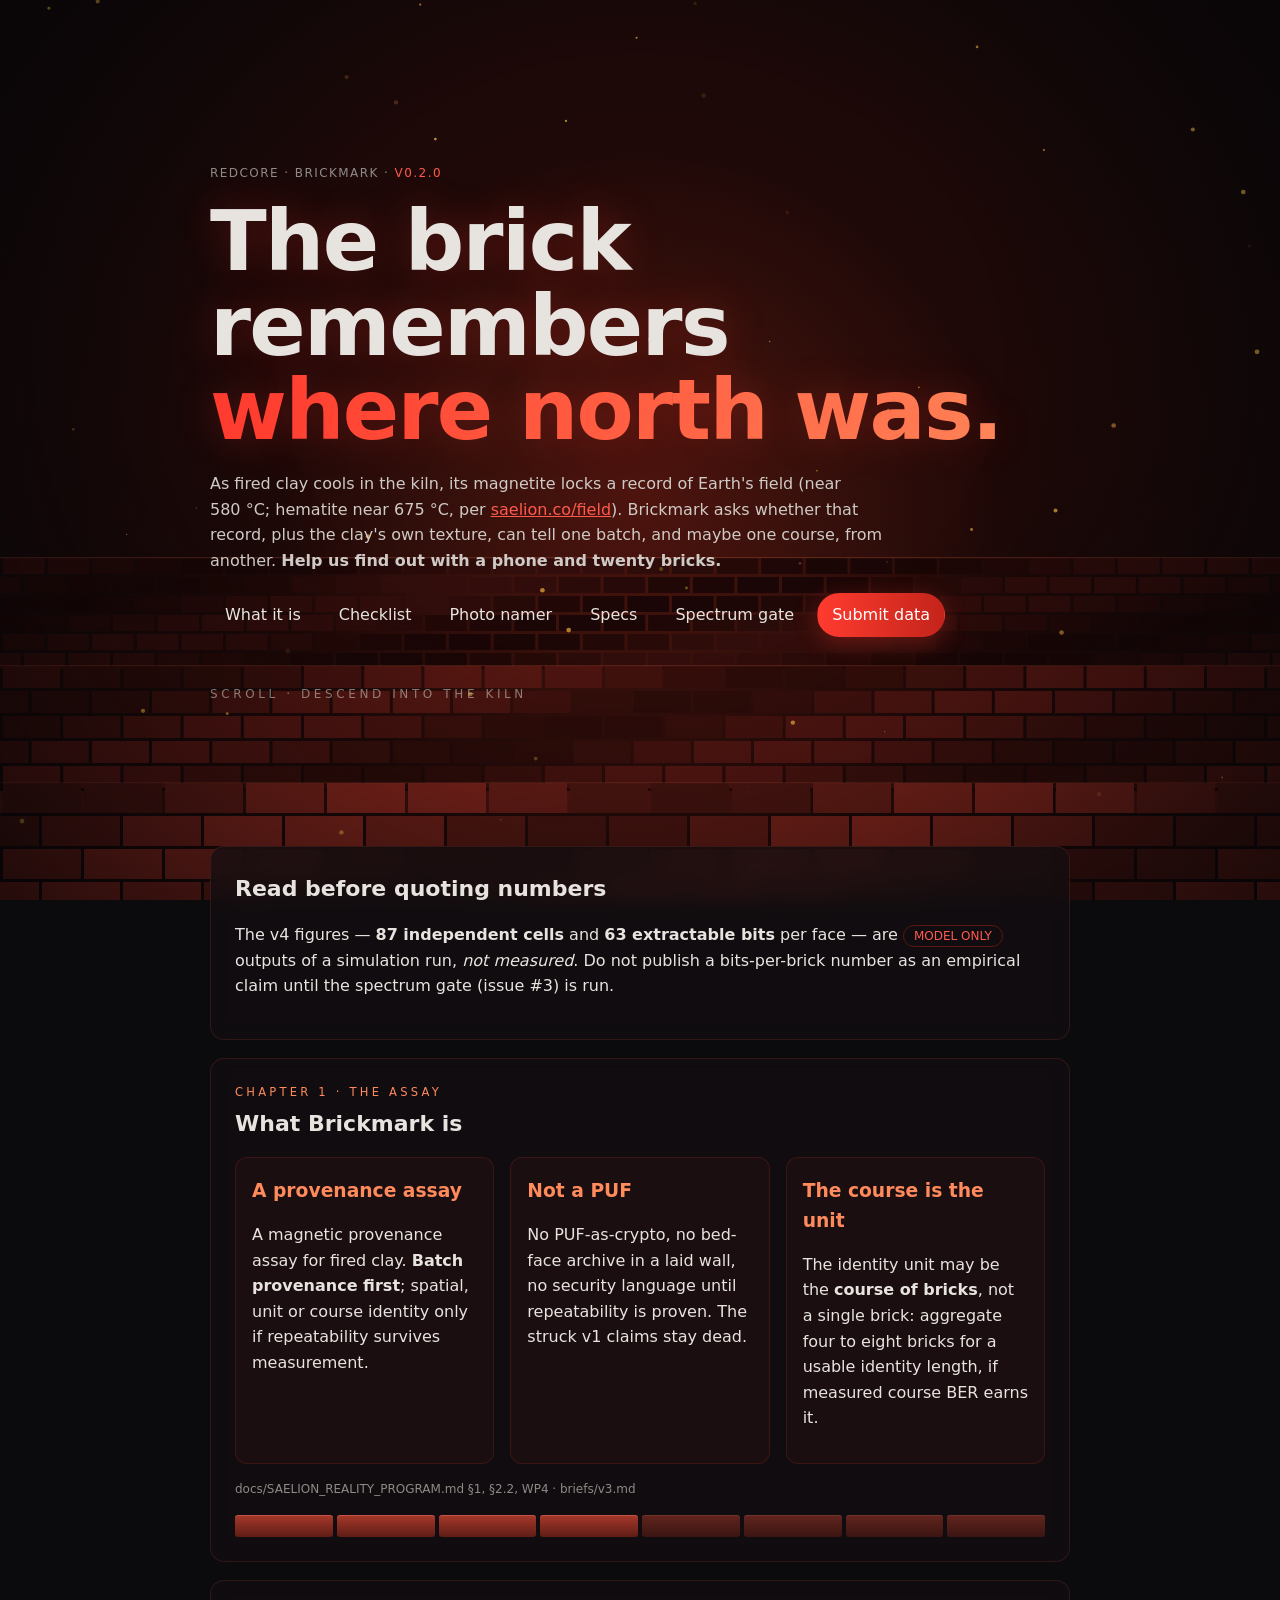
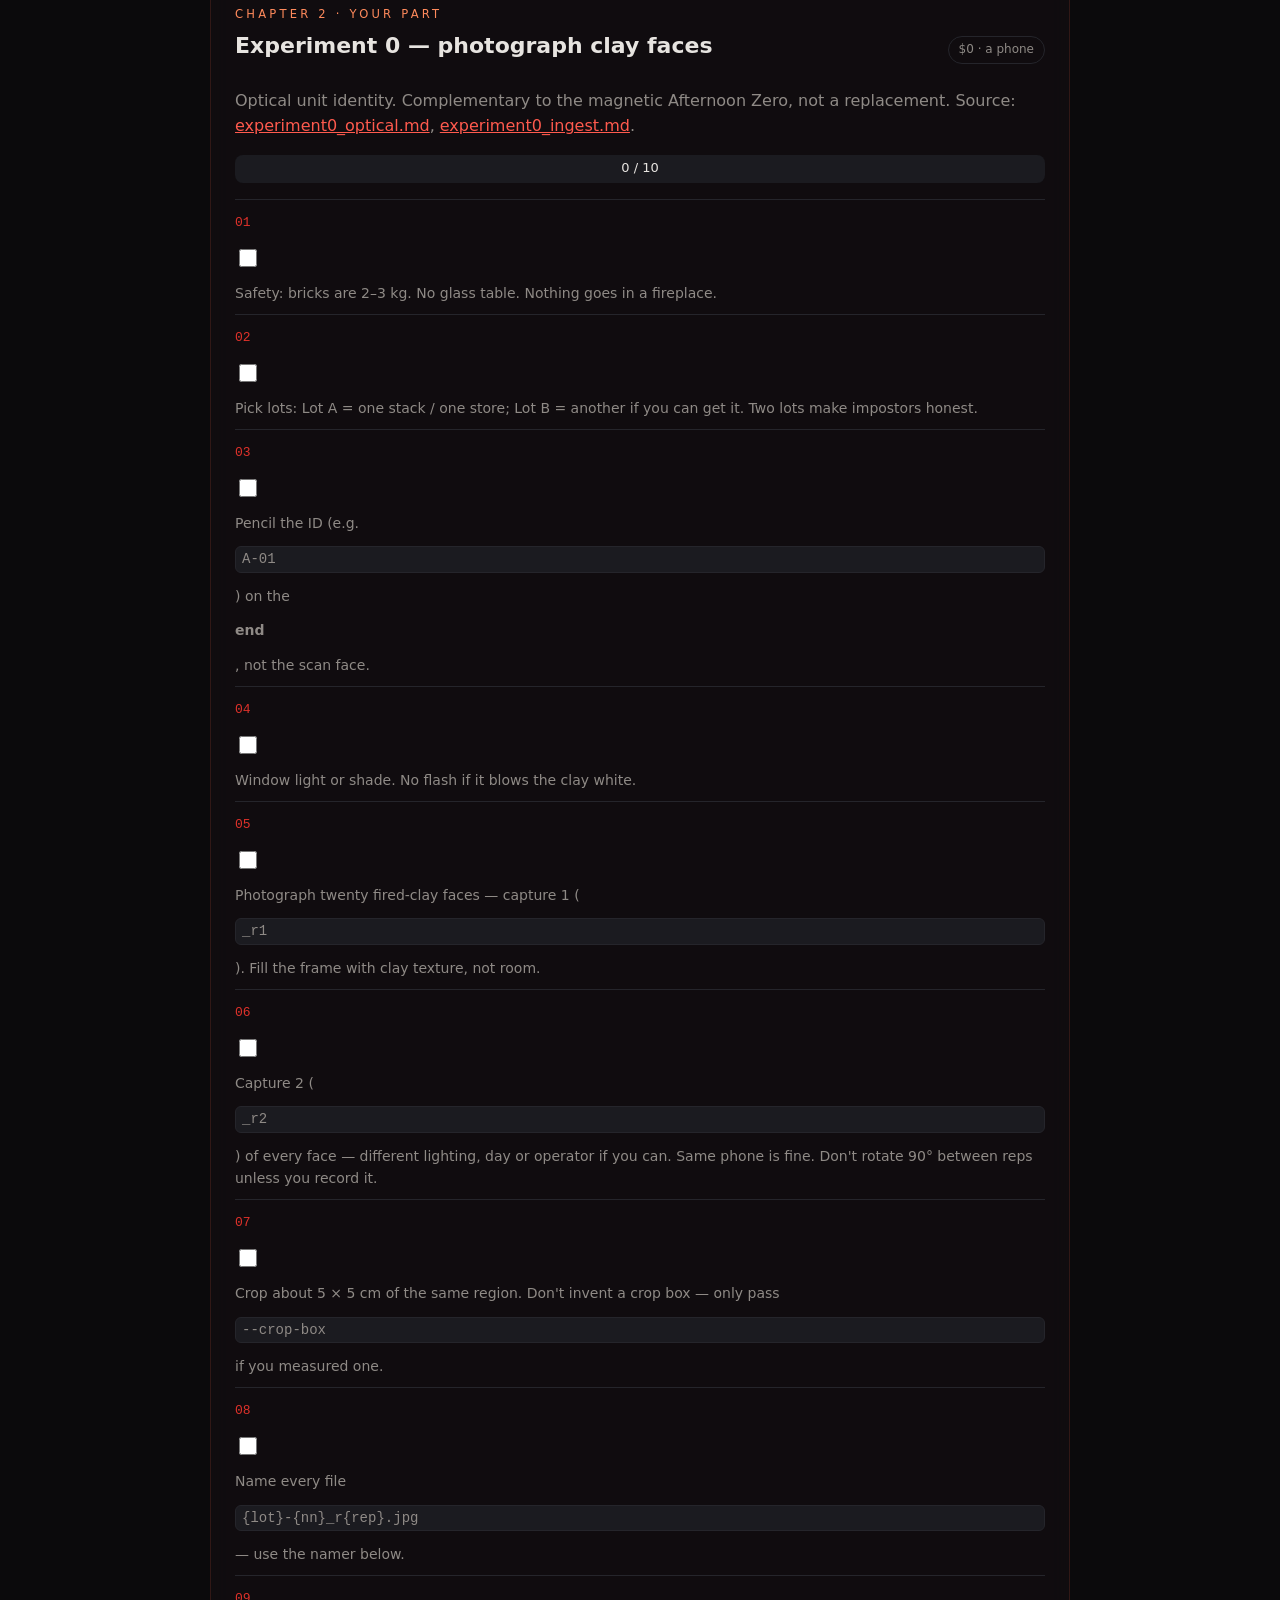
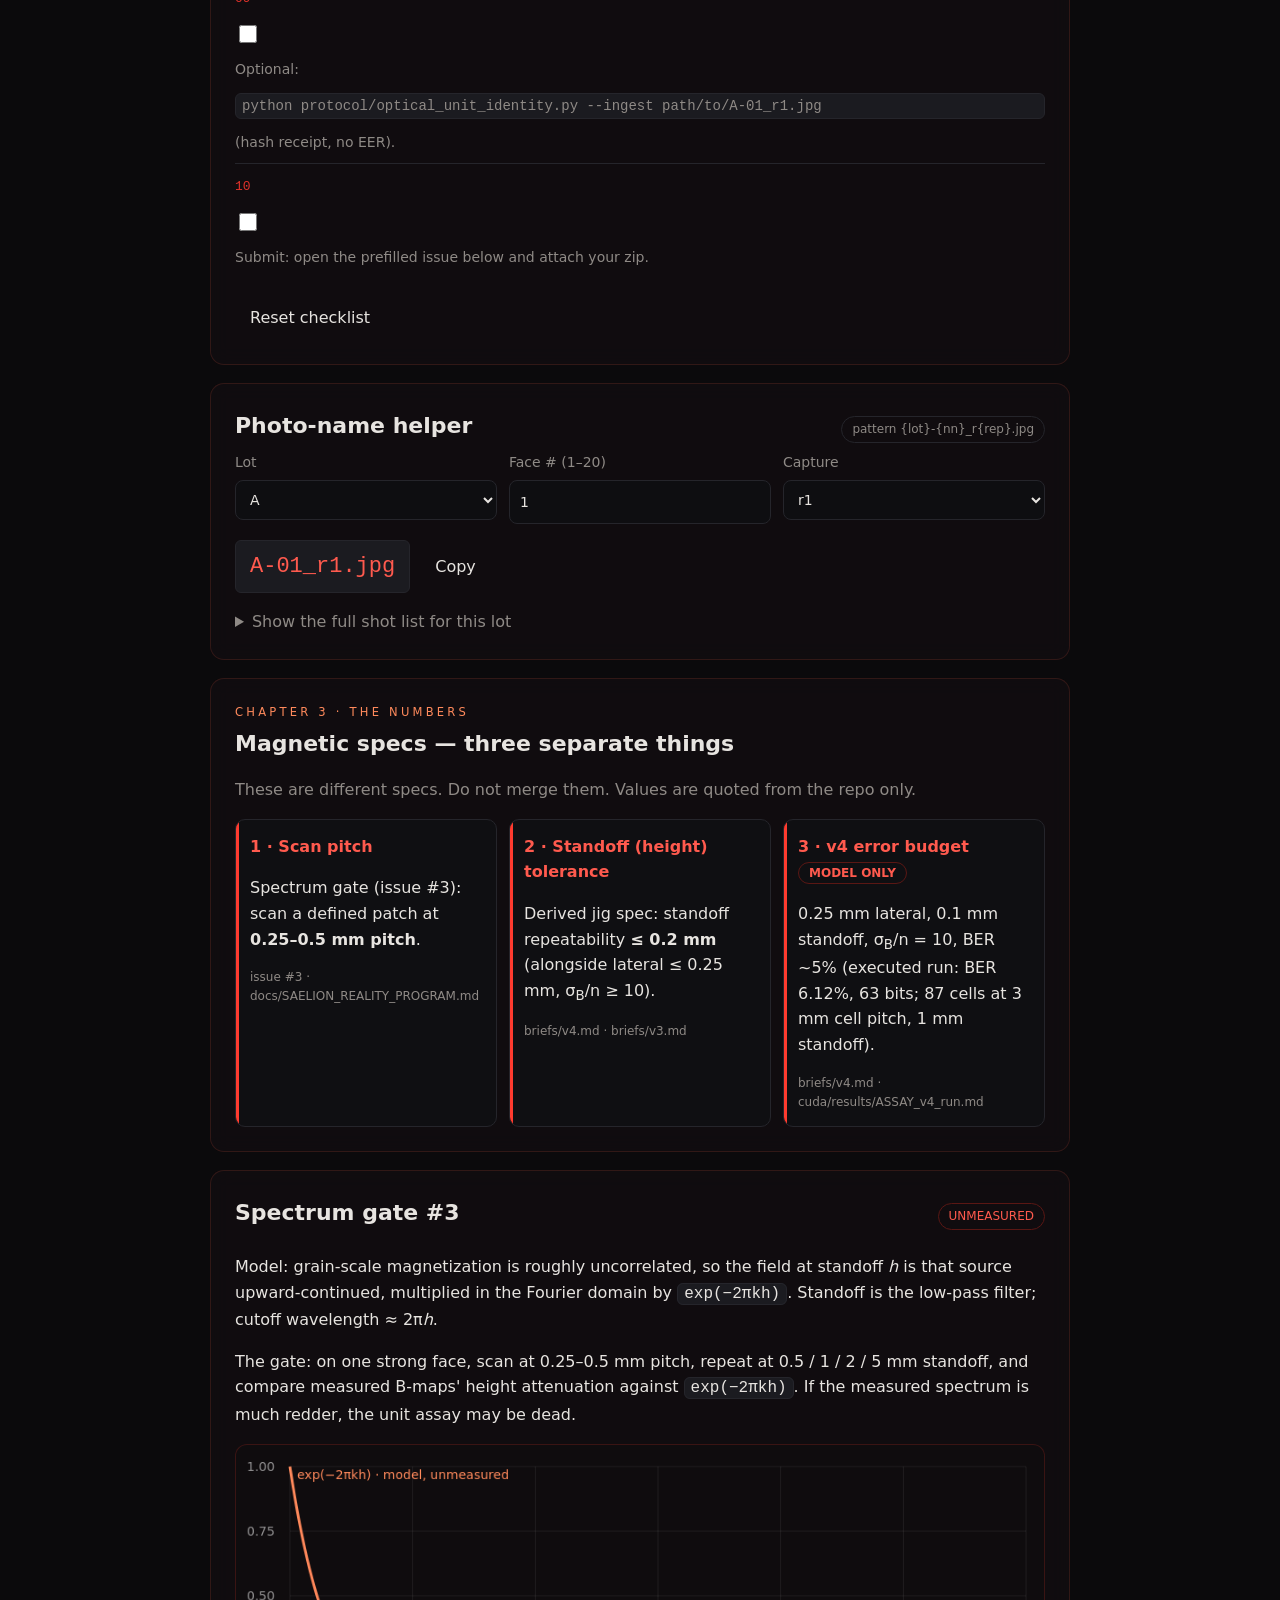
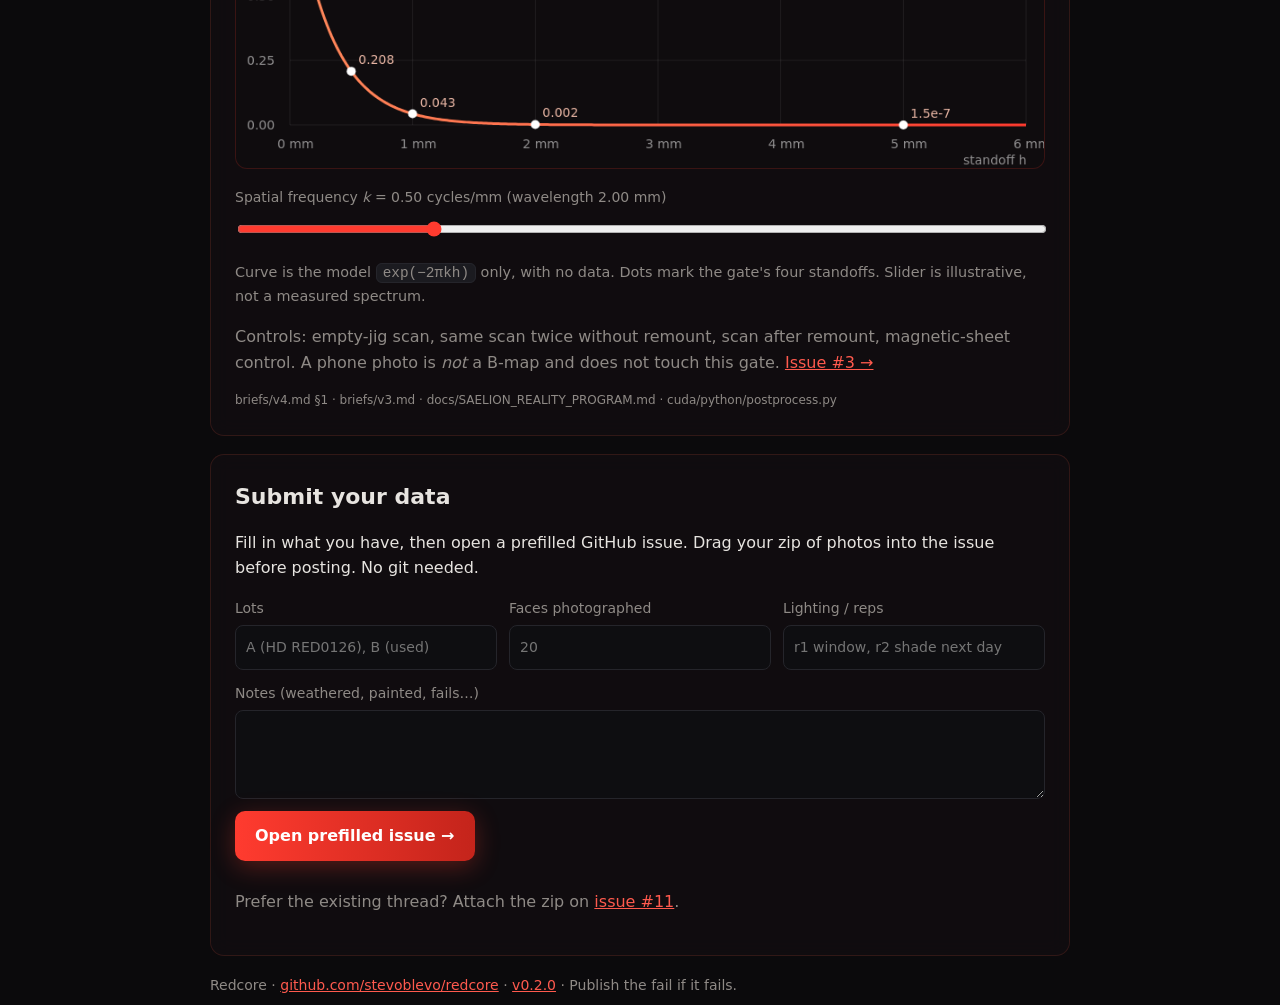
==== docs/index.html @ 30b11aaa "Site v0.2.0: kiln hero with depth parallax, chapters, exp(-2πkh) gate plot, MODEL ONLY budget" ====
<!doctype html>
<html lang="en">
<head>
<meta charset="utf-8">
<meta name="viewport" content="width=device-width, initial-scale=1">
<title>Redcore · Brickmark — the brick remembers</title>
<meta name="description" content="How to collect the data the Brickmark provenance assay needs, and how to submit it.">
<meta name="theme-color" content="#0b0a0c">
<link rel="stylesheet" href="style.css">
</head>
<body>
<canvas id="kiln" aria-hidden="true"></canvas>
<div class="vignette" aria-hidden="true"></div>
<header class="hero">
  <div class="wrap">
    <p class="eyebrow">Redcore · Brickmark · <span class="ver">v0.2.0</span></p>
    <h1>The brick remembers<br><span class="red">where north was.</span></h1>
    <p class="lede">As fired clay cools in the kiln, its magnetite locks a record of Earth's field (near 580&nbsp;°C; hematite near 675&nbsp;°C, per <a href="https://saelion.co/field">saelion.co/field</a>). Brickmark asks whether that record, plus the clay's own texture, can tell one batch, and maybe one course, from another. <strong>Help us find out with a phone and twenty bricks.</strong></p>
    <nav class="jump">
      <a href="#what">What it is</a><a href="#exp0">Checklist</a><a href="#namer">Photo namer</a><a href="#specs">Specs</a><a href="#gate">Spectrum gate</a><a href="#submit" class="cta">Submit data</a>
    </nav>
    <p class="scrollcue" aria-hidden="true">scroll · descend into the kiln</p>
  </div>
</header>

<main class="wrap">
  <section class="card warn reveal">
    <h2>Read before quoting numbers</h2>
    <p>The v4 figures — <strong>87 independent cells</strong> and <strong>63 extractable bits</strong> per face — are <span class="tag model">MODEL ONLY</span> outputs of a simulation run, <em>not measured</em>. Do not publish a bits-per-brick number as an empirical claim until the spectrum gate (issue #3) is run.</p>
  </section>

  <section id="what" class="card reveal">
    <p class="kicker">Chapter 1 · The assay</p>
    <h2>What Brickmark is</h2>
    <div class="trio">
      <article><h3>A provenance assay</h3><p>A magnetic provenance assay for fired clay. <strong>Batch provenance first</strong>; spatial, unit or course identity only if repeatability survives measurement.</p></article>
      <article><h3>Not a PUF</h3><p>No PUF-as-crypto, no bed-face archive in a laid wall, no security language until repeatability is proven. The struck v1 claims stay dead.</p></article>
      <article><h3>The course is the unit</h3><p>The identity unit may be the <strong>course of bricks</strong>, not a single brick: aggregate four to eight bricks for a usable identity length, if measured course BER earns it.</p></article>
    </div>
    <p class="src">docs/SAELION_REALITY_PROGRAM.md §1, §2.2, WP4 · briefs/v3.md</p>
    <div class="course" aria-hidden="true"><i></i><i></i><i></i><i></i><i></i><i></i><i></i><i></i></div>
  </section>

  <section id="exp0" class="card reveal">
    <p class="kicker">Chapter 2 · Your part</p>
    <div class="head"><h2>Experiment 0 — photograph clay faces</h2><span class="tag">$0 · a phone</span></div>
    <p class="muted">Optical unit identity. Complementary to the magnetic Afternoon Zero, not a replacement. Source: <a href="https://github.com/stevoblevo/redcore/blob/main/protocol/experiment0_optical.md">experiment0_optical.md</a>, <a href="https://github.com/stevoblevo/redcore/blob/main/protocol/experiment0_ingest.md">experiment0_ingest.md</a>.</p>
    <div class="progress"><div class="bar" id="bar"></div><span id="pct">0 / 0</span></div>
    <ol class="checklist" id="checklist">
      <li><label><input type="checkbox" data-k="safety"> Safety: bricks are 2–3 kg. No glass table. Nothing goes in a fireplace.</label></li>
      <li><label><input type="checkbox" data-k="lots"> Pick lots: Lot A = one stack / one store; Lot B = another if you can get it. Two lots make impostors honest.</label></li>
      <li><label><input type="checkbox" data-k="label"> Pencil the ID (e.g. <code>A-01</code>) on the <strong>end</strong>, not the scan face.</label></li>
      <li><label><input type="checkbox" data-k="light"> Window light or shade. No flash if it blows the clay white.</label></li>
      <li><label><input type="checkbox" data-k="r1"> Photograph twenty fired-clay faces — capture 1 (<code>_r1</code>). Fill the frame with clay texture, not room.</label></li>
      <li><label><input type="checkbox" data-k="r2"> Capture 2 (<code>_r2</code>) of every face — different lighting, day or operator if you can. Same phone is fine. Don't rotate 90° between reps unless you record it.</label></li>
      <li><label><input type="checkbox" data-k="crop"> Crop about 5 × 5 cm of the same region. Don't invent a crop box — only pass <code>--crop-box</code> if you measured one.</label></li>
      <li><label><input type="checkbox" data-k="name"> Name every file <code>{lot}-{nn}_r{rep}.jpg</code> — use the namer below.</label></li>
      <li><label><input type="checkbox" data-k="ingest"> Optional: <code>python protocol/optical_unit_identity.py --ingest path/to/A-01_r1.jpg</code> (hash receipt, no EER).</label></li>
      <li><label><input type="checkbox" data-k="submit"> Submit: open the prefilled issue below and attach your zip.</label></li>
    </ol>
    <button class="ghost" id="reset">Reset checklist</button>
  </section>

  <section id="namer" class="card reveal">
    <div class="head"><h2>Photo-name helper</h2><span class="tag">pattern {lot}-{nn}_r{rep}.jpg</span></div>
    <div class="grid3">
      <label>Lot<select id="lot"><option>A</option><option>B</option></select></label>
      <label>Face # (1–20)<input id="nn" type="number" min="1" max="20" value="1"></label>
      <label>Capture<select id="rep"><option value="1">r1</option><option value="2">r2</option></select></label>
    </div>
    <div class="out"><code id="fname">A-01_r1.jpg</code><button id="copy">Copy</button></div>
    <details><summary>Show the full shot list for this lot</summary><pre id="shotlist"></pre></details>
  </section>

  <section id="specs" class="card reveal">
    <p class="kicker">Chapter 3 · The numbers</p>
    <h2>Magnetic specs — three separate things</h2>
    <p class="muted">These are different specs. Do not merge them. Values are quoted from the repo only.</p>
    <div class="specs">
      <article><h3>1 · Scan pitch</h3><p>Spectrum gate (issue #3): scan a defined patch at <strong>0.25–0.5 mm pitch</strong>.</p><p class="src">issue #3 · docs/SAELION_REALITY_PROGRAM.md</p></article>
      <article><h3>2 · Standoff (height) tolerance</h3><p>Derived jig spec: standoff repeatability <strong>≤ 0.2 mm</strong> (alongside lateral ≤ 0.25 mm, σ<sub>B</sub>/n ≥ 10).</p><p class="src">briefs/v4.md · briefs/v3.md</p></article>
      <article><h3>3 · v4 error budget <span class="tag model">MODEL ONLY</span></h3><p>0.25 mm lateral, 0.1 mm standoff, σ<sub>B</sub>/n = 10, BER ~5% (executed run: BER 6.12%, 63 bits; 87 cells at 3 mm cell pitch, 1 mm standoff).</p><p class="src">briefs/v4.md · cuda/results/ASSAY_v4_run.md</p></article>
    </div>
  </section>

  <section id="gate" class="card reveal">
    <div class="head"><h2>Spectrum gate #3</h2><span class="tag model">UNMEASURED</span></div>
    <p>Model: grain-scale magnetization is roughly uncorrelated, so the field at standoff <em>h</em> is that source upward-continued, multiplied in the Fourier domain by <code>exp(−2πkh)</code>. Standoff is the low-pass filter; cutoff wavelength ≈ 2π<em>h</em>.</p>
    <p>The gate: on one strong face, scan at 0.25–0.5 mm pitch, repeat at 0.5 / 1 / 2 / 5 mm standoff, and compare measured B-maps' height attenuation against <code>exp(−2πkh)</code>. If the measured spectrum is much redder, the unit assay may be dead.</p>
    <figure class="plot">
      <canvas id="decay" width="900" height="360" aria-label="Plot of exp(-2 pi k h) against standoff h"></canvas>
      <figcaption>
        <label>Spatial frequency <em>k</em> = <output id="kout">0.50</output> cycles/mm (wavelength <output id="lout">2.00</output> mm)<input id="k" type="range" min="0.05" max="2" step="0.01" value="0.5"></label>
        <span class="muted">Curve is the model <code>exp(−2πkh)</code> only, with no data. Dots mark the gate's four standoffs. Slider is illustrative, not a measured spectrum.</span>
      </figcaption>
    </figure>
    <p class="muted">Controls: empty-jig scan, same scan twice without remount, scan after remount, magnetic-sheet control. A phone photo is <em>not</em> a B-map and does not touch this gate. <a href="https://github.com/stevoblevo/redcore/issues/3">Issue #3 →</a></p>
    <p class="src">briefs/v4.md §1 · briefs/v3.md · docs/SAELION_REALITY_PROGRAM.md · cuda/python/postprocess.py</p>
  </section>

  <section id="submit" class="card reveal submit">
    <h2>Submit your data</h2>
    <p>Fill in what you have, then open a prefilled GitHub issue. Drag your zip of photos into the issue before posting. No git needed.</p>
    <div class="grid3">
      <label>Lots<input id="s_lots" placeholder="A (HD RED0126), B (used)"></label>
      <label>Faces photographed<input id="s_faces" type="number" min="0" max="40" placeholder="20"></label>
      <label>Lighting / reps<input id="s_light" placeholder="r1 window, r2 shade next day"></label>
    </div>
    <label class="full">Notes (weathered, painted, fails…)<textarea id="s_notes" rows="3"></textarea></label>
    <a id="submitLink" class="cta big" target="_blank" rel="noopener" href="https://github.com/stevoblevo/redcore/issues/new?template=data-submission.md">Open prefilled issue →</a>
    <p class="muted">Prefer the existing thread? Attach the zip on <a href="https://github.com/stevoblevo/redcore/issues/11">issue #11</a>.</p>
  </section>
</main>
<footer class="wrap"><p>Redcore · <a href="https://github.com/stevoblevo/redcore">github.com/stevoblevo/redcore</a> · <a href="https://github.com/stevoblevo/redcore/blob/main/CHANGELOG.md">v0.2.0</a> · Publish the fail if it fails.</p></footer>
<script src="app.js"></script>
</body>
</html>
---- docs/style.css ----
:root{--bg:#0b0b0d;--panel:#131317;--line:#25252b;--txt:#e7e4e0;--mut:#8f8a86;--red:#e0322b;--red2:#ff5a4e;--r:14px}
*{box-sizing:border-box}
html{scroll-behavior:smooth}
body{margin:0;background:radial-gradient(1200px 500px at 80% -10%,#2a0b0a 0,transparent 60%),var(--bg);color:var(--txt);font:16px/1.6 ui-sans-serif,system-ui,-apple-system,"Segoe UI",Inter,sans-serif}
.wrap{max-width:900px;margin:0 auto;padding:0 20px}
a{color:var(--red2)}
code,pre{font-family:ui-monospace,SFMono-Regular,Menlo,monospace;background:#1b1b20;border:1px solid var(--line);border-radius:6px;padding:1px 6px}
pre{padding:12px;overflow:auto}
.hero{padding:72px 0 32px}
.eyebrow{color:var(--mut);letter-spacing:.12em;text-transform:uppercase;font-size:12px}
.ver{color:var(--red2)}
h1{font-size:clamp(32px,6vw,54px);line-height:1.05;margin:.2em 0}
.red{color:var(--red)}
.lede{color:#cfcac5;max-width:680px}
.jump{display:flex;flex-wrap:wrap;gap:8px;margin-top:20px}
.jump a{padding:8px 14px;border:1px solid var(--line);border-radius:999px;text-decoration:none;color:var(--txt)}
.jump a:hover{border-color:var(--red)}
.cta{background:var(--red);border-color:var(--red)!important;color:#fff!important;text-decoration:none}
.cta.big{display:inline-block;padding:12px 20px;border-radius:10px;font-weight:600;margin:12px 0}
.cta:hover{background:var(--red2)}
.card{background:var(--panel);border:1px solid var(--line);border-radius:var(--r);padding:24px;margin:18px 0}
.card h2{margin:0 0 8px;font-size:22px}
.head{display:flex;justify-content:space-between;align-items:center;gap:12px;flex-wrap:wrap}
.warn{border-color:#5a1714;background:linear-gradient(180deg,#1a0d0d,var(--panel))}
.tag{font-size:12px;border:1px solid var(--line);border-radius:999px;padding:3px 10px;color:var(--mut)}
.tag.model{color:var(--red2);border-color:#5a1714}
.muted{color:var(--mut)}
.checklist{list-style:none;padding:0;counter-reset:s}
.checklist li{counter-increment:s;border-top:1px solid var(--line);padding:10px 0}
.checklist label{display:flex;gap:12px;cursor:pointer}
.checklist label::before{content:counter(s,decimal-leading-zero);color:var(--red);font-family:ui-monospace,monospace;font-size:13px;padding-top:3px}
input[type=checkbox]{accent-color:var(--red);width:18px;height:18px;margin-top:3px;flex:none}
li.done{opacity:.55}
li.done label{text-decoration:line-through;text-decoration-color:var(--red)}
.progress{position:relative;height:28px;background:#1b1b20;border-radius:8px;overflow:hidden;margin:12px 0}
.bar{height:100%;width:0;background:linear-gradient(90deg,#7a1410,var(--red));transition:width .3s}
.progress span{position:absolute;inset:0;display:grid;place-items:center;font-size:13px}
.grid3{display:grid;grid-template-columns:repeat(auto-fit,minmax(200px,1fr));gap:12px}
label{display:flex;flex-direction:column;gap:6px;font-size:14px;color:var(--mut)}
label.full{margin-top:12px}
input,select,textarea{background:#0e0e11;color:var(--txt);border:1px solid var(--line);border-radius:8px;padding:10px;font:inherit}
input:focus,select:focus,textarea:focus{outline:none;border-color:var(--red)}
.out{display:flex;gap:10px;align-items:center;margin:16px 0}
.out code{font-size:22px;padding:8px 14px;color:var(--red2)}
button{background:#1b1b20;color:var(--txt);border:1px solid var(--line);border-radius:8px;padding:9px 14px;cursor:pointer;font:inherit}
button:hover{border-color:var(--red)}
.specs{display:grid;grid-template-columns:repeat(auto-fit,minmax(240px,1fr));gap:12px}
.specs article{border:1px solid var(--line);border-radius:10px;padding:14px;background:#0f0f12}
.specs h3{margin:0 0 6px;font-size:16px;color:var(--red2)}
.src{font-size:12px;color:var(--mut);margin:8px 0 0}
details summary{cursor:pointer;color:var(--mut)}
footer{color:var(--mut);font-size:14px;padding:30px 20px 60px}

/* ---------- v0.2.0 · kiln depth (Depthfield-style planes) ---------- */
:root{--obs:#0b0a0c;--zeal:#ff3b2f;--ember:#ff8a5c}
html{scroll-behavior:smooth}
body{background:var(--obs)}
#kiln{position:fixed;inset:0;width:100%;height:100%;z-index:-2;display:block}
.vignette{position:fixed;inset:0;z-index:-1;pointer-events:none;background:radial-gradient(ellipse at 50% 40%,transparent 40%,rgba(5,4,6,.75) 100%)}
.hero{min-height:92vh;display:flex;align-items:center;background:none!important}
.hero h1{font-size:clamp(2.4rem,7vw,5.2rem);line-height:1.02;letter-spacing:-.02em;text-shadow:0 0 40px rgba(255,59,47,.25)}
.hero .red{color:var(--zeal);background:linear-gradient(90deg,var(--zeal),var(--ember));-webkit-background-clip:text;background-clip:text;-webkit-text-fill-color:transparent}
.scrollcue{margin-top:3rem;font-size:.75rem;letter-spacing:.3em;text-transform:uppercase;opacity:.5;animation:bob 2.4s ease-in-out infinite}
@keyframes bob{50%{transform:translateY(6px);opacity:.8}}
.card{background:rgba(18,15,17,.72)!important;backdrop-filter:blur(10px);-webkit-backdrop-filter:blur(10px);border:1px solid rgba(255,90,70,.14)!important}
.kicker{font-size:.72rem;letter-spacing:.28em;text-transform:uppercase;color:var(--ember);margin:0 0 .3rem}
.trio{display:grid;grid-template-columns:repeat(auto-fit,minmax(220px,1fr));gap:1rem;margin:1rem 0}
.trio article{padding:1rem;border-radius:12px;background:rgba(255,59,47,.05);border:1px solid rgba(255,59,47,.15)}
.trio h3{margin:.1rem 0 .4rem;color:var(--ember)}
.course{display:grid;grid-template-columns:repeat(8,1fr);gap:4px;margin-top:1rem}
.course i{height:22px;border-radius:3px;background:linear-gradient(180deg,#a8382a,#5e1d16);box-shadow:inset 0 1px 0 rgba(255,180,150,.25);opacity:.3;transition:opacity .5s,transform .5s}
.course.lit i{opacity:1}.course.lit i:nth-child(n+5){opacity:.55}
.course:hover i{transform:translateY(-2px)}
.specs article{position:relative;overflow:hidden}
.specs article::before{content:"";position:absolute;inset:0 auto 0 0;width:3px;background:var(--zeal)}
.plot{margin:1rem 0;padding:0}
.plot canvas{width:100%;height:auto;border-radius:12px;background:#0f0c0e;border:1px solid rgba(255,59,47,.18);touch-action:pan-y}
.plot figcaption{display:grid;gap:.4rem;margin-top:.6rem;font-size:.9rem}
.plot input[type=range]{width:100%;accent-color:var(--zeal)}
/* invisible overlay buttons with hover/tap cues */
button,.ghost,.jump a{background:transparent!important;border:1px solid transparent!important;transition:border-color .25s,box-shadow .25s,color .25s}
button:hover,button:focus-visible,.jump a:hover,.jump a:focus-visible,button:active{border-color:rgba(255,59,47,.6)!important;box-shadow:0 0 18px rgba(255,59,47,.25);color:#fff}
.cta{background:linear-gradient(90deg,var(--zeal),#c4241b)!important;color:#fff!important;border:0!important;box-shadow:0 6px 24px rgba(255,59,47,.3)}
.cta:hover{filter:brightness(1.12)}
.reveal{opacity:0;transform:translateY(24px);transition:opacity .7s ease,transform .7s ease}
.reveal.in{opacity:1;transform:none}
@media (prefers-reduced-motion:reduce){.reveal{opacity:1;transform:none;transition:none}.scrollcue{animation:none}}
@media (max-width:600px){.hero{min-height:84vh}.course i{height:16px}.trio{grid-template-columns:1fr}}
.plot figcaption label{display:block}.plot figcaption label output,.plot figcaption label em{display:inline}
.jump a.cta,a.cta{background:linear-gradient(90deg,var(--zeal),#c4241b)!important;color:#fff!important}
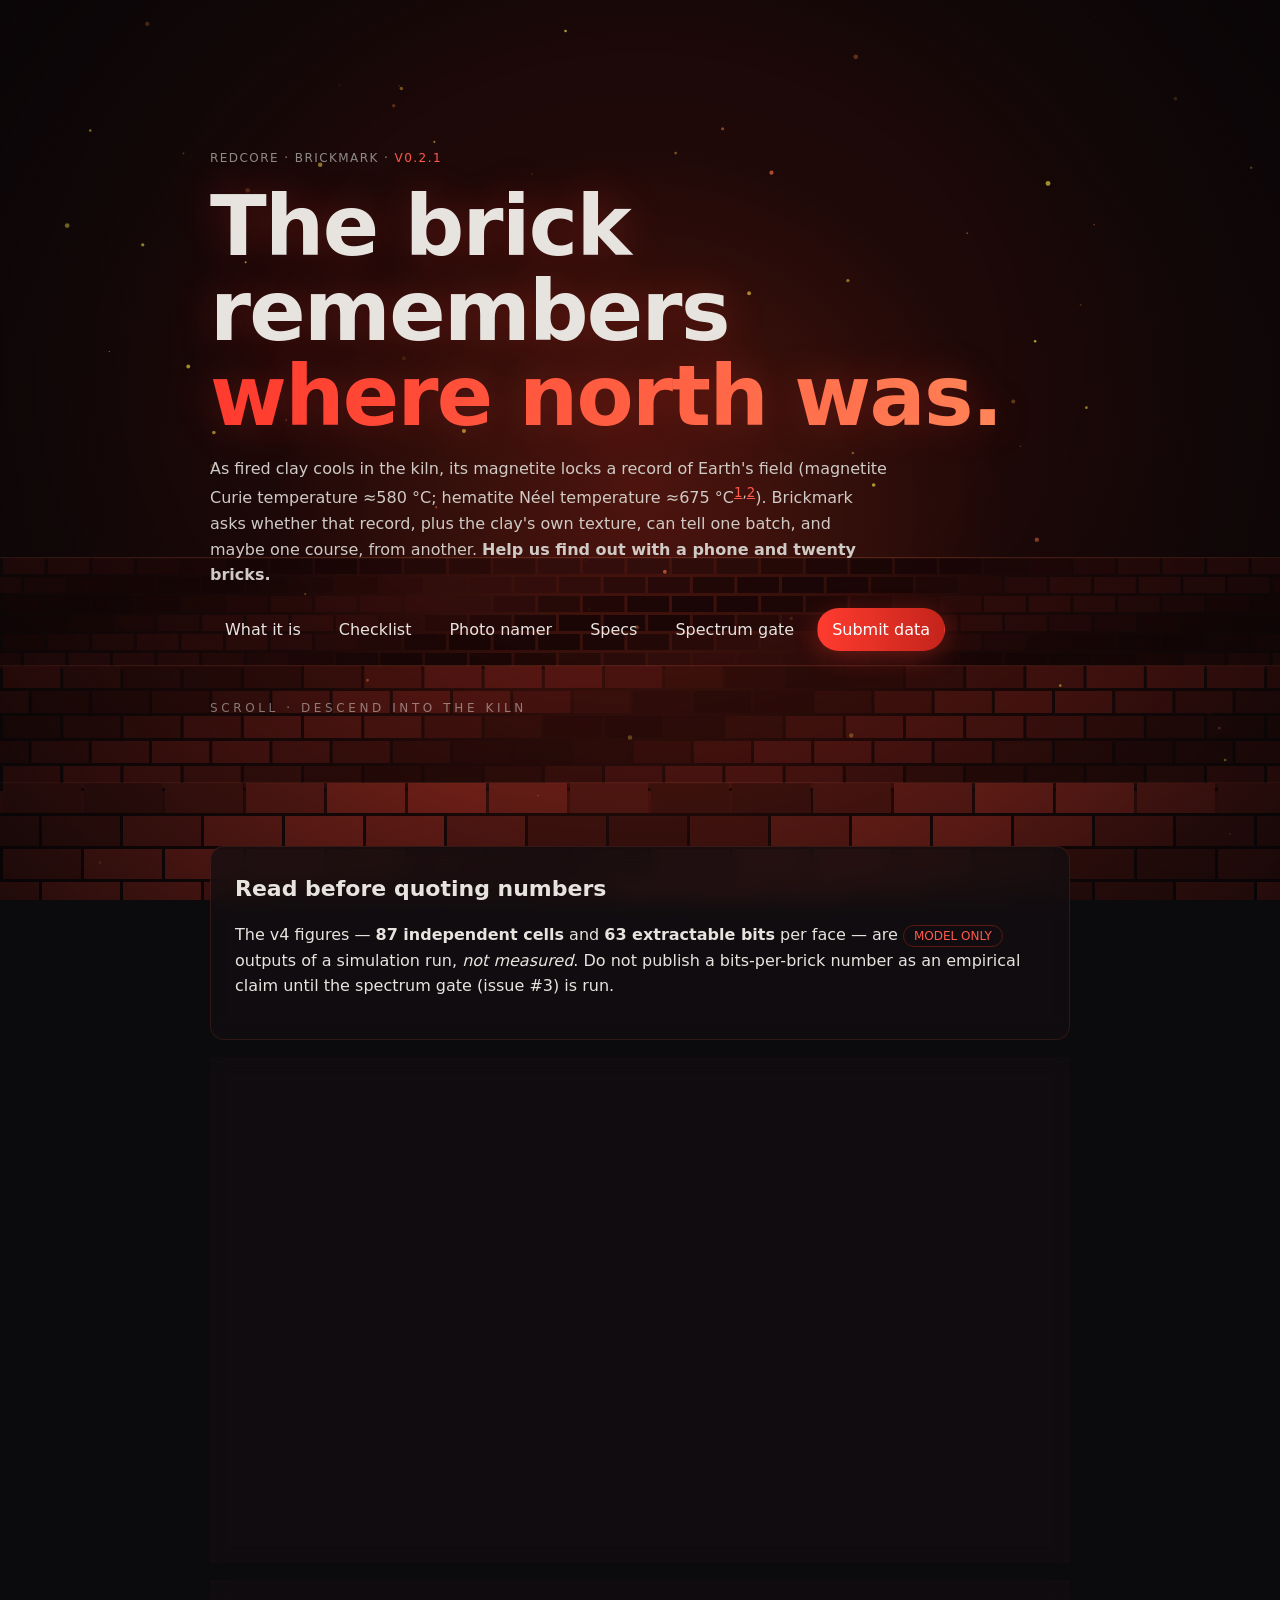
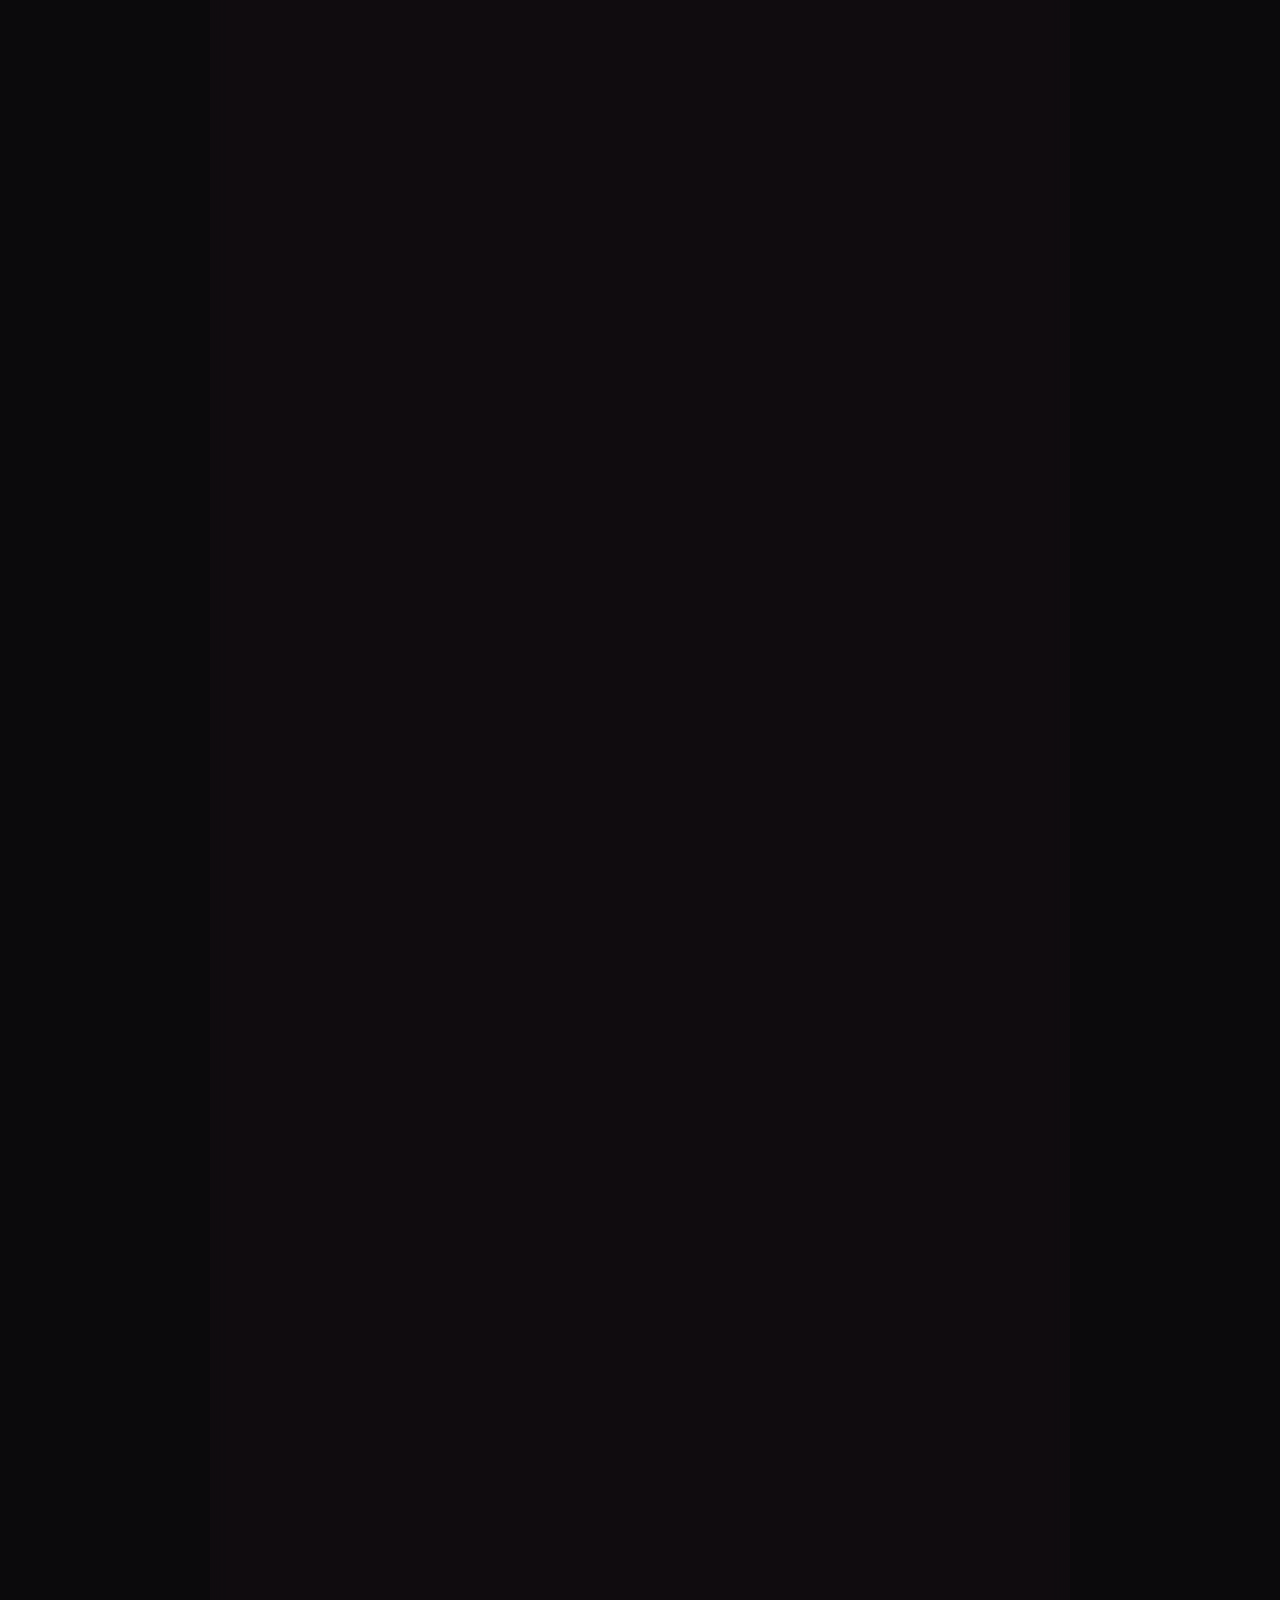
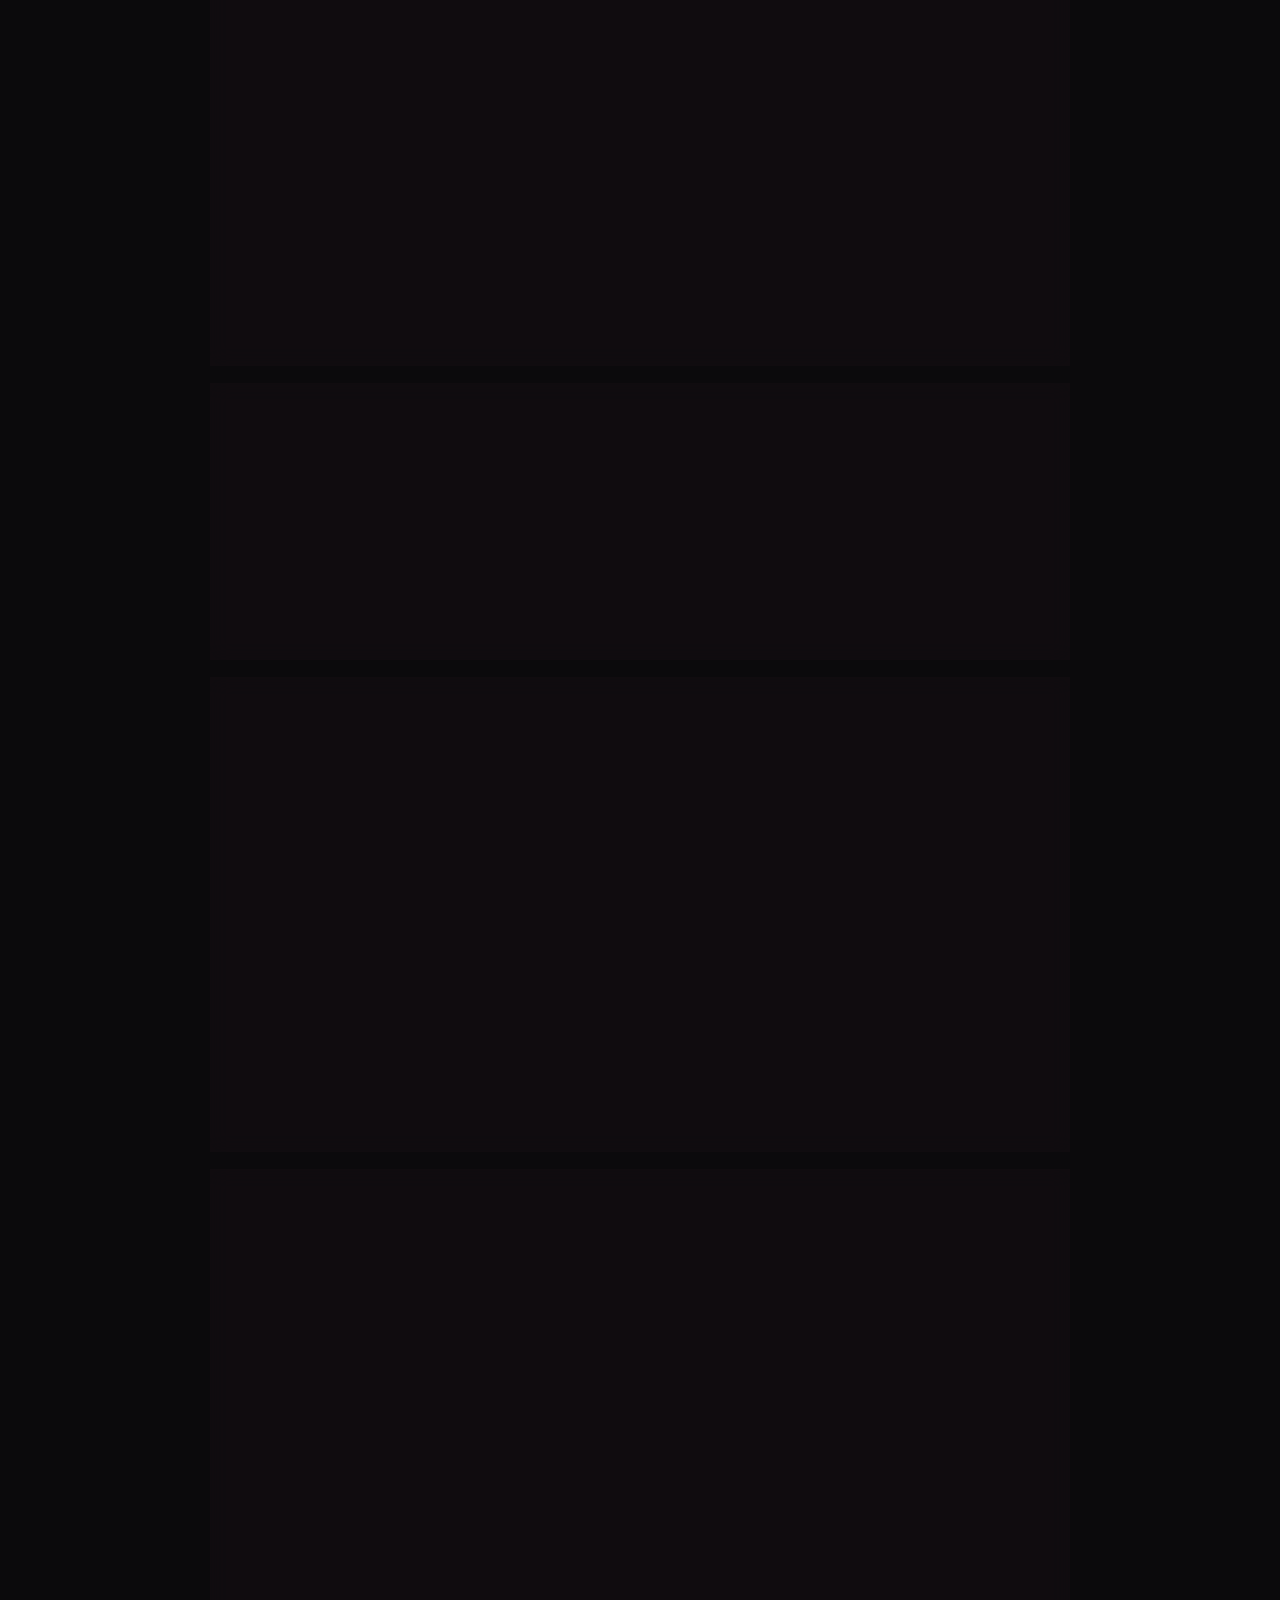
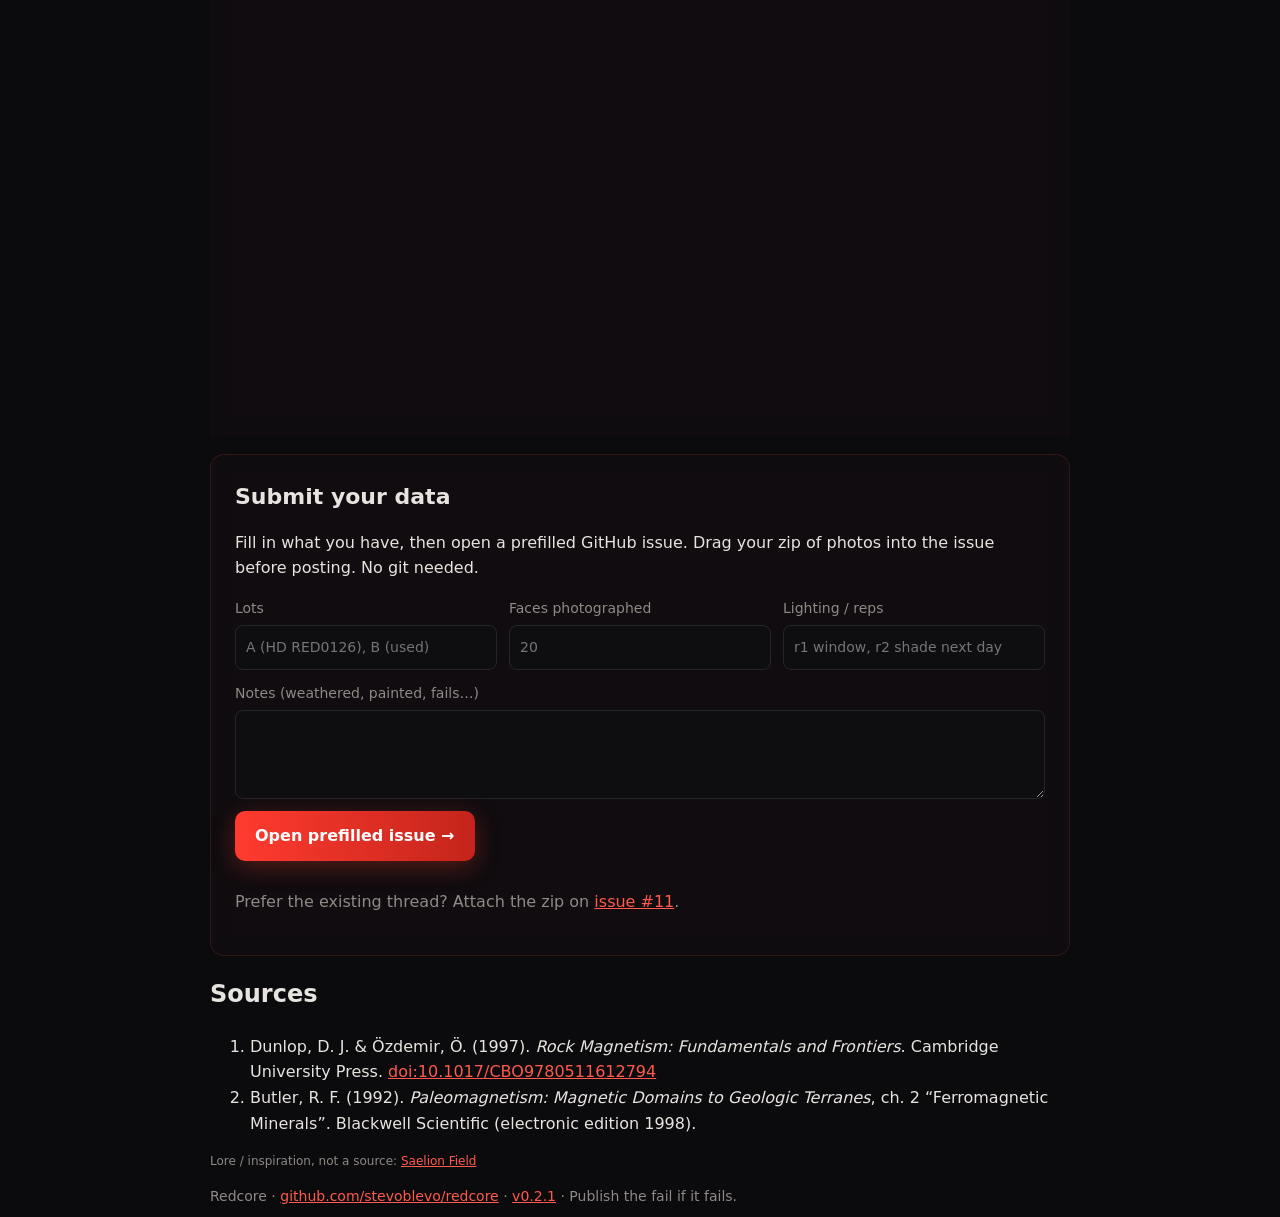
==== commit 2b46357c: "Site v0.2.1: cite real references for Curie/Néel temps; saelion.co/field as lore link only" ====
--- a/docs/index.html
+++ b/docs/index.html
@@ -13,9 +13,9 @@
 <div class="vignette" aria-hidden="true"></div>
 <header class="hero">
   <div class="wrap">
-    <p class="eyebrow">Redcore · Brickmark · <span class="ver">v0.2.0</span></p>
+    <p class="eyebrow">Redcore · Brickmark · <span class="ver">v0.2.1</span></p>
     <h1>The brick remembers<br><span class="red">where north was.</span></h1>
-    <p class="lede">As fired clay cools in the kiln, its magnetite locks a record of Earth's field (near 580&nbsp;°C; hematite near 675&nbsp;°C, per <a href="https://saelion.co/field">saelion.co/field</a>). Brickmark asks whether that record, plus the clay's own texture, can tell one batch, and maybe one course, from another. <strong>Help us find out with a phone and twenty bricks.</strong></p>
+    <p class="lede">As fired clay cools in the kiln, its magnetite locks a record of Earth's field (magnetite Curie temperature ≈580&nbsp;°C; hematite Néel temperature ≈675&nbsp;°C<sup><a href="#src-1">1</a>,<a href="#src-2">2</a></sup>). Brickmark asks whether that record, plus the clay's own texture, can tell one batch, and maybe one course, from another. <strong>Help us find out with a phone and twenty bricks.</strong></p>
     <nav class="jump">
       <a href="#what">What it is</a><a href="#exp0">Checklist</a><a href="#namer">Photo namer</a><a href="#specs">Specs</a><a href="#gate">Spectrum gate</a><a href="#submit" class="cta">Submit data</a>
     </nav>
@@ -111,7 +111,11 @@
     <p class="muted">Prefer the existing thread? Attach the zip on <a href="https://github.com/stevoblevo/redcore/issues/11">issue #11</a>.</p>
   </section>
 </main>
-<footer class="wrap"><p>Redcore · <a href="https://github.com/stevoblevo/redcore">github.com/stevoblevo/redcore</a> · <a href="https://github.com/stevoblevo/redcore/blob/main/CHANGELOG.md">v0.2.0</a> · Publish the fail if it fails.</p></footer>
+<section class="wrap sources" id="sources"><h2>Sources</h2><ol>
+<li id="src-1">Dunlop, D. J. &amp; Özdemir, Ö. (1997). <em>Rock Magnetism: Fundamentals and Frontiers</em>. Cambridge University Press. <a href="https://doi.org/10.1017/CBO9780511612794">doi:10.1017/CBO9780511612794</a></li>
+<li id="src-2">Butler, R. F. (1992). <em>Paleomagnetism: Magnetic Domains to Geologic Terranes</em>, ch. 2 “Ferromagnetic Minerals”. Blackwell Scientific (electronic edition 1998).</li>
+</ol><p class="src">Lore / inspiration, not a source: <a href="https://saelion.co/field">Saelion Field</a></p></section>
+<footer class="wrap"><p>Redcore · <a href="https://github.com/stevoblevo/redcore">github.com/stevoblevo/redcore</a> · <a href="https://github.com/stevoblevo/redcore/blob/main/CHANGELOG.md">v0.2.1</a> · Publish the fail if it fails.</p></footer>
 <script src="app.js"></script>
 </body>
 </html>
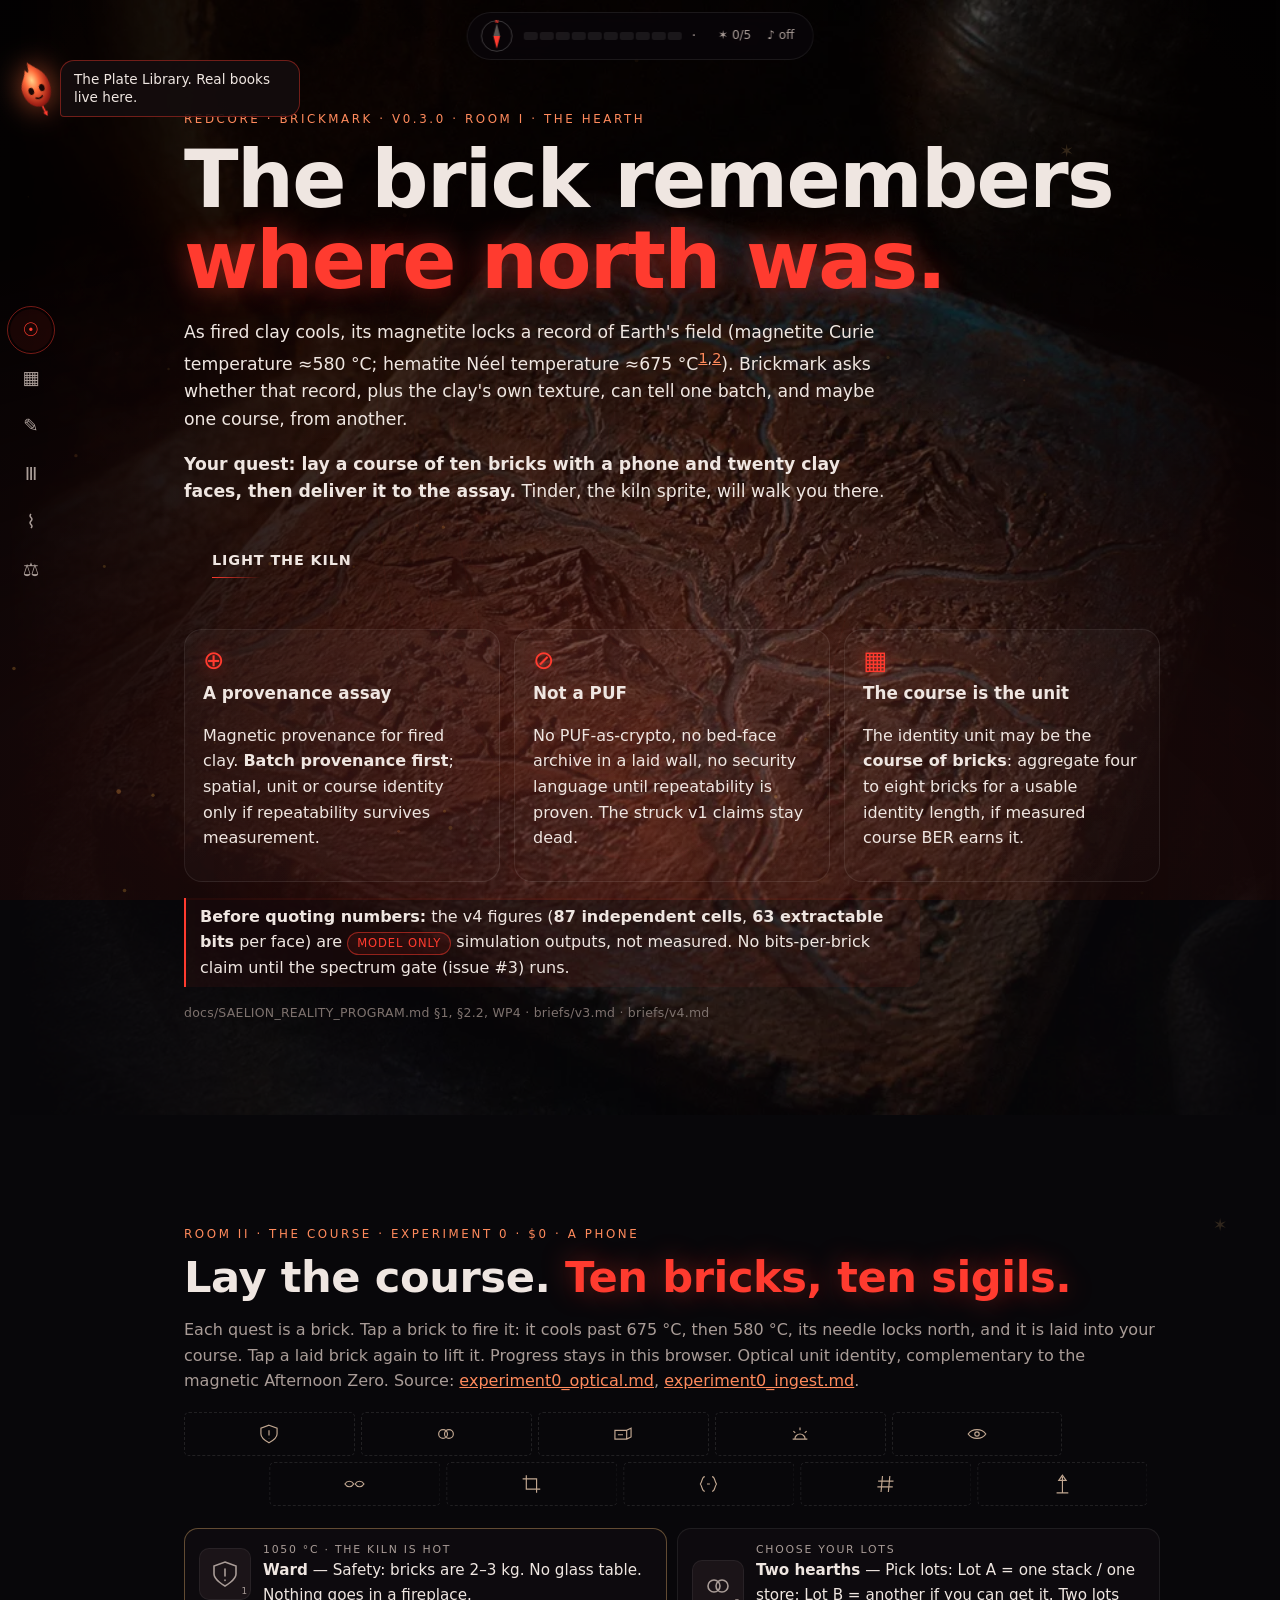
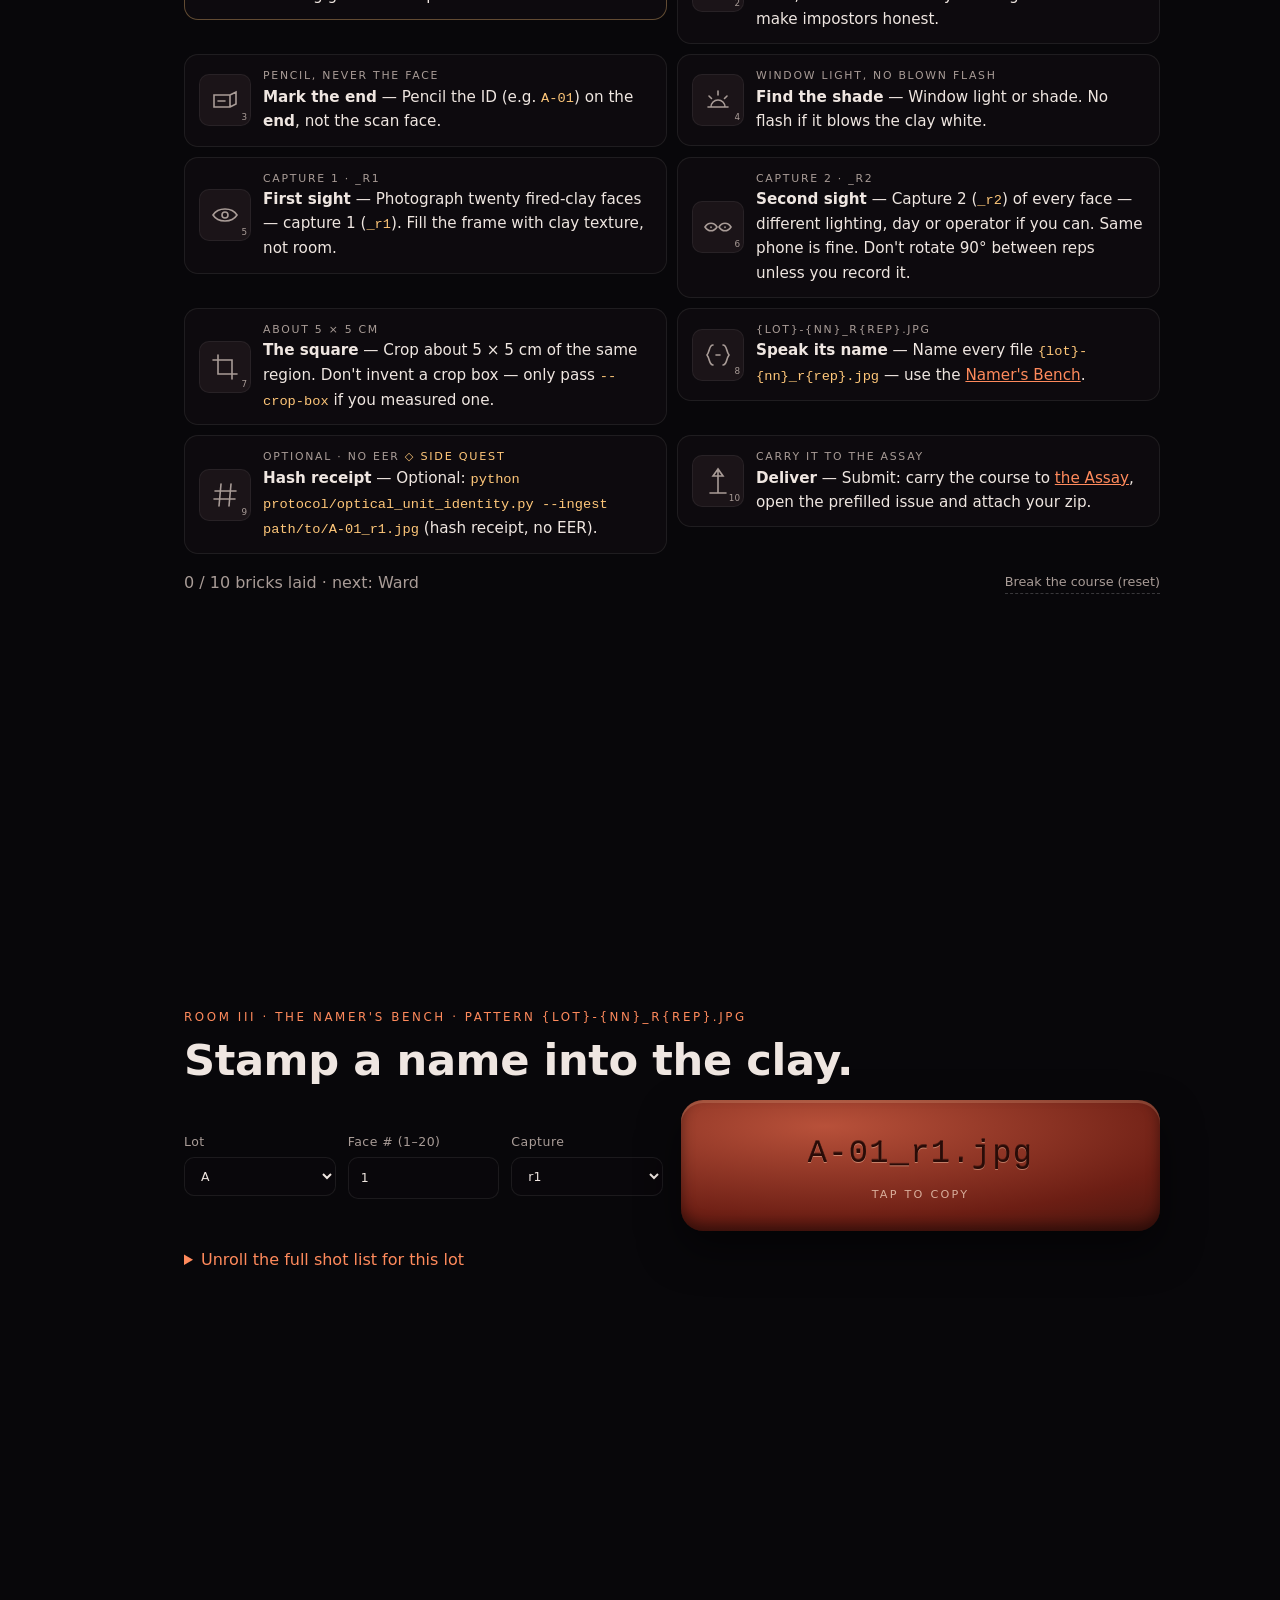
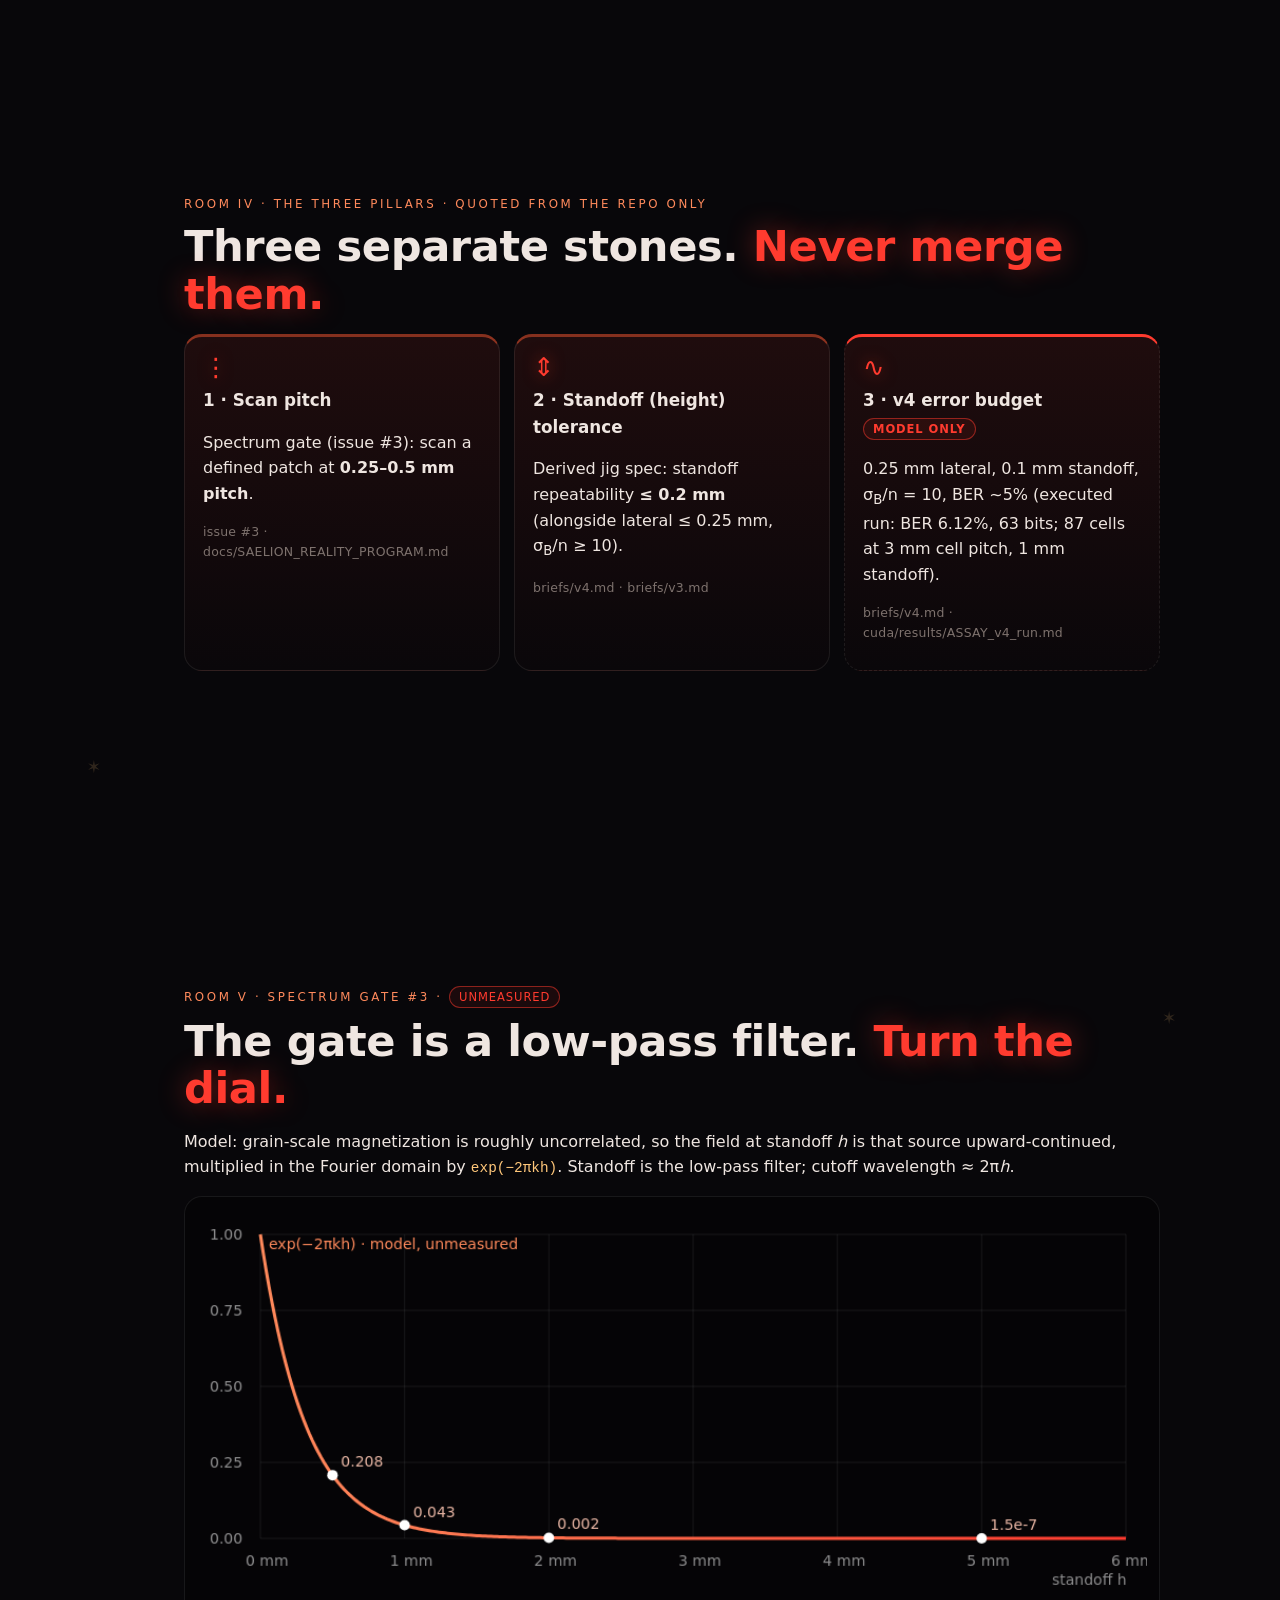
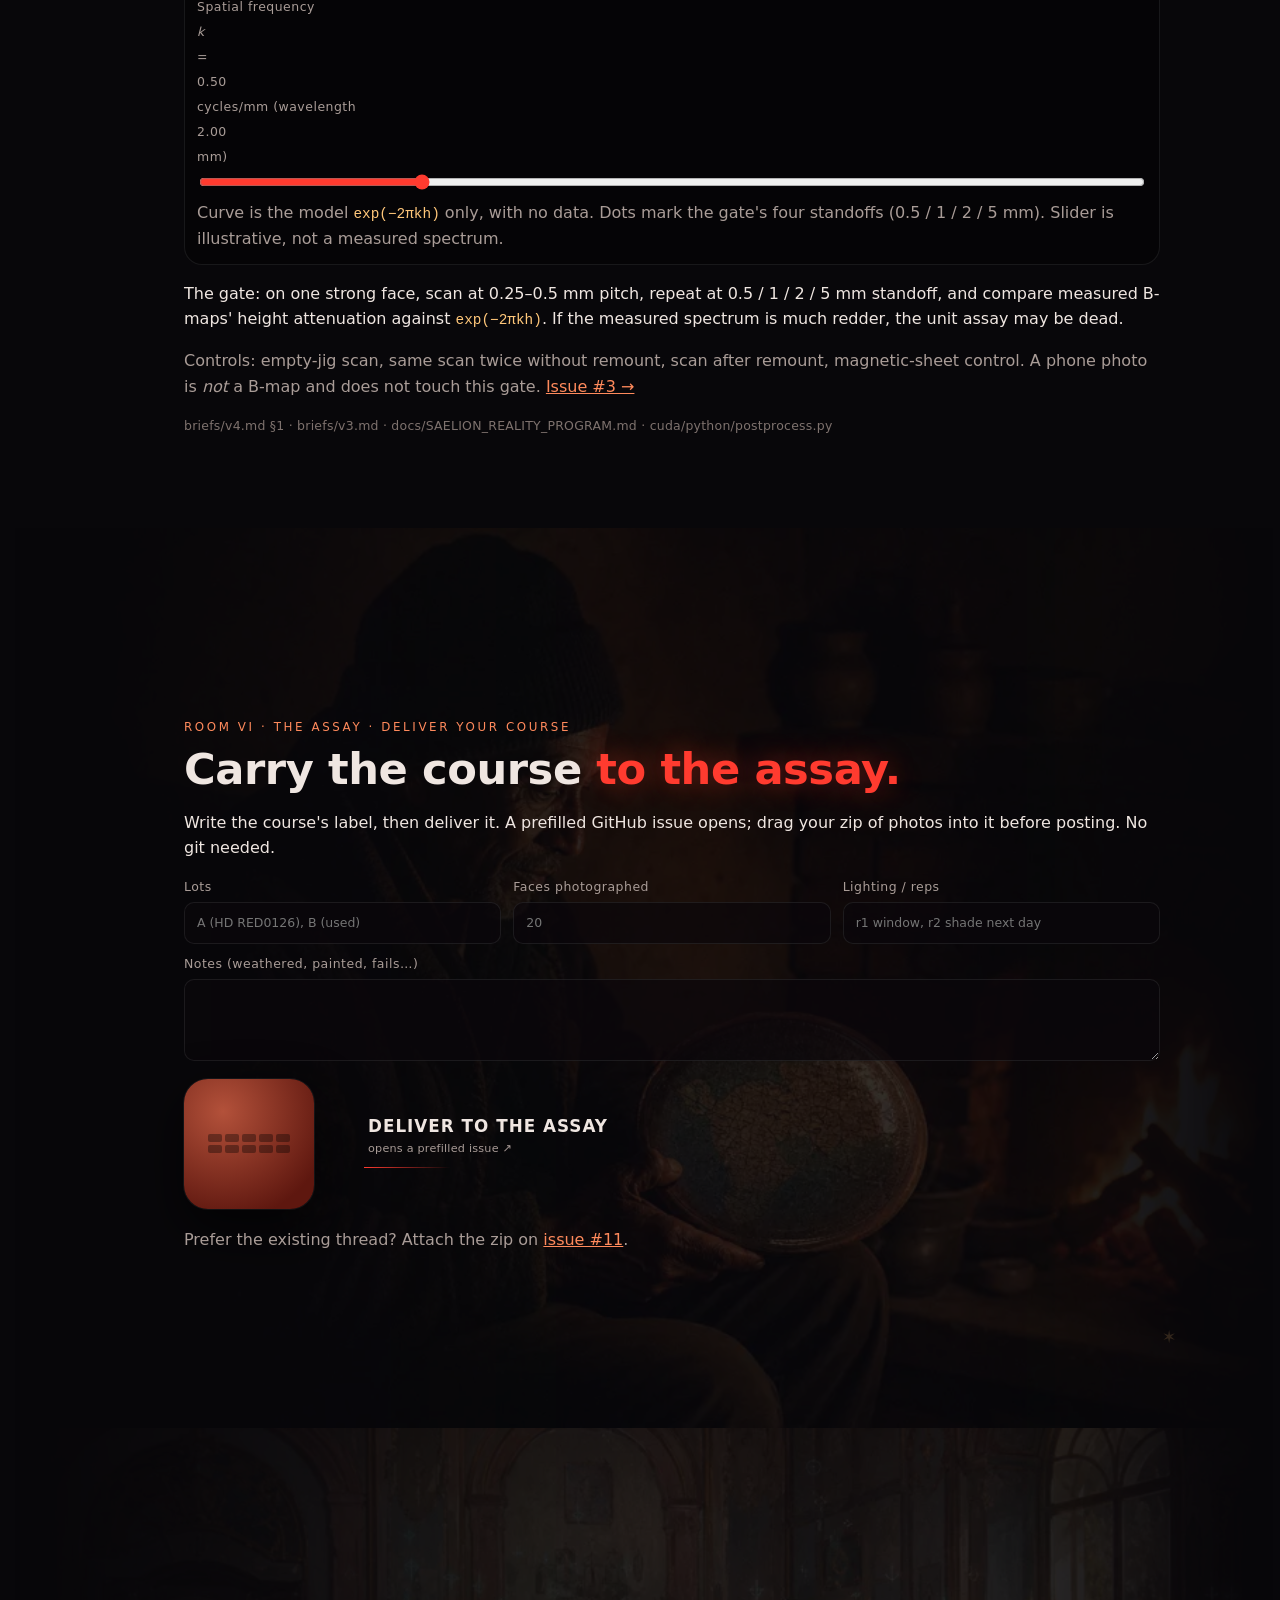
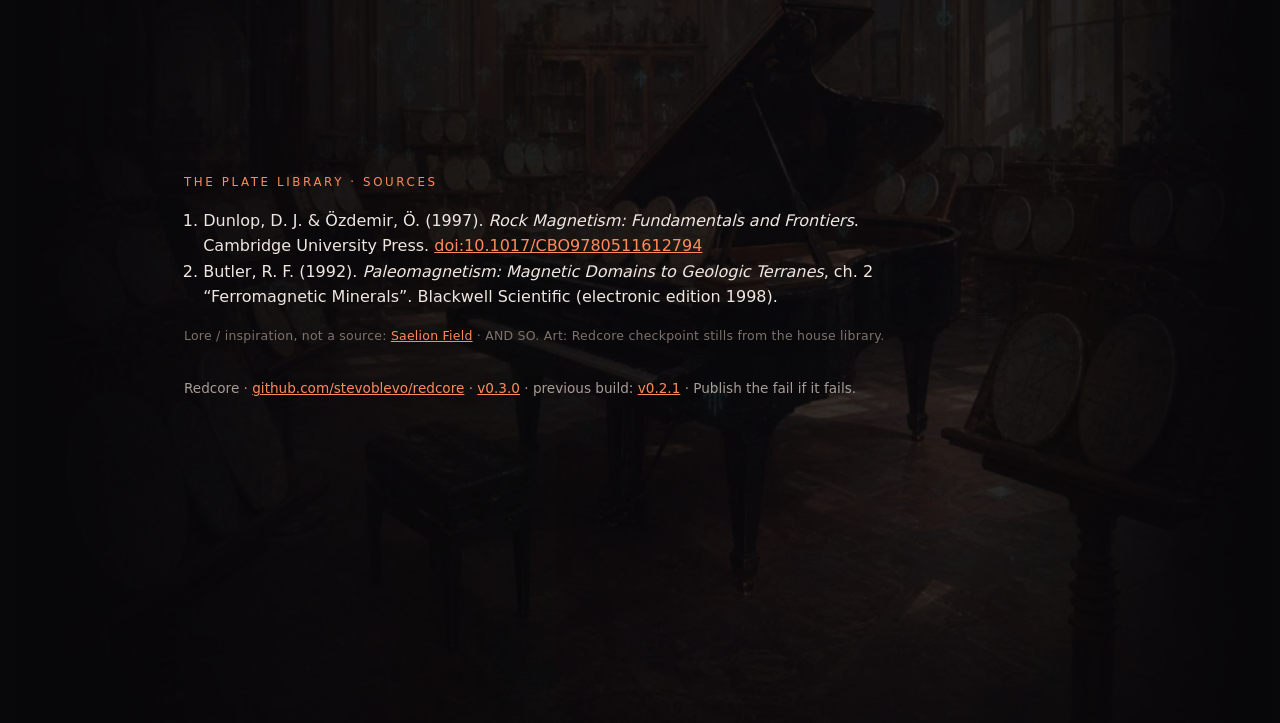
==== commit 5196e02f: "Site v0.3.0: game experience — Tinder kiln sprite, ten sigil bricks laid into a course, six rooms, d" ====
--- a/docs/index.html
+++ b/docs/index.html
@@ -2,120 +2,165 @@
 <html lang="en">
 <head>
 <meta charset="utf-8">
-<meta name="viewport" content="width=device-width, initial-scale=1">
-<title>Redcore · Brickmark — the brick remembers</title>
-<meta name="description" content="How to collect the data the Brickmark provenance assay needs, and how to submit it.">
-<meta name="theme-color" content="#0b0a0c">
+<meta name="viewport" content="width=device-width, initial-scale=1, viewport-fit=cover">
+<title>Redcore · Brickmark — lay the course</title>
+<meta name="description" content="A small game: lay a course of ten bricks to collect the photos the Brickmark provenance assay needs, then deliver them to the assay.">
+<meta name="theme-color" content="#08070a">
+<link rel="icon" href="data:image/svg+xml,%3Csvg xmlns=%22http://www.w3.org/2000/svg%22 viewBox=%220 0 16 16%22%3E%3Crect y=%224%22 width=%2216%22 height=%228%22 rx=%221%22 fill=%22%23c24a32%22/%3E%3C/svg%3E">
 <link rel="stylesheet" href="style.css">
 </head>
 <body>
 <canvas id="kiln" aria-hidden="true"></canvas>
-<div class="vignette" aria-hidden="true"></div>
-<header class="hero">
-  <div class="wrap">
-    <p class="eyebrow">Redcore · Brickmark · <span class="ver">v0.2.1</span></p>
+<div class="grain" aria-hidden="true"></div>
+
+<!-- HUD: compass, course, tally, discoveries, sound -->
+<div class="hud" role="region" aria-label="Your course">
+  <button class="compass" id="compass" aria-label="Magnetic north. Points at your next quest.">
+    <svg viewBox="0 0 40 40" aria-hidden="true"><circle cx="20" cy="20" r="18"/><g id="needle"><path class="n" d="M20 5 L24 20 L16 20Z"/><path class="s" d="M20 35 L24 20 L16 20Z"/></g><text x="20" y="4.6">N</text></svg>
+  </button>
+  <div class="hudcourse" id="hudcourse" aria-hidden="true"></div>
+  <span class="tally" id="tally" title="Bricks laid, Uruk-style">0</span>
+  <span class="spores" id="spores" title="Hidden sigils found">✶ 0/5</span>
+  <button class="snd" id="snd" aria-pressed="false" aria-label="Sound">♪ off</button>
+</div>
+
+<!-- room map (invisible overlay doors) -->
+<nav class="doors" aria-label="Rooms">
+  <a href="#hearth" data-room="hearth"><b>☉</b><span>Hearth</span></a>
+  <a href="#course" data-room="course"><b>▦</b><span>Course</span></a>
+  <a href="#bench" data-room="bench"><b>✎</b><span>Bench</span></a>
+  <a href="#pillars" data-room="pillars"><b>Ⅲ</b><span>Pillars</span></a>
+  <a href="#gate" data-room="gate"><b>⌇</b><span>Gate #3</span></a>
+  <a href="#assay" data-room="assay"><b>⚖</b><span>Assay</span></a>
+</nav>
+
+<!-- the guide pet -->
+<div class="pet" id="pet" aria-hidden="true">
+  <svg viewBox="0 0 80 80"><defs><radialGradient id="coal" cx=".45" cy=".4" r=".7"><stop offset="0" stop-color="#ffd38a"/><stop offset=".35" stop-color="#ff6a3a"/><stop offset=".8" stop-color="#9c1d14"/><stop offset="1" stop-color="#3a0b08"/></radialGradient></defs>
+    <path class="flame" d="M40 6 C48 18 58 22 58 40 C58 54 50 64 40 64 C30 64 22 54 22 40 C22 28 32 24 34 14 C37 20 38 22 40 6Z" fill="url(#coal)"/>
+    <g class="eyes"><ellipse cx="33" cy="42" rx="3.4" ry="4.6"/><ellipse cx="47" cy="42" rx="3.4" ry="4.6"/></g>
+    <path class="mouth" d="M36 52 Q40 55 44 52" fill="none"/>
+    <g class="tail"><path d="M40 64 L40 76" /><path class="tip" d="M40 78 L37 72 L43 72Z"/></g>
+  </svg>
+</div>
+<div class="bubble" id="bubble" role="status" aria-live="polite"></div>
+
+<main>
+<!-- ROOM I · HEARTH -->
+<section class="room hearth" id="hearth">
+  <div class="hero-art" style="background-image:url(assets/hearthplate.webp)"></div>
+  <div class="inner">
+    <p class="eyebrow">Redcore · Brickmark · <span class="ver">v0.3.0</span> · Room I · the Hearth</p>
     <h1>The brick remembers<br><span class="red">where north was.</span></h1>
-    <p class="lede">As fired clay cools in the kiln, its magnetite locks a record of Earth's field (magnetite Curie temperature ≈580&nbsp;°C; hematite Néel temperature ≈675&nbsp;°C<sup><a href="#src-1">1</a>,<a href="#src-2">2</a></sup>). Brickmark asks whether that record, plus the clay's own texture, can tell one batch, and maybe one course, from another. <strong>Help us find out with a phone and twenty bricks.</strong></p>
-    <nav class="jump">
-      <a href="#what">What it is</a><a href="#exp0">Checklist</a><a href="#namer">Photo namer</a><a href="#specs">Specs</a><a href="#gate">Spectrum gate</a><a href="#submit" class="cta">Submit data</a>
-    </nav>
-    <p class="scrollcue" aria-hidden="true">scroll · descend into the kiln</p>
+    <p class="lede">As fired clay cools, its magnetite locks a record of Earth's field (magnetite Curie temperature ≈580&nbsp;°C; hematite Néel temperature ≈675&nbsp;°C<sup><a href="#src-1">1</a>,<a href="#src-2">2</a></sup>). Brickmark asks whether that record, plus the clay's own texture, can tell one batch, and maybe one course, from another.</p>
+    <p class="lede"><strong>Your quest: lay a course of ten bricks with a phone and twenty clay faces, then deliver it to the assay.</strong> Tinder, the kiln sprite, will walk you there.</p>
+    <a class="start" href="#course" id="start"><span>Light the kiln</span></a>
+    <div class="trio">
+      <article class="relic"><i class="sig">⊕</i><h3>A provenance assay</h3><p>Magnetic provenance for fired clay. <strong>Batch provenance first</strong>; spatial, unit or course identity only if repeatability survives measurement.</p></article>
+      <article class="relic"><i class="sig">⊘</i><h3>Not a PUF</h3><p>No PUF-as-crypto, no bed-face archive in a laid wall, no security language until repeatability is proven. The struck v1 claims stay dead.</p></article>
+      <article class="relic"><i class="sig">▦</i><h3>The course is the unit</h3><p>The identity unit may be the <strong>course of bricks</strong>: aggregate four to eight bricks for a usable identity length, if measured course BER earns it.</p></article>
+    </div>
+    <p class="warn"><b>Before quoting numbers:</b> the v4 figures (<strong>87 independent cells</strong>, <strong>63 extractable bits</strong> per face) are <span class="tag model">MODEL ONLY</span> simulation outputs, not measured. No bits-per-brick claim until the spectrum gate (issue #3) runs.</p>
+    <p class="src">docs/SAELION_REALITY_PROGRAM.md §1, §2.2, WP4 · briefs/v3.md · briefs/v4.md</p>
   </div>
-</header>
+</section>
 
-<main class="wrap">
-  <section class="card warn reveal">
-    <h2>Read before quoting numbers</h2>
-    <p>The v4 figures — <strong>87 independent cells</strong> and <strong>63 extractable bits</strong> per face — are <span class="tag model">MODEL ONLY</span> outputs of a simulation run, <em>not measured</em>. Do not publish a bits-per-brick number as an empirical claim until the spectrum gate (issue #3) is run.</p>
-  </section>
+<!-- ROOM II · COURSE (quests) -->
+<section class="room course" id="course">
+  <div class="inner">
+    <p class="eyebrow">Room II · the Course · Experiment 0 · $0 · a phone</p>
+    <h2>Lay the course. <span class="red">Ten bricks, ten sigils.</span></h2>
+    <p class="muted">Each quest is a brick. Tap a brick to fire it: it cools past 675&nbsp;°C, then 580&nbsp;°C, its needle locks north, and it is laid into your course. Tap a laid brick again to lift it. Progress stays in this browser. Optical unit identity, complementary to the magnetic Afternoon Zero. Source: <a href="https://github.com/stevoblevo/redcore/blob/main/protocol/experiment0_optical.md">experiment0_optical.md</a>, <a href="https://github.com/stevoblevo/redcore/blob/main/protocol/experiment0_ingest.md">experiment0_ingest.md</a>.</p>
+    <div class="wall" id="wall" aria-hidden="true"></div>
+    <ol class="quests" id="quests"></ol>
+    <div class="row"><span class="muted" id="coursemsg"></span><button class="ghost" id="reset">Break the course (reset)</button></div>
+  </div>
+</section>
 
-  <section id="what" class="card reveal">
-    <p class="kicker">Chapter 1 · The assay</p>
-    <h2>What Brickmark is</h2>
-    <div class="trio">
-      <article><h3>A provenance assay</h3><p>A magnetic provenance assay for fired clay. <strong>Batch provenance first</strong>; spatial, unit or course identity only if repeatability survives measurement.</p></article>
-      <article><h3>Not a PUF</h3><p>No PUF-as-crypto, no bed-face archive in a laid wall, no security language until repeatability is proven. The struck v1 claims stay dead.</p></article>
-      <article><h3>The course is the unit</h3><p>The identity unit may be the <strong>course of bricks</strong>, not a single brick: aggregate four to eight bricks for a usable identity length, if measured course BER earns it.</p></article>
+<!-- ROOM III · NAMER'S BENCH -->
+<section class="room bench" id="bench">
+  <div class="inner">
+    <p class="eyebrow">Room III · the Namer's Bench · pattern {lot}-{nn}_r{rep}.jpg</p>
+    <h2>Stamp a name into the clay.</h2>
+    <div class="stamp">
+      <div class="dials">
+        <label>Lot<select id="lot"><option>A</option><option>B</option></select></label>
+        <label>Face # (1–20)<input id="nn" type="number" min="1" max="20" value="1"></label>
+        <label>Capture<select id="rep"><option value="1">r1</option><option value="2">r2</option></select></label>
+      </div>
+      <button class="tablet" id="copy" aria-label="Copy file name"><code id="fname">A-01_r1.jpg</code><small id="copyhint">tap to copy</small></button>
     </div>
-    <p class="src">docs/SAELION_REALITY_PROGRAM.md §1, §2.2, WP4 · briefs/v3.md</p>
-    <div class="course" aria-hidden="true"><i></i><i></i><i></i><i></i><i></i><i></i><i></i><i></i></div>
-  </section>
+    <details><summary>Unroll the full shot list for this lot</summary><pre id="shotlist"></pre></details>
+  </div>
+</section>
 
-  <section id="exp0" class="card reveal">
-    <p class="kicker">Chapter 2 · Your part</p>
-    <div class="head"><h2>Experiment 0 — photograph clay faces</h2><span class="tag">$0 · a phone</span></div>
-    <p class="muted">Optical unit identity. Complementary to the magnetic Afternoon Zero, not a replacement. Source: <a href="https://github.com/stevoblevo/redcore/blob/main/protocol/experiment0_optical.md">experiment0_optical.md</a>, <a href="https://github.com/stevoblevo/redcore/blob/main/protocol/experiment0_ingest.md">experiment0_ingest.md</a>.</p>
-    <div class="progress"><div class="bar" id="bar"></div><span id="pct">0 / 0</span></div>
-    <ol class="checklist" id="checklist">
-      <li><label><input type="checkbox" data-k="safety"> Safety: bricks are 2–3 kg. No glass table. Nothing goes in a fireplace.</label></li>
-      <li><label><input type="checkbox" data-k="lots"> Pick lots: Lot A = one stack / one store; Lot B = another if you can get it. Two lots make impostors honest.</label></li>
-      <li><label><input type="checkbox" data-k="label"> Pencil the ID (e.g. <code>A-01</code>) on the <strong>end</strong>, not the scan face.</label></li>
-      <li><label><input type="checkbox" data-k="light"> Window light or shade. No flash if it blows the clay white.</label></li>
-      <li><label><input type="checkbox" data-k="r1"> Photograph twenty fired-clay faces — capture 1 (<code>_r1</code>). Fill the frame with clay texture, not room.</label></li>
-      <li><label><input type="checkbox" data-k="r2"> Capture 2 (<code>_r2</code>) of every face — different lighting, day or operator if you can. Same phone is fine. Don't rotate 90° between reps unless you record it.</label></li>
-      <li><label><input type="checkbox" data-k="crop"> Crop about 5 × 5 cm of the same region. Don't invent a crop box — only pass <code>--crop-box</code> if you measured one.</label></li>
-      <li><label><input type="checkbox" data-k="name"> Name every file <code>{lot}-{nn}_r{rep}.jpg</code> — use the namer below.</label></li>
-      <li><label><input type="checkbox" data-k="ingest"> Optional: <code>python protocol/optical_unit_identity.py --ingest path/to/A-01_r1.jpg</code> (hash receipt, no EER).</label></li>
-      <li><label><input type="checkbox" data-k="submit"> Submit: open the prefilled issue below and attach your zip.</label></li>
-    </ol>
-    <button class="ghost" id="reset">Reset checklist</button>
-  </section>
+<!-- ROOM IV · THREE PILLARS -->
+<section class="room pillars" id="pillars">
+  <div class="inner">
+    <p class="eyebrow">Room IV · the Three Pillars · quoted from the repo only</p>
+    <h2>Three separate stones. <span class="red">Never merge them.</span></h2>
+    <div class="specs">
+      <article class="pillar"><i class="sig">⋮</i><h3>1 · Scan pitch</h3><p>Spectrum gate (issue #3): scan a defined patch at <strong>0.25–0.5 mm pitch</strong>.</p><p class="src">issue #3 · docs/SAELION_REALITY_PROGRAM.md</p></article>
+      <article class="pillar"><i class="sig">⇕</i><h3>2 · Standoff (height) tolerance</h3><p>Derived jig spec: standoff repeatability <strong>≤ 0.2 mm</strong> (alongside lateral ≤ 0.25 mm, σ<sub>B</sub>/n ≥ 10).</p><p class="src">briefs/v4.md · briefs/v3.md</p></article>
+      <article class="pillar model"><i class="sig">∿</i><h3>3 · v4 error budget <span class="tag model">MODEL ONLY</span></h3><p>0.25 mm lateral, 0.1 mm standoff, σ<sub>B</sub>/n = 10, BER ~5% (executed run: BER 6.12%, 63 bits; 87 cells at 3 mm cell pitch, 1 mm standoff).</p><p class="src">briefs/v4.md · cuda/results/ASSAY_v4_run.md</p></article>
+    </div>
+  </div>
+</section>
 
-  <section id="namer" class="card reveal">
-    <div class="head"><h2>Photo-name helper</h2><span class="tag">pattern {lot}-{nn}_r{rep}.jpg</span></div>
-    <div class="grid3">
-      <label>Lot<select id="lot"><option>A</option><option>B</option></select></label>
-      <label>Face # (1–20)<input id="nn" type="number" min="1" max="20" value="1"></label>
-      <label>Capture<select id="rep"><option value="1">r1</option><option value="2">r2</option></select></label>
-    </div>
-    <div class="out"><code id="fname">A-01_r1.jpg</code><button id="copy">Copy</button></div>
-    <details><summary>Show the full shot list for this lot</summary><pre id="shotlist"></pre></details>
-  </section>
-
-  <section id="specs" class="card reveal">
-    <p class="kicker">Chapter 3 · The numbers</p>
-    <h2>Magnetic specs — three separate things</h2>
-    <p class="muted">These are different specs. Do not merge them. Values are quoted from the repo only.</p>
-    <div class="specs">
-      <article><h3>1 · Scan pitch</h3><p>Spectrum gate (issue #3): scan a defined patch at <strong>0.25–0.5 mm pitch</strong>.</p><p class="src">issue #3 · docs/SAELION_REALITY_PROGRAM.md</p></article>
-      <article><h3>2 · Standoff (height) tolerance</h3><p>Derived jig spec: standoff repeatability <strong>≤ 0.2 mm</strong> (alongside lateral ≤ 0.25 mm, σ<sub>B</sub>/n ≥ 10).</p><p class="src">briefs/v4.md · briefs/v3.md</p></article>
-      <article><h3>3 · v4 error budget <span class="tag model">MODEL ONLY</span></h3><p>0.25 mm lateral, 0.1 mm standoff, σ<sub>B</sub>/n = 10, BER ~5% (executed run: BER 6.12%, 63 bits; 87 cells at 3 mm cell pitch, 1 mm standoff).</p><p class="src">briefs/v4.md · cuda/results/ASSAY_v4_run.md</p></article>
-    </div>
-  </section>
-
-  <section id="gate" class="card reveal">
-    <div class="head"><h2>Spectrum gate #3</h2><span class="tag model">UNMEASURED</span></div>
+<!-- ROOM V · GATE #3 -->
+<section class="room gate" id="gate">
+  <div class="inner">
+    <p class="eyebrow">Room V · Spectrum Gate #3 · <span class="tag model">UNMEASURED</span></p>
+    <h2>The gate is a low-pass filter. <span class="red">Turn the dial.</span></h2>
     <p>Model: grain-scale magnetization is roughly uncorrelated, so the field at standoff <em>h</em> is that source upward-continued, multiplied in the Fourier domain by <code>exp(−2πkh)</code>. Standoff is the low-pass filter; cutoff wavelength ≈ 2π<em>h</em>.</p>
-    <p>The gate: on one strong face, scan at 0.25–0.5 mm pitch, repeat at 0.5 / 1 / 2 / 5 mm standoff, and compare measured B-maps' height attenuation against <code>exp(−2πkh)</code>. If the measured spectrum is much redder, the unit assay may be dead.</p>
     <figure class="plot">
       <canvas id="decay" width="900" height="360" aria-label="Plot of exp(-2 pi k h) against standoff h"></canvas>
       <figcaption>
         <label>Spatial frequency <em>k</em> = <output id="kout">0.50</output> cycles/mm (wavelength <output id="lout">2.00</output> mm)<input id="k" type="range" min="0.05" max="2" step="0.01" value="0.5"></label>
-        <span class="muted">Curve is the model <code>exp(−2πkh)</code> only, with no data. Dots mark the gate's four standoffs. Slider is illustrative, not a measured spectrum.</span>
+        <span class="muted">Curve is the model <code>exp(−2πkh)</code> only, with no data. Dots mark the gate's four standoffs (0.5 / 1 / 2 / 5 mm). Slider is illustrative, not a measured spectrum.</span>
       </figcaption>
     </figure>
+    <p>The gate: on one strong face, scan at 0.25–0.5 mm pitch, repeat at 0.5 / 1 / 2 / 5 mm standoff, and compare measured B-maps' height attenuation against <code>exp(−2πkh)</code>. If the measured spectrum is much redder, the unit assay may be dead.</p>
     <p class="muted">Controls: empty-jig scan, same scan twice without remount, scan after remount, magnetic-sheet control. A phone photo is <em>not</em> a B-map and does not touch this gate. <a href="https://github.com/stevoblevo/redcore/issues/3">Issue #3 →</a></p>
     <p class="src">briefs/v4.md §1 · briefs/v3.md · docs/SAELION_REALITY_PROGRAM.md · cuda/python/postprocess.py</p>
-  </section>
+  </div>
+</section>
 
-  <section id="submit" class="card reveal submit">
-    <h2>Submit your data</h2>
-    <p>Fill in what you have, then open a prefilled GitHub issue. Drag your zip of photos into the issue before posting. No git needed.</p>
-    <div class="grid3">
+<!-- ROOM VI · ASSAY -->
+<section class="room assay" id="assay">
+  <div class="hero-art dim" style="background-image:url(assets/stranger-2180.webp)"></div>
+  <div class="inner">
+    <p class="eyebrow">Room VI · the Assay · deliver your course</p>
+    <h2>Carry the course <span class="red">to the assay.</span></h2>
+    <p>Write the course's label, then deliver it. A prefilled GitHub issue opens; drag your zip of photos into it before posting. No git needed.</p>
+    <div class="dials">
       <label>Lots<input id="s_lots" placeholder="A (HD RED0126), B (used)"></label>
       <label>Faces photographed<input id="s_faces" type="number" min="0" max="40" placeholder="20"></label>
       <label>Lighting / reps<input id="s_light" placeholder="r1 window, r2 shade next day"></label>
     </div>
     <label class="full">Notes (weathered, painted, fails…)<textarea id="s_notes" rows="3"></textarea></label>
-    <a id="submitLink" class="cta big" target="_blank" rel="noopener" href="https://github.com/stevoblevo/redcore/issues/new?template=data-submission.md">Open prefilled issue →</a>
+    <div class="altar">
+      <div class="plate" id="plate" aria-hidden="true"><div class="mini" id="minicourse"></div></div>
+      <a id="submitLink" class="deliver" target="_blank" rel="noopener" href="https://github.com/stevoblevo/redcore/issues/new?template=data-submission.md"><span>Deliver to the assay</span><small>opens a prefilled issue ↗</small></a>
+    </div>
     <p class="muted">Prefer the existing thread? Attach the zip on <a href="https://github.com/stevoblevo/redcore/issues/11">issue #11</a>.</p>
-  </section>
+  </div>
+</section>
+
+<section class="room library" id="sources">
+  <div class="hero-art dim" style="background-image:url(assets/plate-library.webp)"></div>
+  <div class="inner">
+    <p class="eyebrow">The Plate Library · sources</p>
+    <ol>
+      <li id="src-1">Dunlop, D. J. &amp; Özdemir, Ö. (1997). <em>Rock Magnetism: Fundamentals and Frontiers</em>. Cambridge University Press. <a href="https://doi.org/10.1017/CBO9780511612794">doi:10.1017/CBO9780511612794</a></li>
+      <li id="src-2">Butler, R. F. (1992). <em>Paleomagnetism: Magnetic Domains to Geologic Terranes</em>, ch. 2 “Ferromagnetic Minerals”. Blackwell Scientific (electronic edition 1998).</li>
+    </ol>
+    <p class="src">Lore / inspiration, not a source: <a href="https://saelion.co/field">Saelion Field</a> · AND SO. Art: Redcore checkpoint stills from the house library.</p>
+    <p class="foot">Redcore · <a href="https://github.com/stevoblevo/redcore">github.com/stevoblevo/redcore</a> · <a href="https://github.com/stevoblevo/redcore/blob/main/CHANGELOG.md">v0.3.0</a> · previous build: <a href="v0.2.1/">v0.2.1</a> · Publish the fail if it fails.</p>
+  </div>
+</section>
 </main>
-<section class="wrap sources" id="sources"><h2>Sources</h2><ol>
-<li id="src-1">Dunlop, D. J. &amp; Özdemir, Ö. (1997). <em>Rock Magnetism: Fundamentals and Frontiers</em>. Cambridge University Press. <a href="https://doi.org/10.1017/CBO9780511612794">doi:10.1017/CBO9780511612794</a></li>
-<li id="src-2">Butler, R. F. (1992). <em>Paleomagnetism: Magnetic Domains to Geologic Terranes</em>, ch. 2 “Ferromagnetic Minerals”. Blackwell Scientific (electronic edition 1998).</li>
-</ol><p class="src">Lore / inspiration, not a source: <a href="https://saelion.co/field">Saelion Field</a></p></section>
-<footer class="wrap"><p>Redcore · <a href="https://github.com/stevoblevo/redcore">github.com/stevoblevo/redcore</a> · <a href="https://github.com/stevoblevo/redcore/blob/main/CHANGELOG.md">v0.2.1</a> · Publish the fail if it fails.</p></footer>
+
 <script src="app.js"></script>
 </body>
 </html>
--- a/docs/style.css
+++ b/docs/style.css
@@ -1,90 +1,138 @@
-:root{--bg:#0b0b0d;--panel:#131317;--line:#25252b;--txt:#e7e4e0;--mut:#8f8a86;--red:#e0322b;--red2:#ff5a4e;--r:14px}
-*{box-sizing:border-box}
-html{scroll-behavior:smooth}
-body{margin:0;background:radial-gradient(1200px 500px at 80% -10%,#2a0b0a 0,transparent 60%),var(--bg);color:var(--txt);font:16px/1.6 ui-sans-serif,system-ui,-apple-system,"Segoe UI",Inter,sans-serif}
-.wrap{max-width:900px;margin:0 auto;padding:0 20px}
-a{color:var(--red2)}
-code,pre{font-family:ui-monospace,SFMono-Regular,Menlo,monospace;background:#1b1b20;border:1px solid var(--line);border-radius:6px;padding:1px 6px}
-pre{padding:12px;overflow:auto}
-.hero{padding:72px 0 32px}
-.eyebrow{color:var(--mut);letter-spacing:.12em;text-transform:uppercase;font-size:12px}
-.ver{color:var(--red2)}
-h1{font-size:clamp(32px,6vw,54px);line-height:1.05;margin:.2em 0}
-.red{color:var(--red)}
-.lede{color:#cfcac5;max-width:680px}
-.jump{display:flex;flex-wrap:wrap;gap:8px;margin-top:20px}
-.jump a{padding:8px 14px;border:1px solid var(--line);border-radius:999px;text-decoration:none;color:var(--txt)}
-.jump a:hover{border-color:var(--red)}
-.cta{background:var(--red);border-color:var(--red)!important;color:#fff!important;text-decoration:none}
-.cta.big{display:inline-block;padding:12px 20px;border-radius:10px;font-weight:600;margin:12px 0}
-.cta:hover{background:var(--red2)}
-.card{background:var(--panel);border:1px solid var(--line);border-radius:var(--r);padding:24px;margin:18px 0}
-.card h2{margin:0 0 8px;font-size:22px}
-.head{display:flex;justify-content:space-between;align-items:center;gap:12px;flex-wrap:wrap}
-.warn{border-color:#5a1714;background:linear-gradient(180deg,#1a0d0d,var(--panel))}
-.tag{font-size:12px;border:1px solid var(--line);border-radius:999px;padding:3px 10px;color:var(--mut)}
-.tag.model{color:var(--red2);border-color:#5a1714}
-.muted{color:var(--mut)}
-.checklist{list-style:none;padding:0;counter-reset:s}
-.checklist li{counter-increment:s;border-top:1px solid var(--line);padding:10px 0}
-.checklist label{display:flex;gap:12px;cursor:pointer}
-.checklist label::before{content:counter(s,decimal-leading-zero);color:var(--red);font-family:ui-monospace,monospace;font-size:13px;padding-top:3px}
-input[type=checkbox]{accent-color:var(--red);width:18px;height:18px;margin-top:3px;flex:none}
-li.done{opacity:.55}
-li.done label{text-decoration:line-through;text-decoration-color:var(--red)}
-.progress{position:relative;height:28px;background:#1b1b20;border-radius:8px;overflow:hidden;margin:12px 0}
-.bar{height:100%;width:0;background:linear-gradient(90deg,#7a1410,var(--red));transition:width .3s}
-.progress span{position:absolute;inset:0;display:grid;place-items:center;font-size:13px}
-.grid3{display:grid;grid-template-columns:repeat(auto-fit,minmax(200px,1fr));gap:12px}
-label{display:flex;flex-direction:column;gap:6px;font-size:14px;color:var(--mut)}
-label.full{margin-top:12px}
-input,select,textarea{background:#0e0e11;color:var(--txt);border:1px solid var(--line);border-radius:8px;padding:10px;font:inherit}
-input:focus,select:focus,textarea:focus{outline:none;border-color:var(--red)}
-.out{display:flex;gap:10px;align-items:center;margin:16px 0}
-.out code{font-size:22px;padding:8px 14px;color:var(--red2)}
-button{background:#1b1b20;color:var(--txt);border:1px solid var(--line);border-radius:8px;padding:9px 14px;cursor:pointer;font:inherit}
-button:hover{border-color:var(--red)}
-.specs{display:grid;grid-template-columns:repeat(auto-fit,minmax(240px,1fr));gap:12px}
-.specs article{border:1px solid var(--line);border-radius:10px;padding:14px;background:#0f0f12}
-.specs h3{margin:0 0 6px;font-size:16px;color:var(--red2)}
-.src{font-size:12px;color:var(--mut);margin:8px 0 0}
-details summary{cursor:pointer;color:var(--mut)}
-footer{color:var(--mut);font-size:14px;padding:30px 20px 60px}
-
-/* ---------- v0.2.0 · kiln depth (Depthfield-style planes) ---------- */
-:root{--obs:#0b0a0c;--zeal:#ff3b2f;--ember:#ff8a5c}
-html{scroll-behavior:smooth}
-body{background:var(--obs)}
-#kiln{position:fixed;inset:0;width:100%;height:100%;z-index:-2;display:block}
-.vignette{position:fixed;inset:0;z-index:-1;pointer-events:none;background:radial-gradient(ellipse at 50% 40%,transparent 40%,rgba(5,4,6,.75) 100%)}
-.hero{min-height:92vh;display:flex;align-items:center;background:none!important}
-.hero h1{font-size:clamp(2.4rem,7vw,5.2rem);line-height:1.02;letter-spacing:-.02em;text-shadow:0 0 40px rgba(255,59,47,.25)}
-.hero .red{color:var(--zeal);background:linear-gradient(90deg,var(--zeal),var(--ember));-webkit-background-clip:text;background-clip:text;-webkit-text-fill-color:transparent}
-.scrollcue{margin-top:3rem;font-size:.75rem;letter-spacing:.3em;text-transform:uppercase;opacity:.5;animation:bob 2.4s ease-in-out infinite}
-@keyframes bob{50%{transform:translateY(6px);opacity:.8}}
-.card{background:rgba(18,15,17,.72)!important;backdrop-filter:blur(10px);-webkit-backdrop-filter:blur(10px);border:1px solid rgba(255,90,70,.14)!important}
-.kicker{font-size:.72rem;letter-spacing:.28em;text-transform:uppercase;color:var(--ember);margin:0 0 .3rem}
-.trio{display:grid;grid-template-columns:repeat(auto-fit,minmax(220px,1fr));gap:1rem;margin:1rem 0}
-.trio article{padding:1rem;border-radius:12px;background:rgba(255,59,47,.05);border:1px solid rgba(255,59,47,.15)}
-.trio h3{margin:.1rem 0 .4rem;color:var(--ember)}
-.course{display:grid;grid-template-columns:repeat(8,1fr);gap:4px;margin-top:1rem}
-.course i{height:22px;border-radius:3px;background:linear-gradient(180deg,#a8382a,#5e1d16);box-shadow:inset 0 1px 0 rgba(255,180,150,.25);opacity:.3;transition:opacity .5s,transform .5s}
-.course.lit i{opacity:1}.course.lit i:nth-child(n+5){opacity:.55}
-.course:hover i{transform:translateY(-2px)}
-.specs article{position:relative;overflow:hidden}
-.specs article::before{content:"";position:absolute;inset:0 auto 0 0;width:3px;background:var(--zeal)}
-.plot{margin:1rem 0;padding:0}
-.plot canvas{width:100%;height:auto;border-radius:12px;background:#0f0c0e;border:1px solid rgba(255,59,47,.18);touch-action:pan-y}
-.plot figcaption{display:grid;gap:.4rem;margin-top:.6rem;font-size:.9rem}
-.plot input[type=range]{width:100%;accent-color:var(--zeal)}
-/* invisible overlay buttons with hover/tap cues */
-button,.ghost,.jump a{background:transparent!important;border:1px solid transparent!important;transition:border-color .25s,box-shadow .25s,color .25s}
-button:hover,button:focus-visible,.jump a:hover,.jump a:focus-visible,button:active{border-color:rgba(255,59,47,.6)!important;box-shadow:0 0 18px rgba(255,59,47,.25);color:#fff}
-.cta{background:linear-gradient(90deg,var(--zeal),#c4241b)!important;color:#fff!important;border:0!important;box-shadow:0 6px 24px rgba(255,59,47,.3)}
-.cta:hover{filter:brightness(1.12)}
-.reveal{opacity:0;transform:translateY(24px);transition:opacity .7s ease,transform .7s ease}
-.reveal.in{opacity:1;transform:none}
-@media (prefers-reduced-motion:reduce){.reveal{opacity:1;transform:none;transition:none}.scrollcue{animation:none}}
-@media (max-width:600px){.hero{min-height:84vh}.course i{height:16px}.trio{grid-template-columns:1fr}}
-.plot figcaption label{display:block}.plot figcaption label output,.plot figcaption label em{display:inline}
-.jump a.cta,a.cta{background:linear-gradient(90deg,var(--zeal),#c4241b)!important;color:#fff!important}
+:root{--ob:#08070a;--ob2:#121015;--ink:#efe6e1;--mute:#a99c97;--zeal:#ff3b2f;--ember:#ff8a5c;--gold:#ffc77a;--line:rgba(255,255,255,.08);--r:18px}
+*{box-sizing:border-box}html{scroll-behavior:smooth}
+body{margin:0;background:var(--ob);color:var(--ink);font:16px/1.6 ui-sans-serif,system-ui,-apple-system,"Segoe UI",Inter,sans-serif;overflow-x:hidden;cursor:default}
+a{color:var(--ember)}a:hover{color:#fff}
+code{font-family:ui-monospace,SFMono-Regular,Menlo,monospace;font-size:.9em;color:var(--gold)}
+#kiln{position:fixed;inset:0;width:100%;height:100%;z-index:-2}
+.grain{position:fixed;inset:0;z-index:-1;pointer-events:none;background:radial-gradient(120% 80% at 50% 100%,transparent 40%,rgba(0,0,0,.75));}
+.red{color:var(--zeal);text-shadow:0 0 28px rgba(255,59,47,.45)}
+.muted{color:var(--mute)}.src{color:#7e726e;font-size:.78rem;letter-spacing:.02em}
+.tag{display:inline-block;border:1px solid var(--line);border-radius:99px;padding:1px 9px;font-size:.72rem;letter-spacing:.08em;text-transform:uppercase;color:var(--mute)}
+.tag.model{color:var(--zeal);border-color:rgba(255,59,47,.5);background:rgba(255,59,47,.08)}
+.eyebrow{font-size:.74rem;letter-spacing:.22em;text-transform:uppercase;color:var(--ember);margin:0 0 .6rem}
+h1{font-size:clamp(2.3rem,7vw,5rem);line-height:1.02;margin:.2rem 0 1rem;letter-spacing:-.02em}
+h2{font-size:clamp(1.6rem,4.4vw,2.7rem);line-height:1.1;margin:.2rem 0 1rem;letter-spacing:-.01em}
+h3{margin:.2rem 0 .4rem;font-size:1.05rem}
+.room{position:relative;min-height:100vh;padding:110px 0 80px;display:flex;align-items:center;overflow:hidden}
+.room .inner{position:relative;width:min(1040px,92vw);margin:0 auto;padding-left:64px}
+.room:not(.in) .inner{opacity:0;transform:translateY(30px)}
+.room .inner{transition:opacity .9s ease,transform .9s cubic-bezier(.2,.8,.2,1)}
+.hero-art{position:absolute;inset:0;background-size:cover;background-position:center;opacity:.32;mask-image:linear-gradient(90deg,transparent 0%,#000 55%,#000 75%,transparent);-webkit-mask-image:linear-gradient(90deg,transparent 0%,#000 55%,#000 75%,transparent);transform:scale(1.06);transition:transform 6s ease}
+.room.in .hero-art{transform:scale(1)}.hero-art.dim{opacity:.18}
+.lede{max-width:44rem;font-size:1.08rem}
+/* HUD */
+.hud{position:fixed;top:12px;left:50%;transform:translateX(-50%);z-index:50;display:flex;align-items:center;gap:10px;padding:6px 12px;border:1px solid var(--line);border-radius:99px;background:rgba(10,8,12,.62);backdrop-filter:blur(10px);-webkit-backdrop-filter:blur(10px);max-width:96vw}
+.compass{all:unset;cursor:pointer;width:34px;height:34px;display:block}
+.compass svg{width:100%;height:100%}.compass circle{fill:none;stroke:rgba(255,255,255,.25)}
+.compass text{font-size:5px;fill:var(--zeal);text-anchor:middle;font-weight:700}
+#needle{transform-origin:20px 20px;transition:transform 1.2s cubic-bezier(.3,1.6,.4,1)}#needle .n{fill:var(--zeal)}#needle .s{fill:#5c5552}
+.hudcourse{display:flex;gap:2px}.hudcourse i{width:14px;height:8px;border-radius:2px;background:rgba(255,255,255,.08);transition:background .4s,box-shadow .4s}
+.hudcourse i.on{background:linear-gradient(#c4472f,#7d2016);box-shadow:0 0 8px rgba(255,90,50,.6)}
+.tally{font-size:.85rem;color:var(--gold);min-width:1.2em;letter-spacing:-.05em}
+.spores,.snd{white-space:nowrap}.spores{font-size:.75rem;color:var(--mute)}
+.snd{all:unset;cursor:pointer;font-size:.75rem;color:var(--mute);padding:2px 6px;border-radius:99px}.snd[aria-pressed=true]{color:var(--gold)}
+/* doors (invisible overlay buttons) */
+.doors{position:fixed;left:10px;top:50%;transform:translateY(-50%);z-index:40;display:flex;flex-direction:column;gap:6px}
+.doors a{position:relative;display:flex;align-items:center;width:42px;height:42px;justify-content:center;text-decoration:none;color:var(--mute);border-radius:50%;transition:color .25s,background .25s}
+.doors a b{font-size:1.15rem;font-weight:400}
+.doors a span{position:absolute;left:48px;white-space:nowrap;font-size:.72rem;letter-spacing:.18em;text-transform:uppercase;opacity:0;transform:translateX(-6px);transition:.25s;color:var(--ink);pointer-events:none}
+.doors a:hover,.doors a:focus-visible,.doors a.here{color:var(--zeal);background:rgba(255,59,47,.08)}
+.doors a:hover span,.doors a:focus-visible span{opacity:1;transform:none}
+.doors a.here::after{content:"";position:absolute;inset:-3px;border-radius:50%;border:1px solid rgba(255,59,47,.45);animation:pulse 2.4s infinite}
+@keyframes pulse{50%{transform:scale(1.15);opacity:.2}}
+/* start + deliver: invisible overlay buttons with cue */
+.start,.deliver{position:relative;display:inline-flex;flex-direction:column;align-items:flex-start;padding:16px 28px;margin:.6rem 0 1.6rem;color:var(--ink);text-decoration:none;font-weight:600;letter-spacing:.06em;text-transform:uppercase;font-size:.9rem;border-radius:var(--r);isolation:isolate}
+.start::before,.deliver::before{content:"";position:absolute;inset:0;border-radius:inherit;border:1px solid rgba(255,59,47,.0);background:radial-gradient(120% 140% at var(--mx,50%) var(--my,50%),rgba(255,59,47,.0),transparent 60%);transition:.35s;z-index:-1}
+.start::after,.deliver::after{content:"";position:absolute;left:28px;right:28px;bottom:10px;height:1px;background:linear-gradient(90deg,var(--zeal),transparent);transform-origin:left;transform:scaleX(.35);transition:.35s}
+.start:hover::before,.deliver:hover::before,.start:focus-visible::before,.deliver:focus-visible::before{border-color:rgba(255,59,47,.55);background:radial-gradient(120% 140% at var(--mx,50%) var(--my,50%),rgba(255,59,47,.28),transparent 60%)}
+.start:hover::after,.deliver:hover::after{transform:scaleX(1)}
+.deliver small{font-size:.7rem;color:var(--mute);text-transform:none;letter-spacing:.02em;font-weight:400}
+/* relics & pillars */
+.trio,.specs{display:grid;grid-template-columns:repeat(3,1fr);gap:14px;margin:1rem 0}
+.relic,.pillar{position:relative;padding:18px 18px 14px;border-radius:var(--r);background:linear-gradient(160deg,rgba(255,255,255,.04),rgba(255,255,255,.01));border:1px solid var(--line);transition:transform .35s,border-color .35s}
+.relic:hover,.pillar:hover{transform:translateY(-4px);border-color:rgba(255,59,47,.35)}
+.sig{display:block;font-style:normal;font-size:1.6rem;color:var(--zeal);line-height:1;margin-bottom:6px;text-shadow:0 0 16px rgba(255,59,47,.5)}
+.pillar{min-height:220px;background:linear-gradient(180deg,rgba(140,40,30,.18),rgba(20,10,10,.2));border-top:3px solid rgba(255,90,50,.5)}
+.pillar.model{border-top-color:var(--zeal);border-style:solid dashed dashed}
+.warn{border-left:2px solid var(--zeal);padding:6px 14px;background:rgba(255,59,47,.06);border-radius:0 12px 12px 0;max-width:46rem}
+/* the wall + quests */
+.wall{position:relative;width:90%;height:96px;margin:18px 0 20px;display:grid;grid-template-columns:repeat(5,1fr);grid-template-rows:repeat(2,44px);gap:6px}
+.wall .slot{border-radius:5px;border:1px dashed rgba(255,255,255,.1);position:relative}
+.wall .slot:nth-child(n+6){transform:translateX(50%)}
+.wall .slot.laid{border:0;background:linear-gradient(170deg,#c24a32,#7a1f15 70%,#4d120c);box-shadow:inset 0 2px 0 rgba(255,190,150,.25),inset 0 -3px 0 rgba(0,0,0,.35),0 0 18px rgba(255,80,40,.25);animation:lay .7s cubic-bezier(.2,1.6,.4,1)}
+.wall .slot b{position:absolute;inset:0;display:grid;place-items:center;color:rgba(255,220,190,.75);font-weight:400}
+.wall .slot b svg{width:22px;height:22px}
+@keyframes lay{0%{transform:translateY(-60px) rotate(-8deg);opacity:0}100%{opacity:1}}
+.wall .slot:nth-child(n+6).laid{animation-name:lay2}@keyframes lay2{0%{transform:translate(50%,-60px) rotate(8deg);opacity:0}100%{transform:translateX(50%)}}
+.quests{list-style:none;padding:0;margin:0;display:grid;grid-template-columns:repeat(2,1fr);gap:10px}
+.quest{position:relative}
+.quest button{all:unset;box-sizing:border-box;cursor:pointer;display:grid;grid-template-columns:52px 1fr;gap:12px;align-items:center;width:100%;padding:12px 14px;border-radius:14px;border:1px solid var(--line);background:rgba(18,14,18,.6);transition:border-color .3s,background .3s,transform .2s}
+.quest button:hover,.quest button:focus-visible{border-color:rgba(255,59,47,.5);background:rgba(40,14,14,.6)}
+.quest button:active{transform:scale(.985)}
+.quest .glyph{width:52px;height:52px;border-radius:10px;display:grid;place-items:center;background:#1b1418;border:1px solid rgba(255,255,255,.06);position:relative;overflow:hidden}
+.quest .glyph svg{width:30px;height:30px;stroke:var(--mute);fill:none;stroke-width:1.6;stroke-linecap:round;transition:stroke .4s}
+.quest .glyph::after{content:attr(data-t);position:absolute;bottom:1px;right:3px;font-size:.55rem;color:var(--mute);font-variant-numeric:tabular-nums}
+.quest .t{font-size:.95rem}.quest .t small{display:block;color:var(--mute);font-size:.68rem;letter-spacing:.16em;text-transform:uppercase}
+.quest.done .glyph{background:linear-gradient(170deg,#c24a32,#5e170f);border-color:transparent}
+.quest.done .glyph svg{stroke:#ffe1c6}
+.quest.done .t{color:#cdbdb6}
+.quest.firing .glyph{animation:fire 1.1s ease}
+@keyframes fire{0%{background:#fff3c0;box-shadow:0 0 40px #ffcf7a}30%{background:#ff8a3a}60%{background:#d3361f}100%{background:#7a1f15}}
+.quest.next button{border-color:rgba(255,199,122,.35)}
+.quest .opt{color:var(--gold);font-size:.7rem}
+.row{display:flex;justify-content:space-between;align-items:center;gap:12px;margin-top:16px;flex-wrap:wrap}
+.ghost{all:unset;cursor:pointer;color:var(--mute);font-size:.8rem;border-bottom:1px dashed rgba(255,255,255,.2)}.ghost:hover{color:var(--zeal)}
+/* bench */
+.stamp{display:grid;grid-template-columns:1fr 1fr;gap:18px;align-items:center}
+.dials{display:grid;grid-template-columns:repeat(3,1fr);gap:12px;margin:10px 0}
+label{display:flex;flex-direction:column;gap:5px;font-size:.78rem;color:var(--mute);letter-spacing:.04em}
+input,select,textarea{font:inherit;color:var(--ink);background:rgba(10,8,12,.7);border:1px solid var(--line);border-radius:10px;padding:10px 12px;outline:0;transition:border-color .2s}
+input:focus,select:focus,textarea:focus{border-color:var(--zeal)}
+.full{margin:8px 0}
+.tablet{all:unset;cursor:pointer;display:flex;flex-direction:column;align-items:center;justify-content:center;padding:28px 18px;border-radius:22px;background:radial-gradient(130% 120% at 30% 20%,#b8513a,#6c1e14 60%,#35100b);box-shadow:inset 0 3px 0 rgba(255,200,160,.2),inset 0 -6px 14px rgba(0,0,0,.45),0 18px 40px rgba(0,0,0,.5);transition:transform .25s}
+.tablet:hover{transform:rotate(-1deg) scale(1.02)}.tablet:active{transform:scale(.97)}
+.tablet code{font-size:clamp(1.3rem,4vw,2rem);color:#2a0b07;text-shadow:0 1px 0 rgba(255,210,180,.45),0 -1px 0 rgba(0,0,0,.45);letter-spacing:.04em}
+.tablet small{color:rgba(255,230,210,.7);font-size:.7rem;letter-spacing:.2em;text-transform:uppercase;margin-top:6px}
+details{margin-top:16px}summary{cursor:pointer;color:var(--ember)}pre{background:rgba(0,0,0,.4);padding:12px;border-radius:10px;overflow:auto;font-size:.8rem;color:var(--gold)}
+/* gate */
+.plot{margin:14px 0;padding:12px;border-radius:var(--r);background:rgba(0,0,0,.35);border:1px solid var(--line)}
+.plot canvas{width:100%;height:auto;display:block}
+.plot figcaption{display:flex;flex-direction:column;gap:8px;margin-top:8px}
+input[type=range]{accent-color:var(--zeal);padding:0;background:none;border:0}
+/* assay */
+.altar{display:flex;align-items:center;gap:22px;margin:18px 0;flex-wrap:wrap}
+.plate{width:130px;height:130px;border-radius:24px;background:radial-gradient(120% 120% at 30% 25%,#b3513a,#5e170f 70%);box-shadow:0 0 0 1px rgba(255,255,255,.06),0 20px 50px rgba(0,0,0,.6);display:grid;place-items:center;transition:transform 1s cubic-bezier(.5,-.4,.3,1.4),opacity 1s}
+.plate .mini{display:grid;grid-template-columns:repeat(5,14px);gap:3px}.plate .mini i{height:8px;border-radius:2px;background:rgba(0,0,0,.35)}.plate .mini i.on{background:#ffd0a8;box-shadow:0 0 6px #ff9a60}
+.plate.go{transform:translate(40vw,-60vh) rotate(25deg) scale(.4);opacity:0}
+.deliver{font-size:1.05rem;padding:20px 32px}
+.library ol{padding-left:1.2rem;max-width:46rem}.foot{margin-top:2rem;color:var(--mute);font-size:.85rem}
+/* pet */
+.pet{position:fixed;left:0;top:0;width:64px;height:64px;z-index:60;pointer-events:auto;cursor:grab;touch-action:none;filter:drop-shadow(0 0 14px rgba(255,110,60,.65));will-change:transform}
+.pet svg{width:100%;height:100%;overflow:visible}
+.pet .flame{transform-origin:40px 60px;animation:flick 1.6s ease-in-out infinite}
+@keyframes flick{50%{transform:scale(1.05,.95) skewX(2deg)}}
+.pet .eyes ellipse{fill:#1a0705;transform-origin:center 42px;transition:transform .08s}
+.pet.blink .eyes ellipse{transform:scaleY(.1)}
+.pet .mouth{stroke:#1a0705;stroke-width:2;stroke-linecap:round}
+.pet .tail path{stroke:#ff3b2f;stroke-width:2}.pet .tail .tip{fill:#ff3b2f;stroke:none}
+.pet .tail{transform-origin:40px 64px;transition:transform .6s cubic-bezier(.3,1.6,.4,1)}
+.pet.happy .flame{animation:hop .5s ease 2}@keyframes hop{50%{transform:translateY(-12px) scale(1.12)}}
+.bubble{position:fixed;z-index:61;max-width:240px;padding:9px 13px;border-radius:14px 14px 14px 4px;background:rgba(20,12,14,.92);border:1px solid rgba(255,59,47,.4);color:var(--ink);font-size:.85rem;line-height:1.35;pointer-events:none;opacity:0;transform:translateY(6px);transition:opacity .3s,transform .3s}
+.bubble.on{opacity:1;transform:none}
+/* spores */
+.spore{all:unset;position:absolute;cursor:pointer;width:34px;height:34px;display:grid;place-items:center;color:rgba(255,199,122,.16);font-size:1.1rem;border-radius:50%;transition:color .3s,transform .3s;z-index:2}
+.spore:hover,.spore:focus-visible{color:var(--gold);transform:scale(1.3) rotate(30deg)}
+.spore.found{color:var(--zeal);text-shadow:0 0 12px var(--zeal);pointer-events:none}
+/* sparks */
+.spark{position:fixed;z-index:70;width:5px;height:5px;border-radius:50%;background:#ffc77a;pointer-events:none;box-shadow:0 0 8px #ff7a40}
+@media (max-width:760px){
+ .room{padding:90px 0 70px;min-height:auto}
+ .room .inner{padding-left:0;width:90vw}
+ .doors{top:auto;bottom:max(8px,env(safe-area-inset-bottom));left:50%;transform:translateX(-50%);flex-direction:row;background:rgba(10,8,12,.72);backdrop-filter:blur(10px);-webkit-backdrop-filter:blur(10px);border:1px solid var(--line);border-radius:99px;padding:3px 6px;gap:0}
+ .doors a{width:44px;height:44px}.doors a span{display:none}
+ .trio,.specs,.quests,.dials,.stamp{grid-template-columns:1fr}
+ .hud{gap:7px;padding:5px 10px}.hudcourse i{width:9px;height:7px}
+ .pet{width:52px;height:52px}
+ body{padding-bottom:60px}
+}
+@media (prefers-reduced-motion:reduce){*{animation:none!important;transition:none!important}}
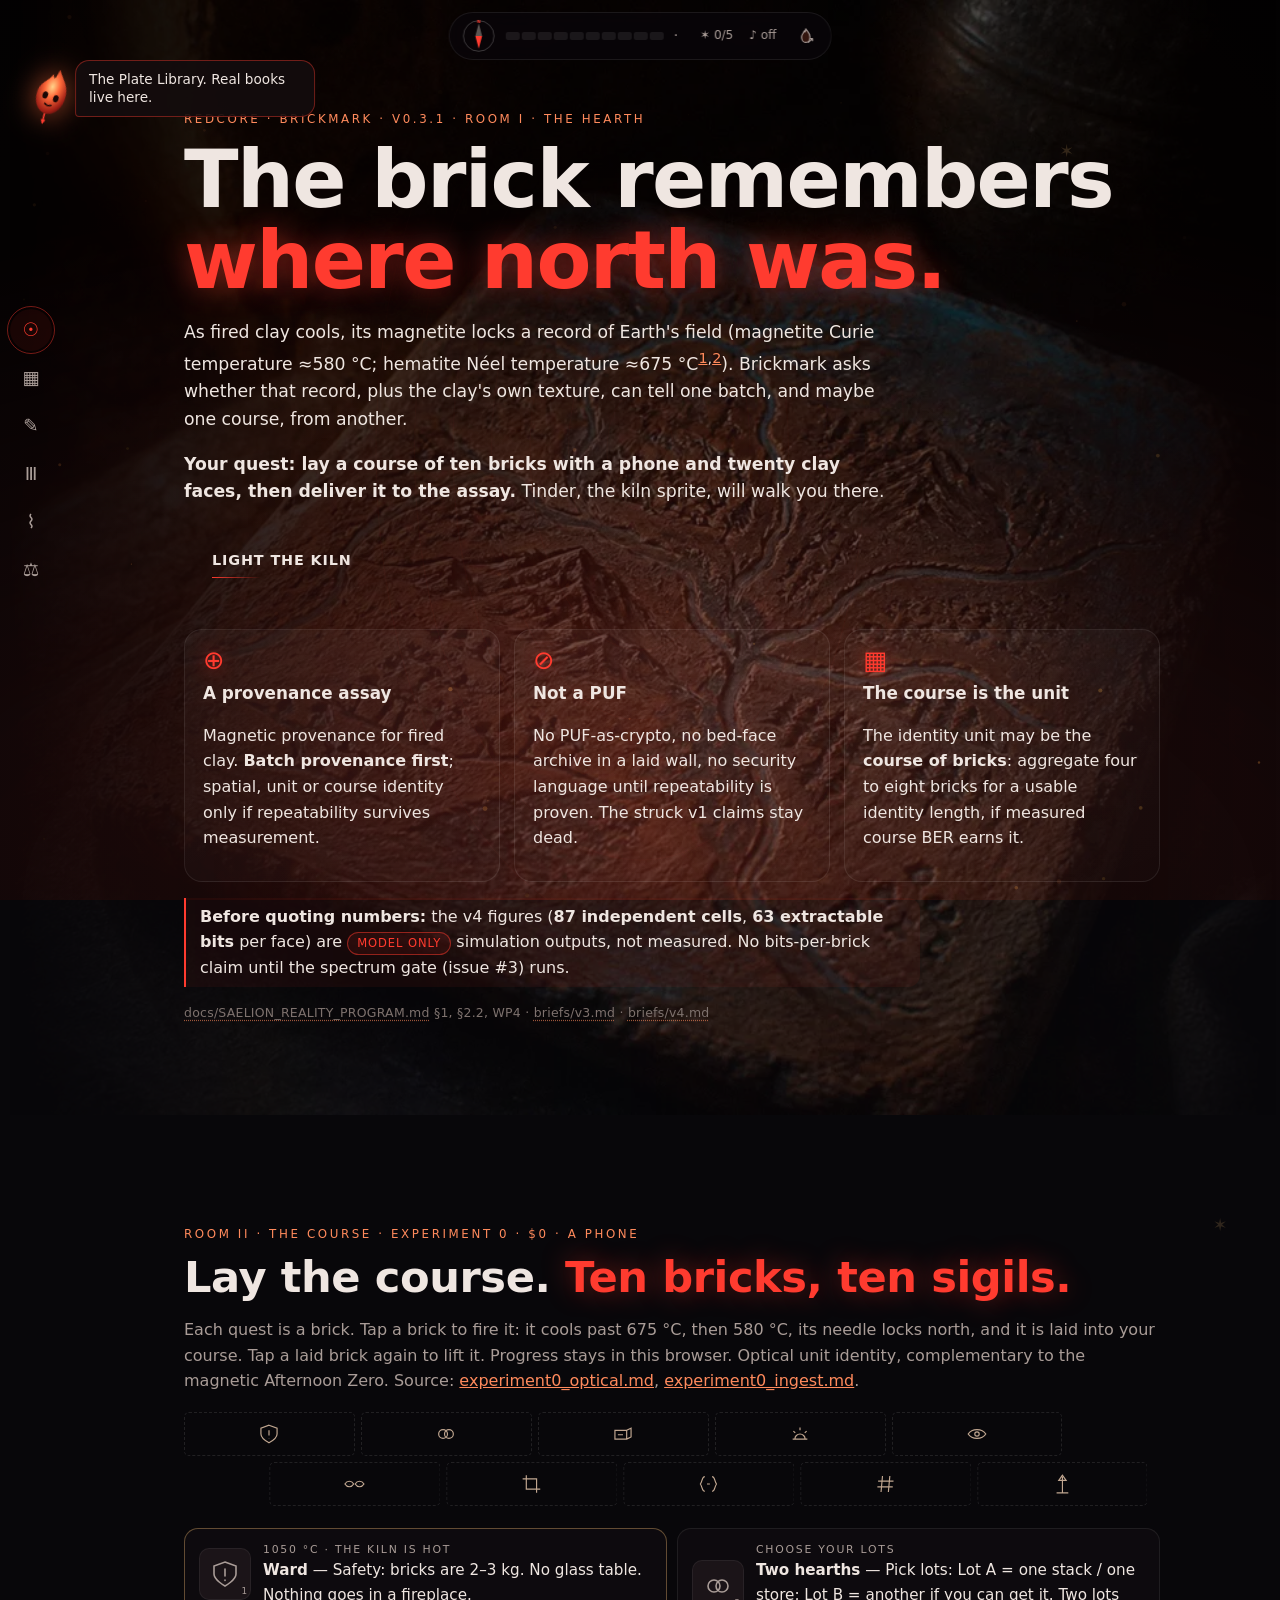
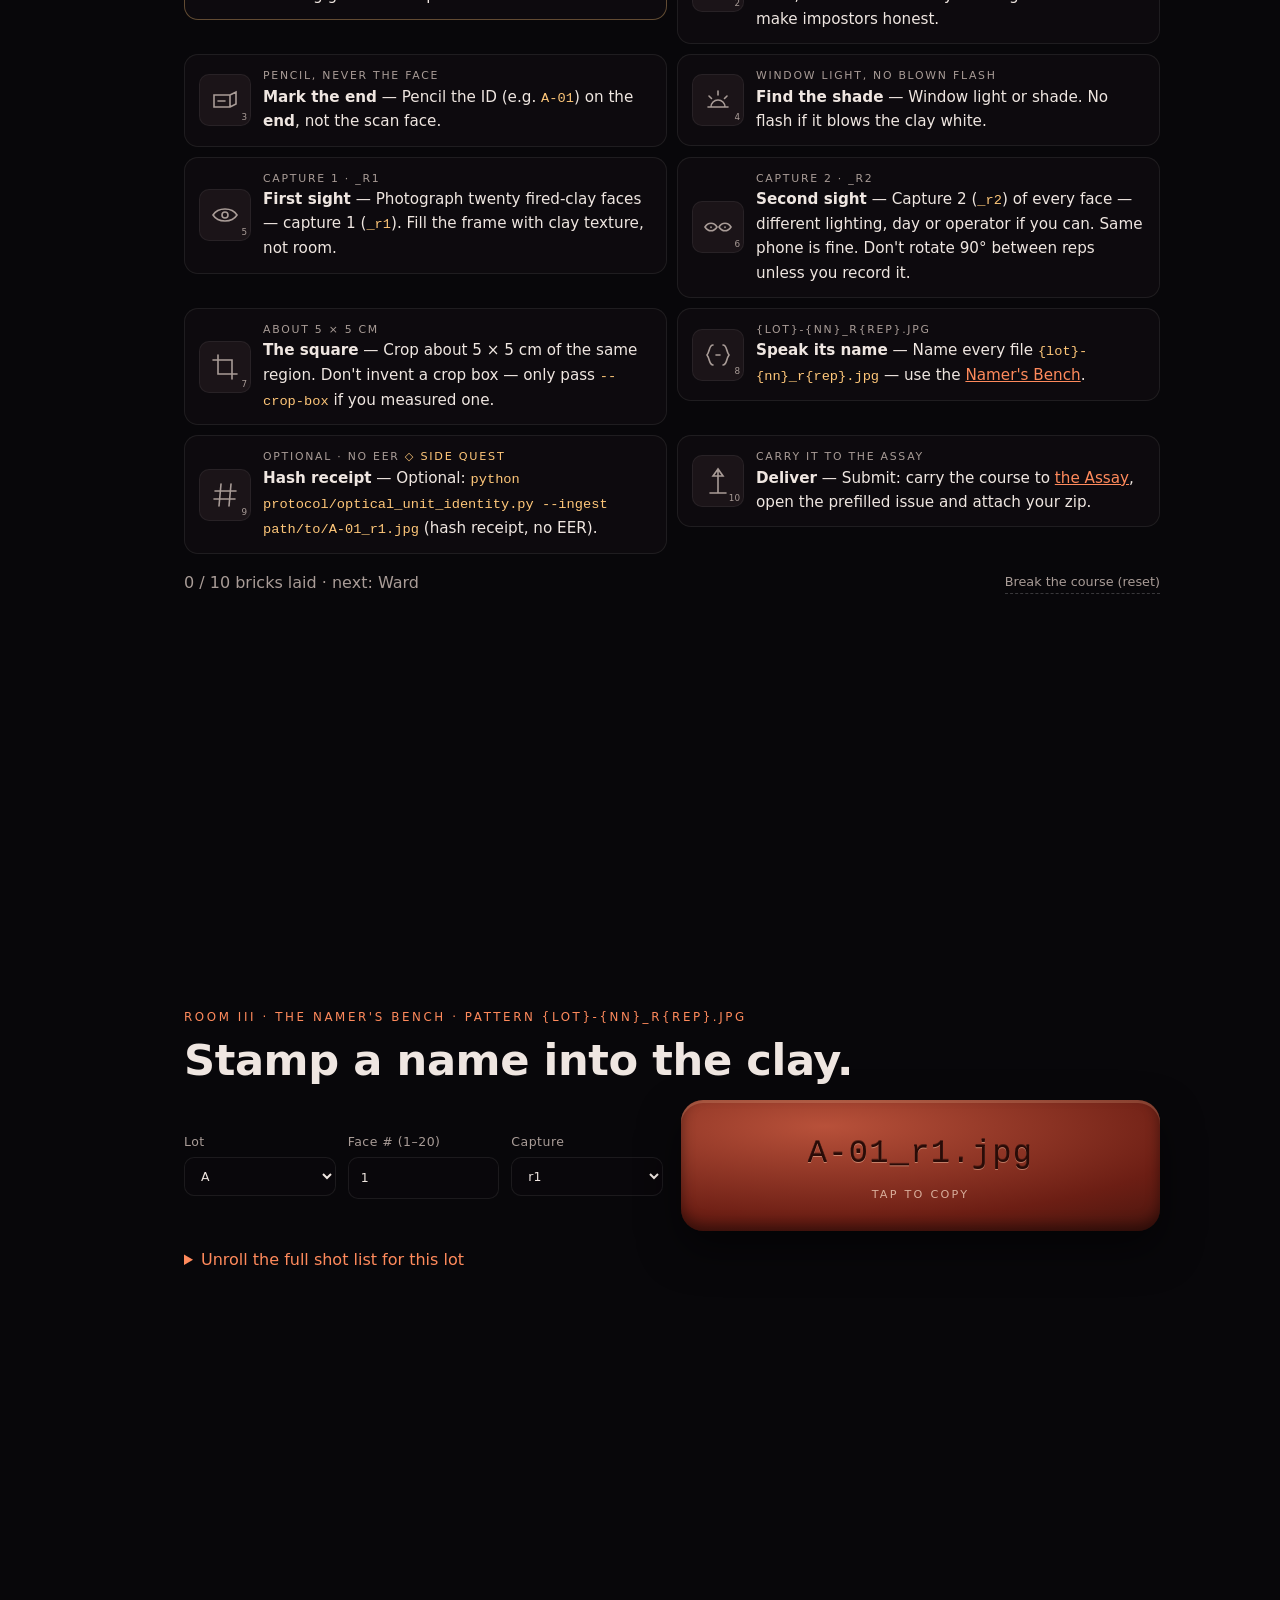
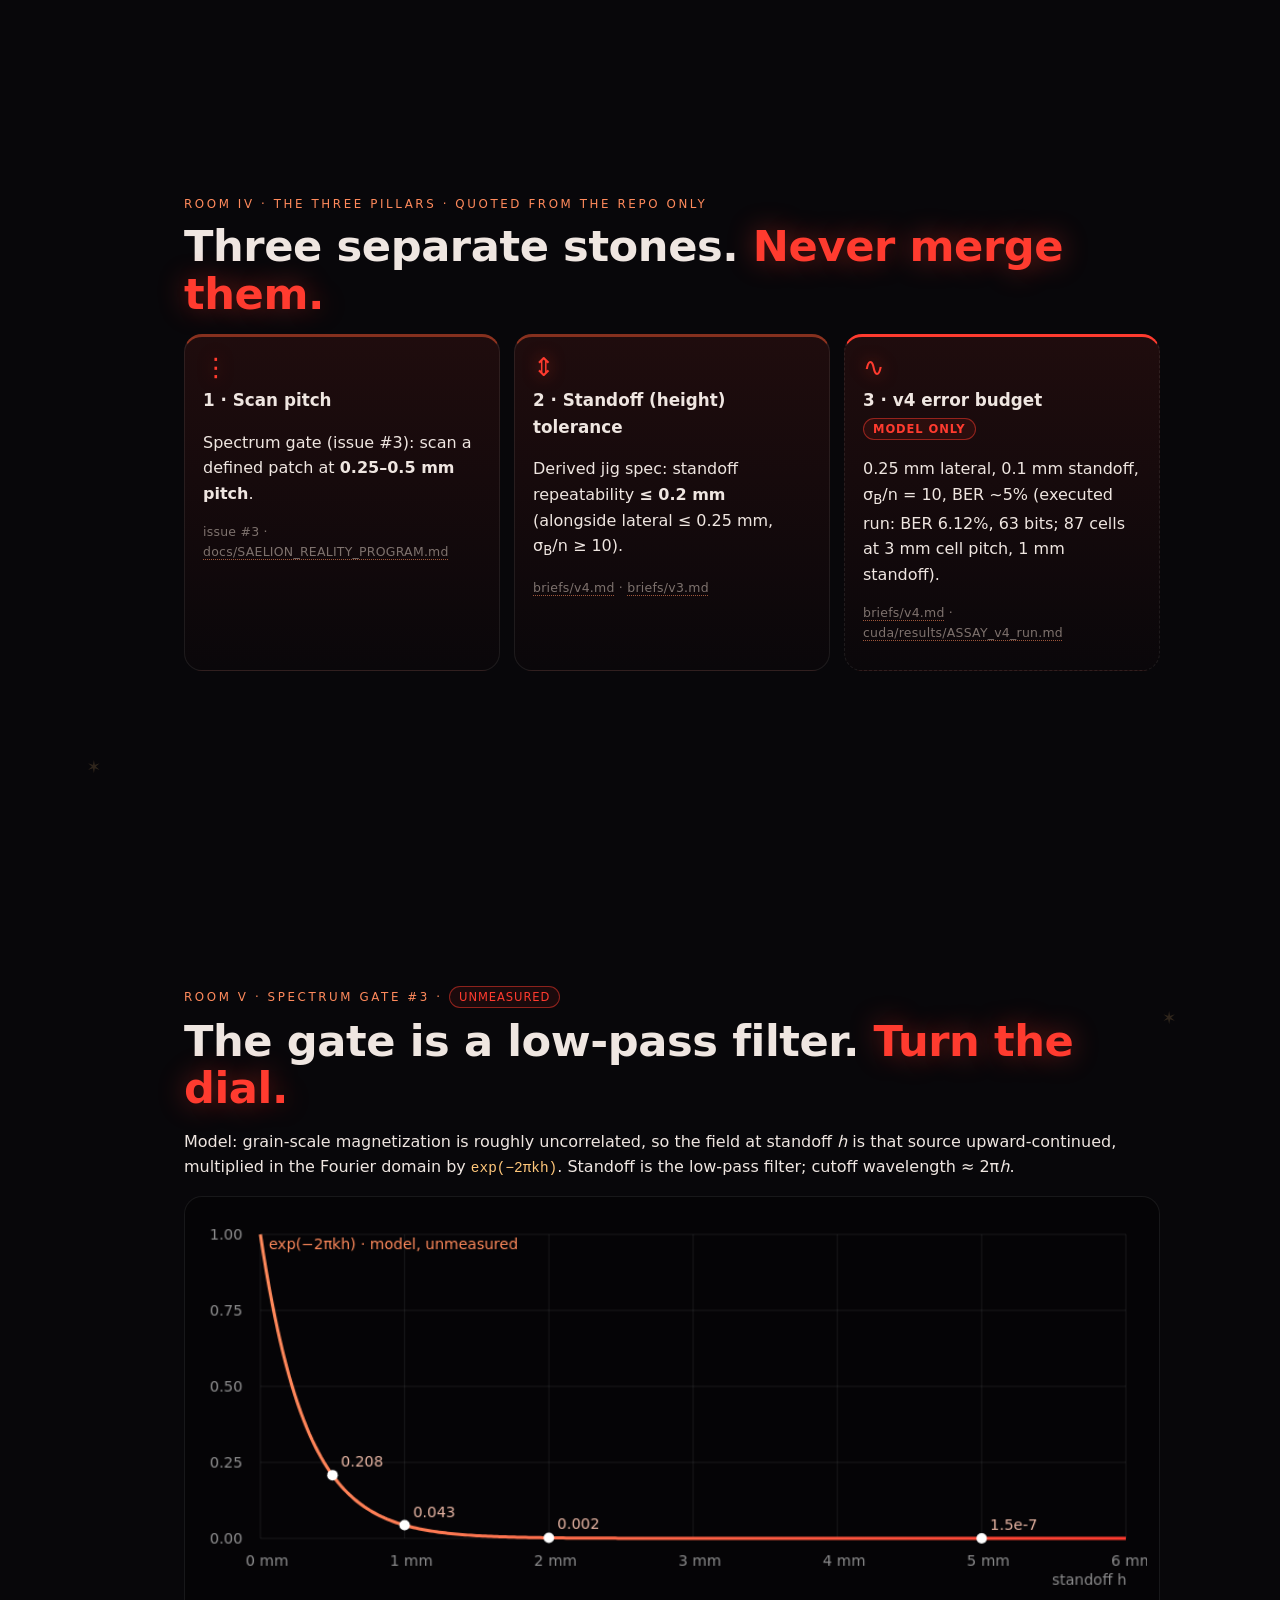
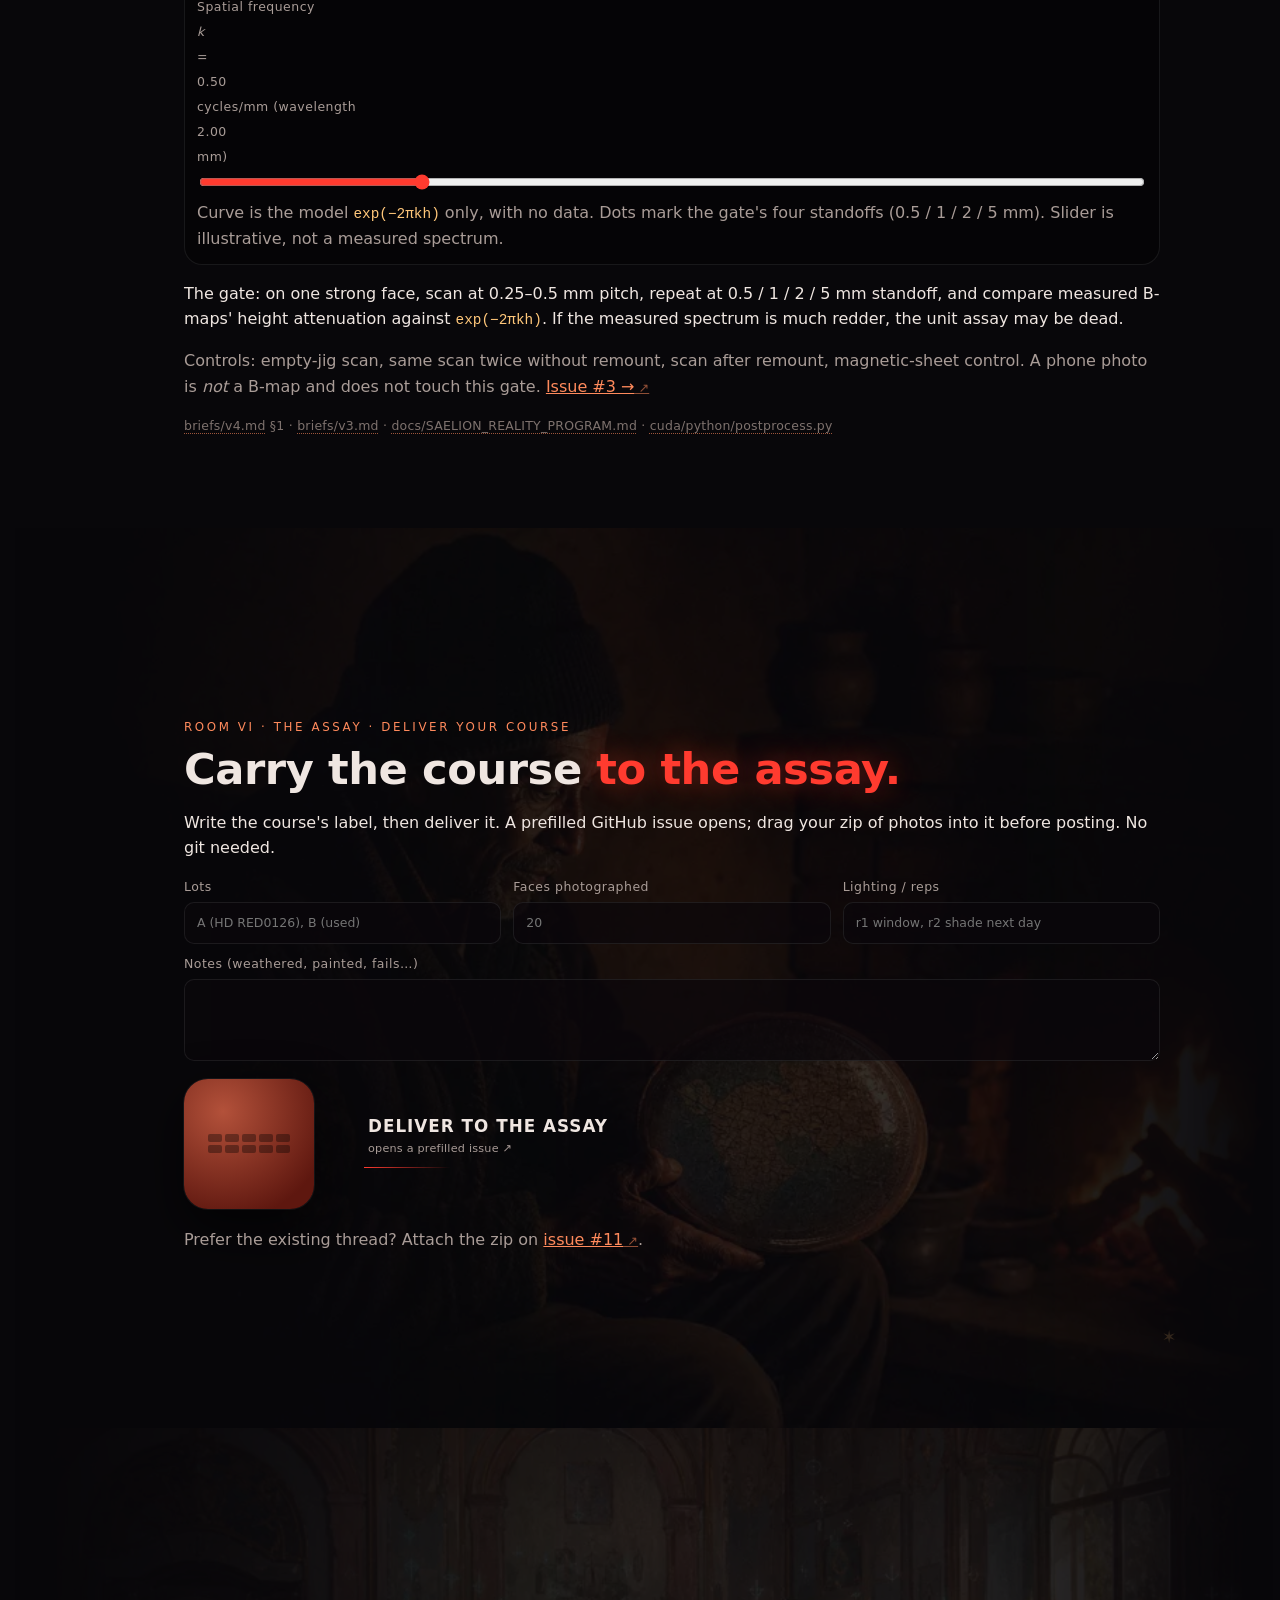
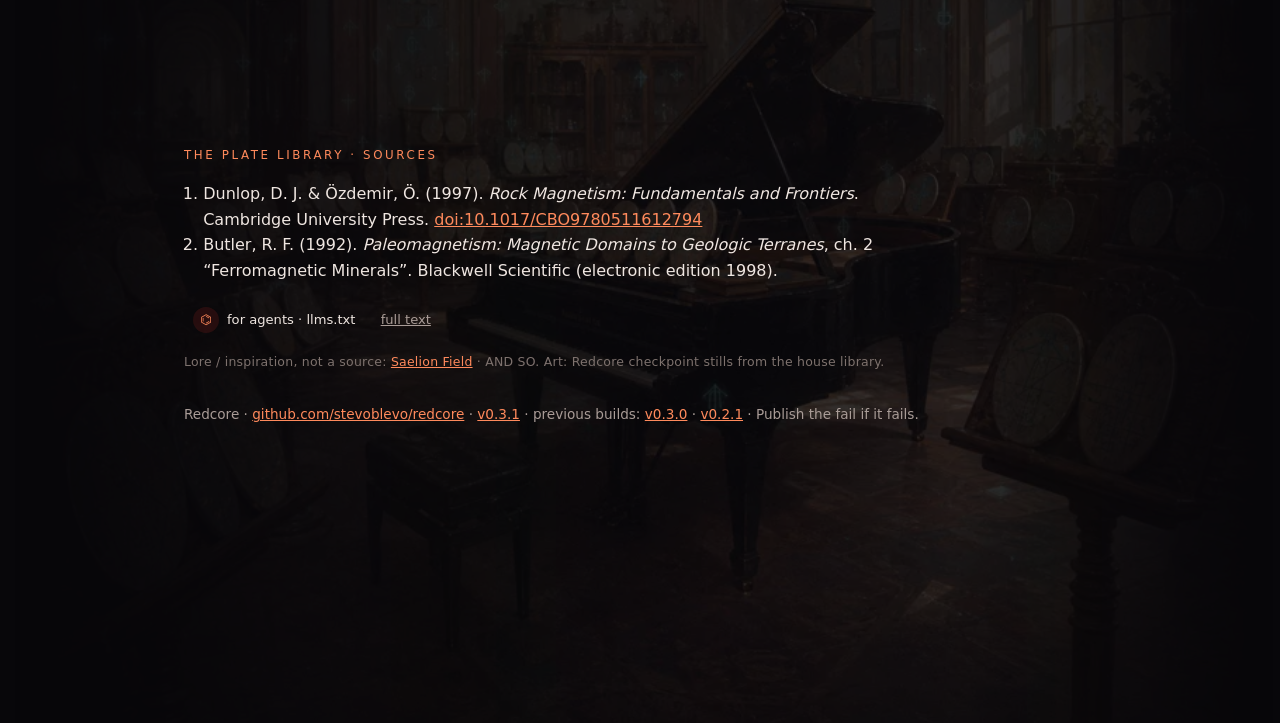
==== commit c8e50c4a: "Site v0.3.1: Tinder pet mode (Follow/Perch/Nap), in-site clay-tablet reader for repo docs, llms.txt/" ====
--- a/docs/index.html
+++ b/docs/index.html
@@ -5,6 +5,14 @@
 <meta name="viewport" content="width=device-width, initial-scale=1, viewport-fit=cover">
 <title>Redcore · Brickmark — lay the course</title>
 <meta name="description" content="A small game: lay a course of ten bricks to collect the photos the Brickmark provenance assay needs, then deliver them to the assay.">
+<meta property="og:title" content="Redcore · Brickmark — lay the course">
+<meta property="og:description" content="Lay a course of ten bricks: collect the phone photos the Brickmark provenance assay needs (not a PUF), then deliver them to the assay.">
+<meta property="og:type" content="website">
+<meta property="og:url" content="https://stevoblevo.github.io/redcore/">
+<meta property="og:image" content="https://stevoblevo.github.io/redcore/assets/hearthplate.webp">
+<meta name="twitter:card" content="summary_large_image">
+<link rel="alternate" type="text/plain" href="llms.txt" title="llms.txt">
+<link rel="sitemap" type="application/xml" href="sitemap.xml">
 <meta name="theme-color" content="#08070a">
 <link rel="icon" href="data:image/svg+xml,%3Csvg xmlns=%22http://www.w3.org/2000/svg%22 viewBox=%220 0 16 16%22%3E%3Crect y=%224%22 width=%2216%22 height=%228%22 rx=%221%22 fill=%22%23c24a32%22/%3E%3C/svg%3E">
 <link rel="stylesheet" href="style.css">
@@ -22,6 +30,7 @@
   <span class="tally" id="tally" title="Bricks laid, Uruk-style">0</span>
   <span class="spores" id="spores" title="Hidden sigils found">✶ 0/5</span>
   <button class="snd" id="snd" aria-pressed="false" aria-label="Sound">♪ off</button>
+  <button class="pmode" id="pmode" type="button" aria-label="Tinder: follow" data-cue="Tinder · follows"><svg viewBox="0 0 24 24" aria-hidden="true"><path class="fl" d="M12 2.5C14.6 6.4 17.6 7.6 17.6 13.2C17.6 17.6 15.1 20.6 12 20.6C8.9 20.6 6.4 17.6 6.4 13.2C6.4 9.6 9.4 8.4 10 5.2C10.9 7 11.4 7.6 12 2.5Z"/><g class="ic-follow"><path d="M15.5 20.5 L21 15.5 M18.2 15.4 H21 V18.2"/></g><g class="ic-perch"><path d="M4 21.5 H20"/></g><g class="ic-nap"><path d="M16 3.5 H20 L16 7.5 H20"/></g></svg></button>
 </div>
 
 <!-- room map (invisible overlay doors) -->
@@ -43,6 +52,15 @@
     <g class="tail"><path d="M40 64 L40 76" /><path class="tip" d="M40 78 L37 72 L43 72Z"/></g>
   </svg>
 </div>
+<div class="petmenu" id="petmenu" role="menu" aria-label="Tinder mode" hidden>
+  <button type="button" role="menuitemradio" data-m="follow">↝ Follow</button><button type="button" role="menuitemradio" data-m="perch">⌂ Perch</button><button type="button" role="menuitemradio" data-m="nap">☾ Nap</button>
+</div>
+<div class="reader" id="reader" role="dialog" aria-modal="false" aria-labelledby="rdtitle" hidden>
+  <div class="rdpanel" id="rdpanel">
+    <div class="rdbar" id="rdbar"><span class="rdseal" aria-hidden="true">▦</span><b id="rdtitle">tablet</b><a class="rdsrc" id="rdsrc" target="_blank" rel="noopener" title="Leaving the hearth: view on GitHub">↗</a><button type="button" class="rdx" id="rdx" aria-label="Close tablet (Esc)">✕</button></div>
+    <article class="rdbody" id="rdbody"></article>
+  </div>
+</div>
 <div class="bubble" id="bubble" role="status" aria-live="polite"></div>
 
 <main>
@@ -50,7 +68,7 @@
 <section class="room hearth" id="hearth">
   <div class="hero-art" style="background-image:url(assets/hearthplate.webp)"></div>
   <div class="inner">
-    <p class="eyebrow">Redcore · Brickmark · <span class="ver">v0.3.0</span> · Room I · the Hearth</p>
+    <p class="eyebrow">Redcore · Brickmark · <span class="ver">v0.3.1</span> · Room I · the Hearth</p>
     <h1>The brick remembers<br><span class="red">where north was.</span></h1>
     <p class="lede">As fired clay cools, its magnetite locks a record of Earth's field (magnetite Curie temperature ≈580&nbsp;°C; hematite Néel temperature ≈675&nbsp;°C<sup><a href="#src-1">1</a>,<a href="#src-2">2</a></sup>). Brickmark asks whether that record, plus the clay's own texture, can tell one batch, and maybe one course, from another.</p>
     <p class="lede"><strong>Your quest: lay a course of ten bricks with a phone and twenty clay faces, then deliver it to the assay.</strong> Tinder, the kiln sprite, will walk you there.</p>
@@ -155,12 +173,14 @@
       <li id="src-1">Dunlop, D. J. &amp; Özdemir, Ö. (1997). <em>Rock Magnetism: Fundamentals and Frontiers</em>. Cambridge University Press. <a href="https://doi.org/10.1017/CBO9780511612794">doi:10.1017/CBO9780511612794</a></li>
       <li id="src-2">Butler, R. F. (1992). <em>Paleomagnetism: Magnetic Domains to Geologic Terranes</em>, ch. 2 “Ferromagnetic Minerals”. Blackwell Scientific (electronic edition 1998).</li>
     </ol>
+    <p class="agents"><a class="agentdoor" href="https://github.com/stevoblevo/redcore/blob/main/docs/llms.txt"><b>⌬</b><span>for agents · llms.txt</span></a> <a class="agentfull" href="llms-full.txt" target="_blank" rel="noopener">full text</a></p>
     <p class="src">Lore / inspiration, not a source: <a href="https://saelion.co/field">Saelion Field</a> · AND SO. Art: Redcore checkpoint stills from the house library.</p>
-    <p class="foot">Redcore · <a href="https://github.com/stevoblevo/redcore">github.com/stevoblevo/redcore</a> · <a href="https://github.com/stevoblevo/redcore/blob/main/CHANGELOG.md">v0.3.0</a> · previous build: <a href="v0.2.1/">v0.2.1</a> · Publish the fail if it fails.</p>
+    <p class="foot">Redcore · <a href="https://github.com/stevoblevo/redcore">github.com/stevoblevo/redcore</a> · <a href="https://github.com/stevoblevo/redcore/blob/main/CHANGELOG.md">v0.3.1</a> · previous builds: <a href="v0.3.0/">v0.3.0</a> · <a href="v0.2.1/">v0.2.1</a> · Publish the fail if it fails.</p>
   </div>
 </section>
 </main>
 
+<script src="vendor/marked.min.js"></script>
 <script src="app.js"></script>
 </body>
 </html>
--- a/docs/style.css
+++ b/docs/style.css
@@ -136,3 +136,53 @@
  body{padding-bottom:60px}
 }
 @media (prefers-reduced-motion:reduce){*{animation:none!important;transition:none!important}}
+
+/* v0.3.1 pet mode control (invisible-overlay icon beside sound) */
+.pmode{all:unset;position:relative;cursor:pointer;width:26px;height:26px;display:grid;place-items:center;border-radius:99px;color:var(--mute);isolation:isolate}
+.pmode::before{content:"";position:absolute;inset:0;border-radius:inherit;border:1px solid rgba(255,59,47,0);background:radial-gradient(circle,rgba(255,59,47,0),transparent 70%);transition:.3s;z-index:-1}
+.pmode:hover::before,.pmode:focus-visible::before,.pmode:active::before{border-color:rgba(255,59,47,.55);background:radial-gradient(circle,rgba(255,59,47,.3),transparent 70%)}
+.pmode::after{content:attr(data-cue);position:absolute;top:calc(100% + 8px);right:-6px;white-space:nowrap;font-size:.7rem;letter-spacing:.04em;padding:4px 8px;border-radius:8px;background:rgba(20,12,14,.92);border:1px solid rgba(255,59,47,.35);color:var(--ink);opacity:0;transform:translateY(-4px);transition:.25s;pointer-events:none}
+.pmode:hover::after,.pmode:focus-visible::after,.pmode.cue::after{opacity:1;transform:none}
+.pmode svg{width:18px;height:18px;overflow:visible}.pmode svg path{fill:none;stroke:currentColor;stroke-width:1.6;stroke-linecap:round;stroke-linejoin:round}
+.pmode .fl{fill:rgba(255,106,58,.18)}.pmode g{display:none}
+.pmode[data-m=follow] .ic-follow,.pmode[data-m=perch] .ic-perch,.pmode[data-m=nap] .ic-nap{display:inline}
+.pmode[data-m=nap]{color:#ff8a5c}.pmode[data-m=nap] .fl{fill:#ff6a3a;stroke:#ffc77a;animation:napglow 2.4s ease-in-out infinite}
+@keyframes napglow{50%{filter:drop-shadow(0 0 6px rgba(255,110,60,.9))}}
+.pet{transition:opacity .4s}.pet.nap{opacity:0;pointer-events:none}
+.petmenu{position:fixed;left:0;top:0;z-index:62;display:flex;gap:4px;padding:5px;border-radius:99px;background:rgba(20,12,14,.94);border:1px solid rgba(255,59,47,.4)}
+.petmenu[hidden]{display:none}
+.petmenu button{all:unset;cursor:pointer;font-size:.78rem;padding:6px 10px;border-radius:99px;color:var(--mute)}
+.petmenu button:hover,.petmenu button:focus-visible{background:rgba(255,59,47,.22);color:var(--ink)}
+.petmenu button[aria-checked=true]{color:var(--gold)}
+@media (prefers-reduced-motion:reduce){.pmode[data-m=nap] .fl{animation:none}}
+
+/* v0.3.1 the clay-tablet reader (repo docs open in-world) */
+.reader{position:fixed;inset:0;z-index:55;display:grid;place-items:center;background:rgba(6,4,6,.55);backdrop-filter:blur(3px);-webkit-backdrop-filter:blur(3px)}
+.reader[hidden]{display:none}
+.rdpanel{position:relative;width:min(820px,94vw);max-height:84vh;display:flex;flex-direction:column;border-radius:16px;border:1px solid rgba(255,59,47,.35);
+  background:linear-gradient(180deg,rgba(54,24,18,.97),rgba(22,12,13,.97));box-shadow:0 30px 80px rgba(0,0,0,.6),inset 0 1px 0 rgba(255,200,160,.12);transform-origin:50% 0;animation:unfurl .55s cubic-bezier(.2,.9,.3,1.1)}
+@keyframes unfurl{from{transform:scaleY(.06) translateY(-20px);opacity:0;clip-path:inset(0 0 96% 0)}to{transform:none;opacity:1;clip-path:inset(0 0 0 0)}}
+@media (prefers-reduced-motion:reduce){.rdpanel{animation:none}}
+.rdbar{display:flex;align-items:center;gap:10px;padding:10px 14px;border-bottom:1px solid rgba(255,59,47,.25);cursor:grab;touch-action:none;user-select:none;font-size:.8rem;letter-spacing:.06em;color:var(--mute)}
+.rdbar b{flex:1;color:var(--ink);font-weight:600;overflow:hidden;text-overflow:ellipsis;white-space:nowrap}
+.rdseal{color:#ff6a3a}.rdsrc{color:var(--mute);text-decoration:none}.rdsrc:hover{color:var(--gold)}
+.rdx{all:unset;cursor:pointer;width:28px;height:28px;display:grid;place-items:center;border-radius:99px;color:var(--ink)}.rdx:hover,.rdx:focus-visible{background:rgba(255,59,47,.25)}
+.rdbody{overflow:auto;padding:18px 26px 28px;line-height:1.6;color:var(--ink)}
+.rdbody h1,.rdbody h2,.rdbody h3{line-height:1.25;margin:1.2em 0 .5em}.rdbody h1{font-size:1.6rem;margin-top:.2em}.rdbody h2{font-size:1.25rem;color:#ffb08a}.rdbody h3{font-size:1.05rem}
+.rdbody a{color:#ff8a5c}.rdbody img{max-width:100%}
+.rdbody code{font-family:ui-monospace,SFMono-Regular,Menlo,monospace;font-size:.86em;background:rgba(0,0,0,.35);padding:.1em .35em;border-radius:5px;color:#ffd3b0}
+.rdbody pre{background:rgba(0,0,0,.42);border:1px solid rgba(255,59,47,.18);border-radius:10px;padding:12px 14px;overflow:auto}.rdbody pre code{background:none;padding:0}
+.rdbody table{border-collapse:collapse;display:block;overflow:auto;margin:1em 0;font-size:.88rem}.rdbody th,.rdbody td{border:1px solid rgba(255,255,255,.12);padding:6px 10px;text-align:left}.rdbody th{background:rgba(255,59,47,.12)}
+.rdbody blockquote{margin:1em 0;padding:.2em 1em;border-left:3px solid var(--zeal,#ff3b2f);color:var(--mute)}
+.rdbody .math{font-family:"Cambria Math","STIX Two Math",Georgia,serif;font-style:italic;color:#ffd3b0}
+.rdbody hr{border:0;border-top:1px solid rgba(255,59,47,.25)}
+.rdbody .rdwait{color:var(--mute);font-style:italic}
+a.leave::after,a[href*="github.com/stevoblevo/redcore/issues"]:not(.deliver)::after{content:" ↗";font-size:.8em;opacity:.55}
+.leavecue{position:fixed;left:50%;bottom:22px;transform:translateX(-50%);z-index:70;padding:7px 14px;border-radius:99px;background:rgba(20,12,14,.94);border:1px solid rgba(255,59,47,.4);font-size:.8rem;color:var(--ink);pointer-events:none;opacity:0;transition:opacity .3s}
+.leavecue.on{opacity:1}
+@media (max-width:760px){.rdpanel{max-height:88vh;width:96vw}.rdbody{padding:14px 16px 24px}}
+.agents{margin:.8rem 0;font-size:.82rem}.agentdoor{display:inline-flex;align-items:center;gap:8px;padding:6px 14px 6px 8px;border-radius:99px;color:var(--ink);text-decoration:none;border:1px solid rgba(255,59,47,0);transition:.3s}
+.agentdoor b{display:grid;place-items:center;width:26px;height:26px;border-radius:99px;color:#ff8a5c;background:rgba(255,59,47,.12)}
+.agentdoor:hover,.agentdoor:focus-visible{border-color:rgba(255,59,47,.55);background:radial-gradient(circle at 20px 50%,rgba(255,59,47,.25),transparent 70%)}
+.agentfull{color:var(--mute);margin-left:6px}
+.src a.rdlink{color:inherit;text-decoration:underline dotted rgba(255,138,92,.6);text-underline-offset:3px}.src a.rdlink:hover{color:#ff8a5c}
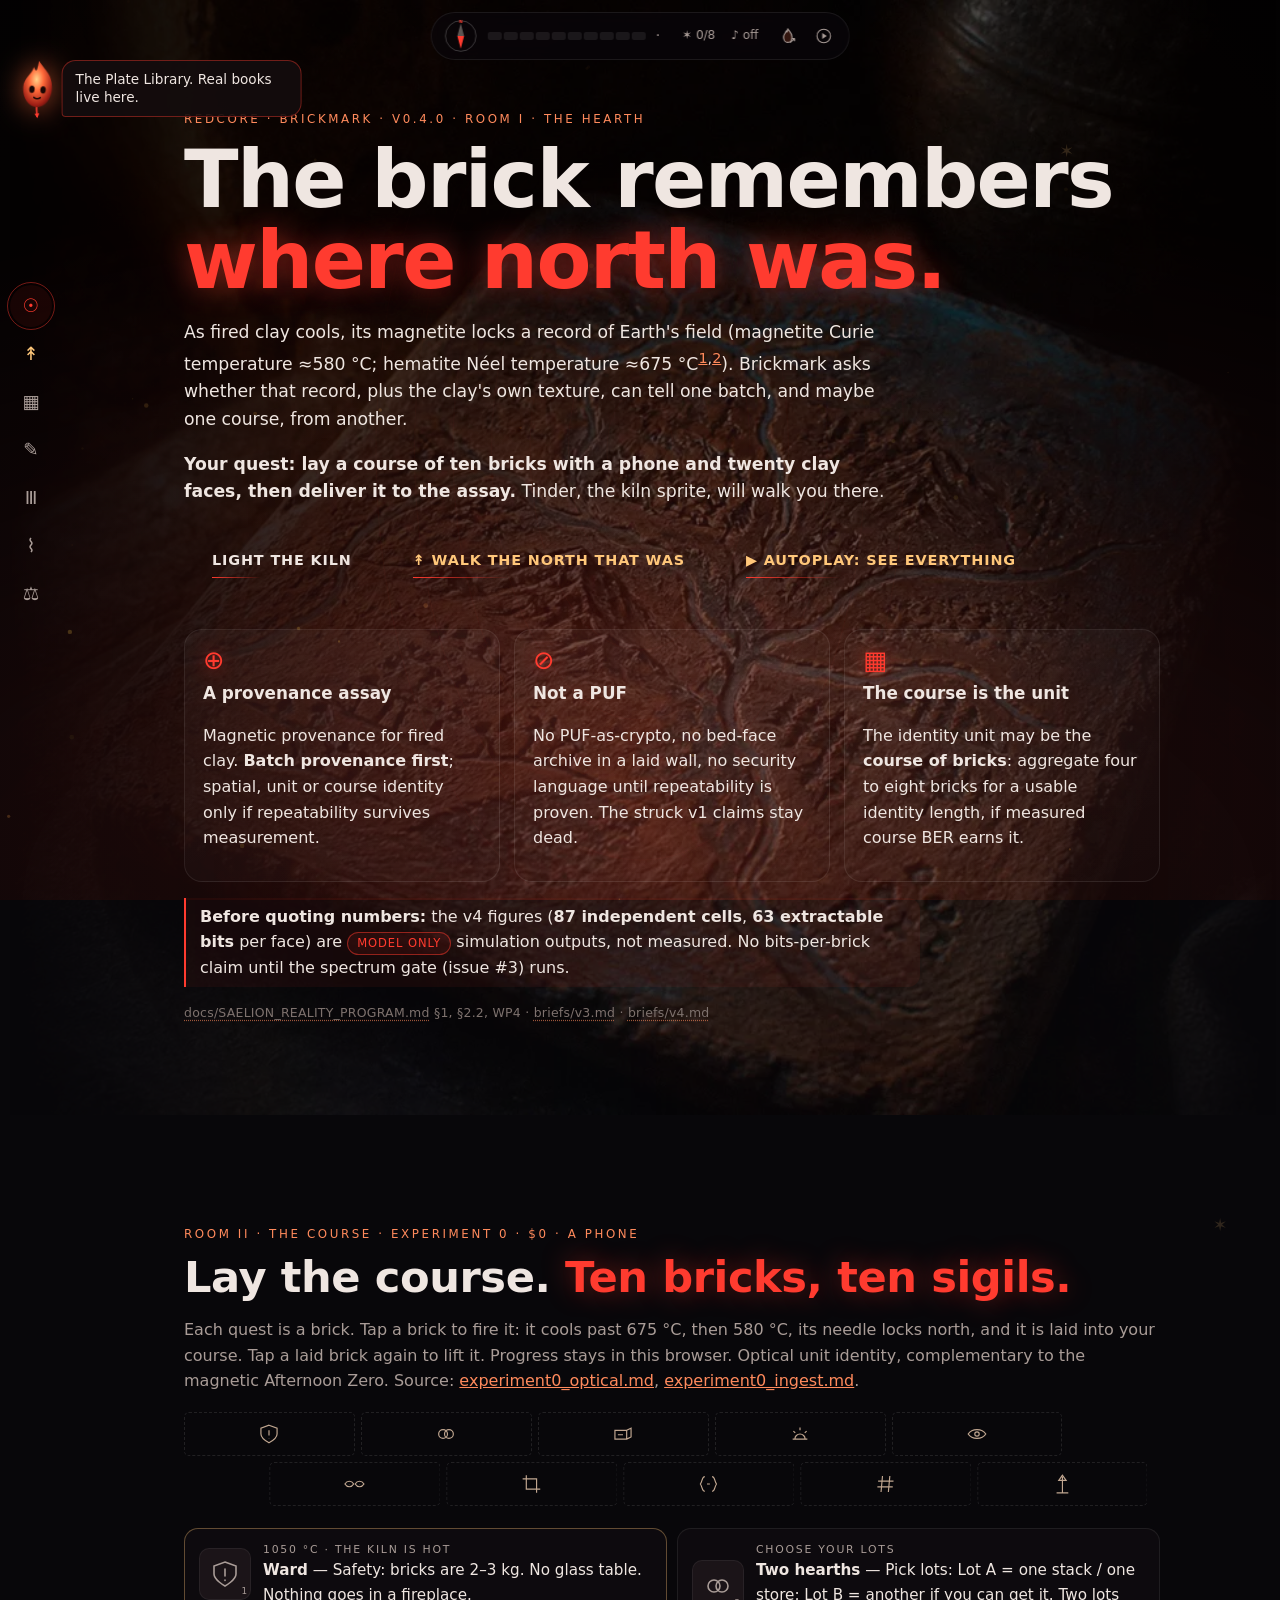
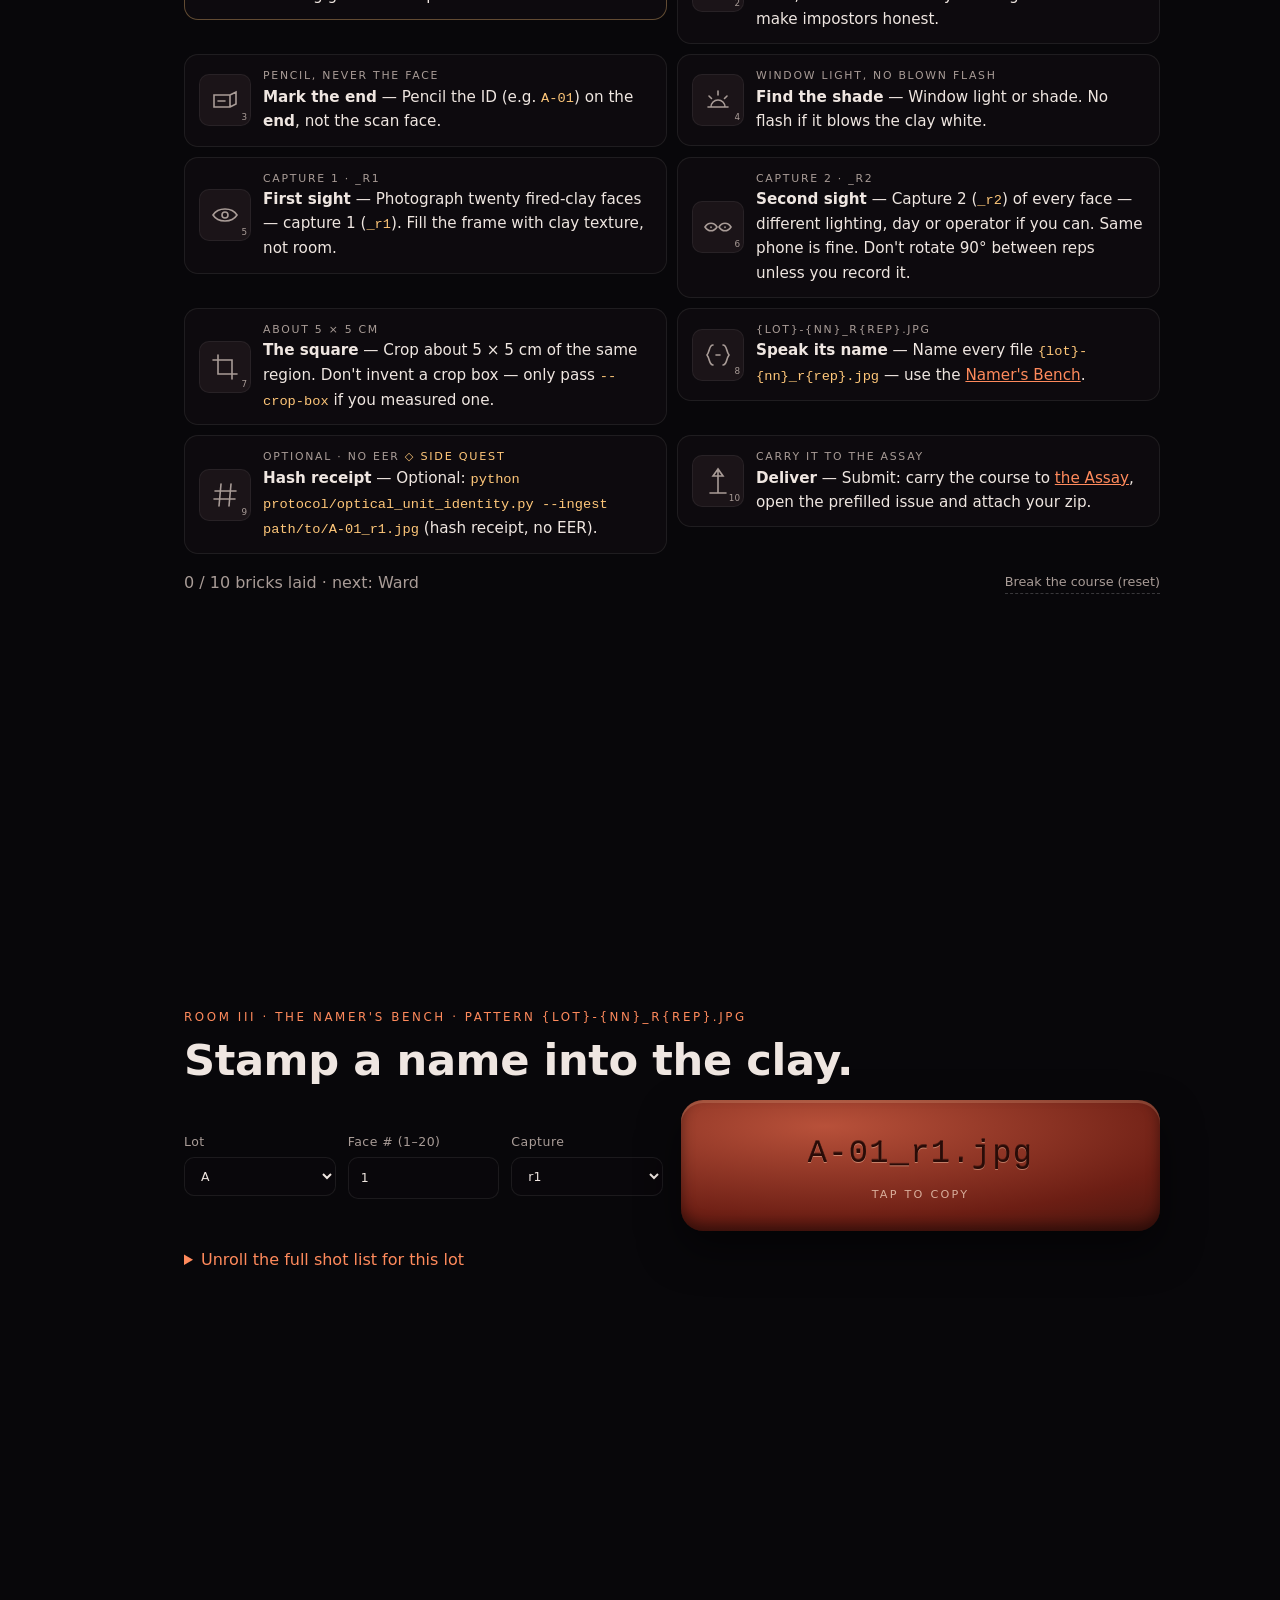
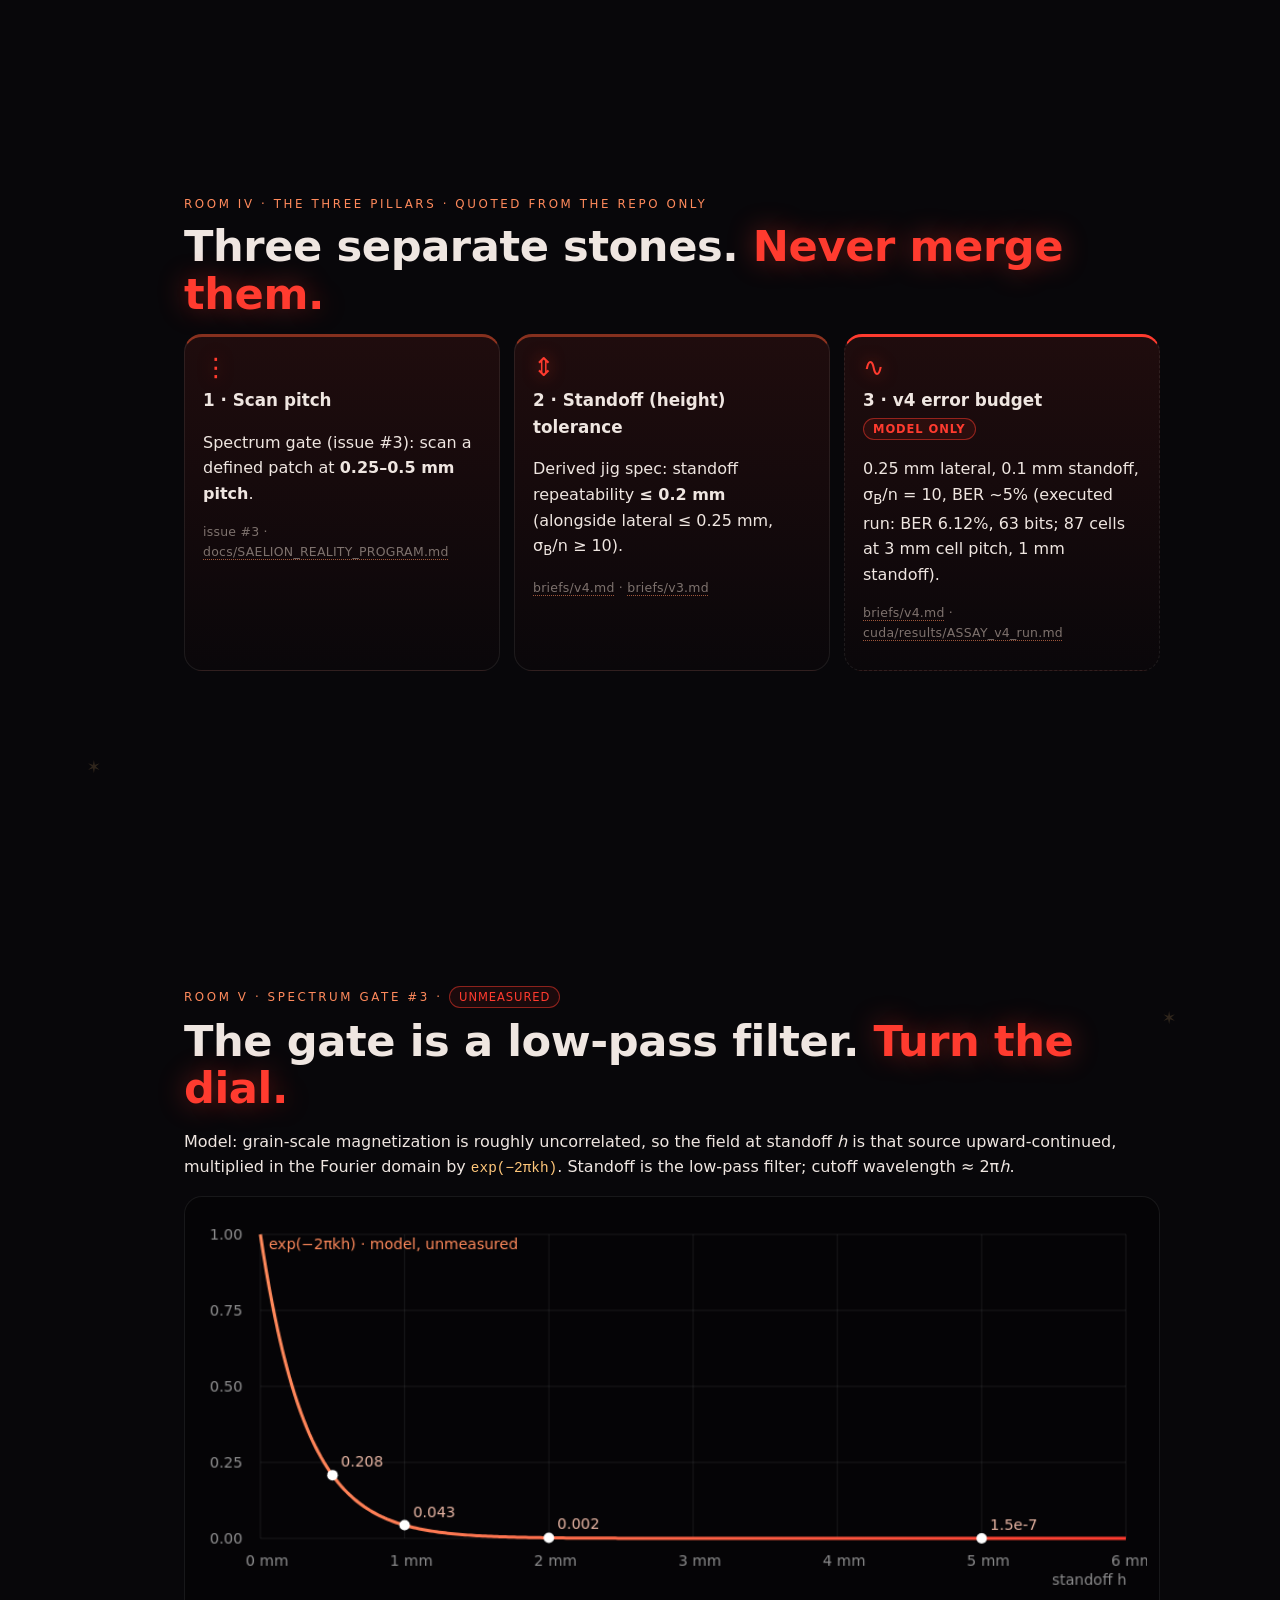
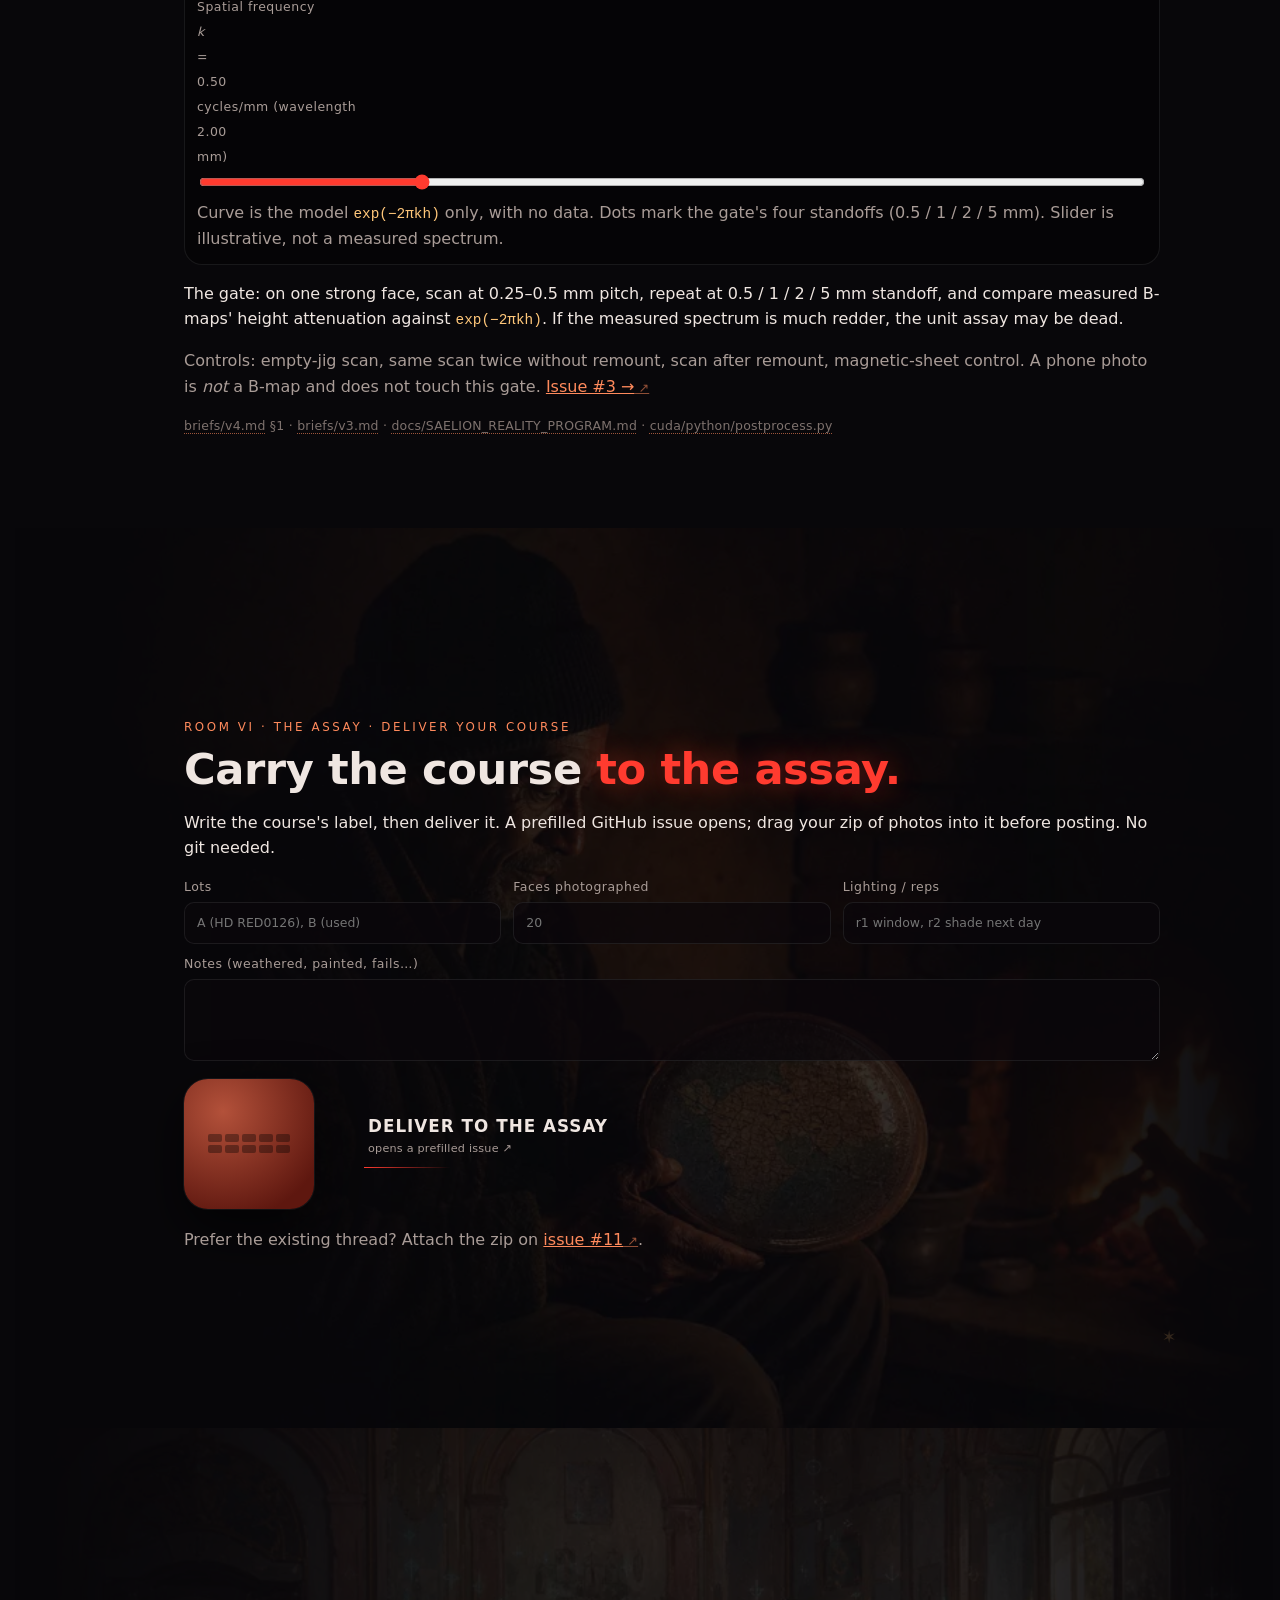
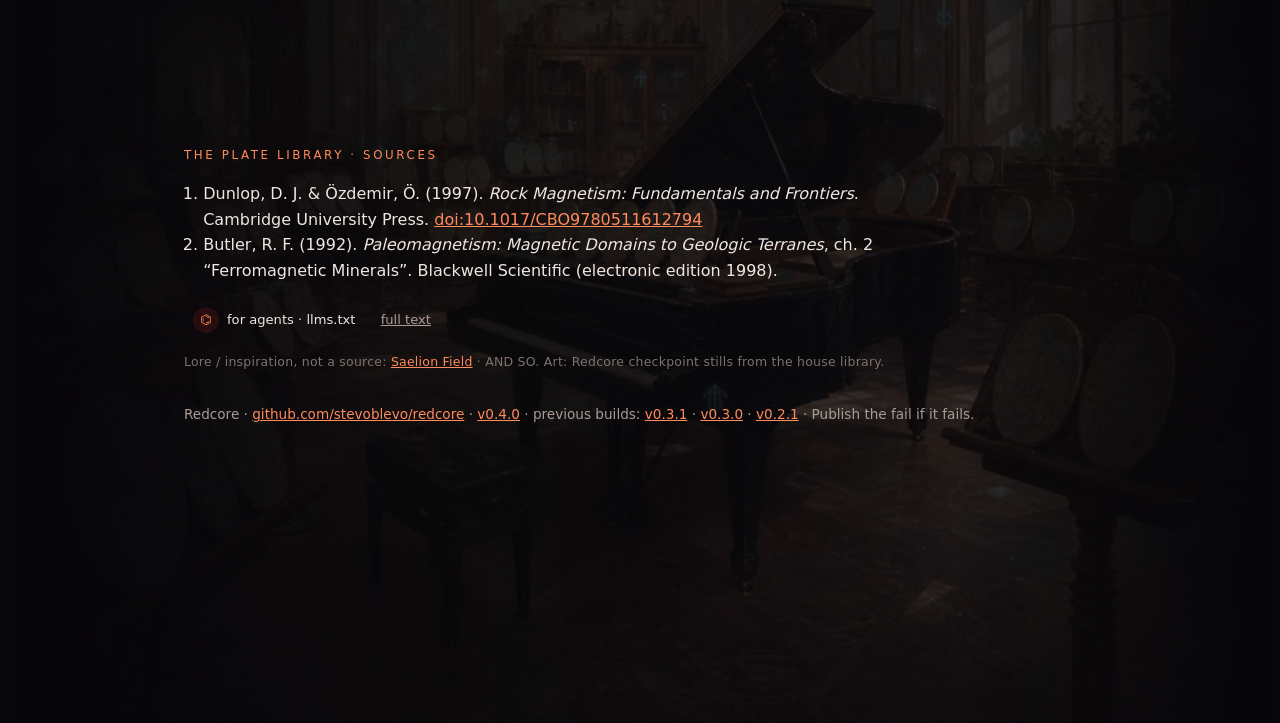
==== commit 326aa60b: "Site v0.4.0: The North That Was — explorable field-line journey (7 stations, 3 hidden side paths, 8 " ====
--- a/docs/index.html
+++ b/docs/index.html
@@ -31,11 +31,13 @@
   <span class="spores" id="spores" title="Hidden sigils found">✶ 0/5</span>
   <button class="snd" id="snd" aria-pressed="false" aria-label="Sound">♪ off</button>
   <button class="pmode" id="pmode" type="button" aria-label="Tinder: follow" data-cue="Tinder · follows"><svg viewBox="0 0 24 24" aria-hidden="true"><path class="fl" d="M12 2.5C14.6 6.4 17.6 7.6 17.6 13.2C17.6 17.6 15.1 20.6 12 20.6C8.9 20.6 6.4 17.6 6.4 13.2C6.4 9.6 9.4 8.4 10 5.2C10.9 7 11.4 7.6 12 2.5Z"/><g class="ic-follow"><path d="M15.5 20.5 L21 15.5 M18.2 15.4 H21 V18.2"/></g><g class="ic-perch"><path d="M4 21.5 H20"/></g><g class="ic-nap"><path d="M16 3.5 H20 L16 7.5 H20"/></g></svg></button>
+  <button class="apbtn" id="apbtn" type="button" aria-pressed="false" aria-label="Autoplay: see everything" data-cue="Autoplay · see everything"><svg viewBox="0 0 24 24" aria-hidden="true"><circle cx="12" cy="12" r="9"/><path class="pl" d="M10 8 L16 12 L10 16Z"/></svg></button>
 </div>
 
 <!-- room map (invisible overlay doors) -->
 <nav class="doors" aria-label="Rooms">
   <a href="#hearth" data-room="hearth"><b>☉</b><span>Hearth</span></a>
+  <a href="#north" data-room="north" class="northdoor"><b>↟</b><span>The North That Was</span></a>
   <a href="#course" data-room="course"><b>▦</b><span>Course</span></a>
   <a href="#bench" data-room="bench"><b>✎</b><span>Bench</span></a>
   <a href="#pillars" data-room="pillars"><b>Ⅲ</b><span>Pillars</span></a>
@@ -61,6 +63,79 @@
     <article class="rdbody" id="rdbody"></article>
   </div>
 </div>
+<!-- v0.4.0 · THE NORTH THAT WAS (an explorable journey along one field line) -->
+<section class="journey" id="north" hidden aria-label="The North That Was: one brick's life along a field line">
+  <canvas class="jfield" id="jfield" aria-hidden="true"></canvas>
+  <div class="jtop"><button type="button" class="jx" id="jx">← Hearth</button><b class="jtitle">↟ The North That Was</b><span class="tag model">lore + model</span><button type="button" class="jap" id="jap">▶ Autoplay</button></div>
+  <div class="jworld" id="jworld">
+    <article class="jp" data-s="pit"><div class="jcard">
+      <div class="jstage"><canvas class="jc" id="cv-pit" aria-label="Wet clay with magnetic grains; move or drag to stir"></canvas><span class="jread" id="pit-order">chaotic · no north</span></div>
+      <div class="jtext"><p class="eyebrow"><i class="jg">∴</i> Station 1 · the Clay Pit</p><h3 class="jh">Stir the clay. <span class="red">Nothing knows north.</span></h3>
+      <p>Wet clay carries tiny iron-oxide grains, magnetite and hematite, each a little compass. In the pit they tumble at random: stir them and they only swirl. Their arrows cancel out.</p>
+      <p class="muted">Drag or move across the clay. Grains are drawn huge and few; this is a picture of the idea, <span class="tag model">model</span>, not a simulation of real clay.</p></div></div></article>
+    <article class="jp br" data-s="tablet"><div class="jcard">
+      <div class="jstage tabletart"><svg viewBox="0 0 200 140" class="cune" aria-label="A clay tablet with wedge marks"><rect x="8" y="8" width="184" height="124" rx="18"/><g id="wedges"></g></svg></div>
+      <div class="jtext"><p class="eyebrow"><i class="jg">≡</i> Side path · the Tablet <span class="tag model">lore</span></p><h3 class="jh">Wedges pressed into clay.</h3>
+      <p>Under the pit, a tablet. People pressed wedges into wet clay long before anyone fired a brick to remember north; the site's tally already counts in Uruk-style wedges.</p>
+      <p class="muted">These marks are decorative, drawn for this site. They are not a real inscription and not a translation.</p>
+      <button type="button" class="sigil" id="sg-tablet">✶ take the tablet sigil</button></div></div></article>
+    <article class="jp" data-s="kiln"><div class="jcard">
+      <div class="jstage kilnstage"><canvas class="jc" id="cv-kiln" aria-label="Clay heating in the kiln"></canvas><span class="jread" id="kiln-t">20 °C</span></div>
+      <div class="jtext"><p class="eyebrow"><i class="jg">△</i> Station 2 · the Kiln</p><h3 class="jh">Fire it. <span class="red">1050 °C.</span></h3>
+      <p>In the kiln the clay becomes ceramic. Far above the grains' ordering temperatures, every grain's moment flips freely; any old direction is wiped.</p>
+      <button type="button" class="bellows" id="kiln-b">△ hold the bellows</button>
+      <p class="muted">1050 °C is the firing peak this site already uses (the Ward quest), shown as an illustration, not a measured firing curve for any brick.</p></div></div></article>
+    <article class="jp" data-s="cool"><div class="jcard">
+      <div class="jstage"><canvas class="jc" id="cv-cool" aria-label="Brick cooling; grains align below 675 and 580 degrees"></canvas>
+        <div class="jcomp" id="jcomp" tabindex="0" role="button" aria-label="Compass: drag onto the brick (or press Enter)"><svg viewBox="0 0 40 40" aria-hidden="true"><circle cx="20" cy="20" r="18"/><g id="jneedle"><path class="n" d="M20 5 L24 20 L16 20Z"/><path class="s" d="M20 35 L24 20 L16 20Z"/></g></svg></div></div>
+      <div class="jtext"><p class="eyebrow"><i class="jg">↟</i> Station 3 · the Cooling</p><h3 class="jh">Let it cool. <span class="red">Then it remembers.</span></h3>
+      <p>As the brick cools, grains stop flipping: hematite below its Néel temperature ≈675&nbsp;°C, magnetite below its Curie temperature ≈580&nbsp;°C<sup><a href="#src-1" data-out>1</a>,<a href="#src-2" data-out>2</a></sup>. They freeze in a slight preference for Earth's field at that moment: <strong>the north that was</strong>.</p>
+      <label>Temperature <output id="cool-out">1050 °C</output><input type="range" id="cool-t" min="20" max="1050" step="1" value="1050"></label>
+      <p class="marks"><span id="cool-h">◆ 675 °C hematite</span> <span id="cool-m">◆ 580 °C magnetite</span> <button type="button" class="ghost" id="cool-go">let it cool</button></p>
+      <p class="muted" id="cool-msg">Drag the compass onto the brick.</p>
+      <p class="muted small">Alignment exaggerated for the eye. Real thermoremanence is a small statistical bias, and the direction here is illustrative, not a measured declination.</p></div></div></article>
+    <article class="jp" data-s="course"><div class="jcard">
+      <div class="jstage coursestage"><div class="jwall" id="jwall"></div><svg class="jsig" id="jsig" viewBox="0 0 130 54" preserveAspectRatio="none" aria-hidden="true"></svg></div>
+      <div class="jtext"><p class="eyebrow"><i class="jg">▦</i> Station 4 · the Course</p><h3 class="jh">Lay it with its neighbours.</h3>
+      <p id="course-out"><b>One brick:</b> one noisy arrow.</p>
+      <button type="button" class="bellows" id="course-lay">Lay the neighbours</button>
+      <p class="muted">The identity unit may be the course of four to eight bricks, a hypothesis that stands only if measured course BER earns it. This wall is a picture; it does not touch your saved quests in Room II.</p></div></div></article>
+    <article class="jp" data-s="years"><div class="jcard">
+      <div class="jstage"><canvas class="jc" id="cv-years" aria-label="Time-lapse of seasons and centuries over the wall"></canvas><span class="jread" id="years-out">spring · century —</span></div>
+      <div class="jtext"><p class="eyebrow"><i class="jg">◷</i> Station 5 · the Long Years <span class="tag model">lore</span></p><h3 class="jh">Seasons. Then centuries.</h3>
+      <p>Rain, frost, lichen, sun. The face weathers. The arrows inside are drawn unchanged, which is the hope, not a result: how weathering affects a brick's remanence is not measured here.</p>
+      <label>Time<input type="range" id="years-t" min="0" max="16" step="0.01" value="0"></label>
+      <button type="button" class="bellows" id="years-go">▶ play</button></div></div></article>
+    <article class="jp br" data-s="wander"><div class="jcard">
+      <div class="jstage wanderstage"><button type="button" class="ash" id="ash" aria-label="Ash, a wandering critter. Tap for a sigil"><svg viewBox="0 0 60 50" aria-hidden="true"><ellipse cx="30" cy="30" rx="16" ry="12"/><path class="w" d="M18 24 L4 10 L14 28Z M42 24 L56 10 L46 28Z"/><circle class="e" cx="25" cy="28" r="2"/><circle class="e" cx="35" cy="28" r="2"/></svg></button></div>
+      <div class="jtext"><p class="eyebrow"><i class="jg">✧</i> Side path · the Wanderer <span class="tag model">lore</span></p><h3 class="jh">Ash walks the wall.</h3>
+      <p>Tinder's cousin, made of what a kiln leaves behind. Ash has walked this course for centuries and keeps no records, only crumbs.</p>
+      <p class="muted">Tap Ash for the wanderer sigil.</p></div></div></article>
+    <article class="jp" data-s="reader"><div class="jcard">
+      <div class="jstage"><canvas class="jc" id="cv-reader" aria-label="A scanner passing over the brick face at standoff h; model signal trace"></canvas><span class="jread">h = <output id="reader-out">0.50 mm</output> · exp(−2π·0.5·h) = <output id="reader-k">0.208</output></span></div>
+      <div class="jtext"><p class="eyebrow"><i class="jg">∿</i> Station 6 · the Reader · <span class="tag model">Gate #3 UNMEASURED</span></p><h3 class="jh">Read it from a distance.</h3>
+      <p>A magnetometer passes the face at standoff <em>h</em>. Each spatial frequency <em>k</em> fades as <code>exp(−2πkh)</code>: lift the head and the fine detail goes first.</p>
+      <label>Standoff h (mm)<input type="range" id="reader-h" min="0.25" max="5" step="0.01" value="0.5"></label>
+      <p class="muted">Synthetic source, model curve, no data. Whether a real brick's spectrum survives this is exactly <a href="#gate" data-out>Gate #3</a> (<a href="https://github.com/stevoblevo/redcore/issues/3">issue #3</a>), still unmeasured.</p></div></div></article>
+    <article class="jp br" data-s="scroll"><div class="jcard">
+      <div class="jstage scrollart"><div class="loreScroll"><p><i>The kiln forgets,<br>the cooling chooses,<br>the wall keeps,<br>the reader asks.</i></p></div></div>
+      <div class="jtext"><p class="eyebrow"><i class="jg">§</i> Side path · the Scroll <span class="tag model">lore</span></p><h3 class="jh">A note under the scanner.</h3>
+      <p>Four lines of kiln lore, written for this site. The record may be in the wall; whether anyone can read it back, per course, is the open question.</p>
+      <button type="button" class="sigil" id="sg-scroll">✶ take the scroll sigil</button></div></div></article>
+    <article class="jp" data-s="ask"><div class="jcard ask">
+      <div class="jtext"><p class="eyebrow"><i class="jg">⊙</i> Station 7 · the Ask</p><h3 class="jh">The north that was <span class="red">is still in the wall.</span></h3>
+      <p class="glyphrow" aria-label="Station glyphs">∴ — △ — ↟ — ▦ — ◷ — ∿ — ⊙</p>
+      <p>No one here has measured whether a course can be told from its neighbours. The first step costs nothing: <strong>you can help. Photograph a face.</strong></p>
+      <button type="button" class="askgo" id="ask-go"><span>Photograph a face →</span><small>enter the quest course</small></button></div></div></article>
+  </div>
+  <nav class="jtrack" id="jtrack" aria-label="Stations along the field line"></nav>
+  <div class="jnav"><button type="button" id="jprev" aria-label="Previous station">‹</button><button type="button" id="jnext" aria-label="Next station">›</button></div>
+</section>
+<div class="apcap" id="apcap" role="status" aria-live="polite" hidden>
+  <span class="apflame" aria-hidden="true">✶</span><span class="aptext" id="aptext"></span>
+  <span class="apctl"><span class="apstep" id="apstep"></span><button type="button" id="appause" aria-label="Pause autoplay">❚❚</button><button type="button" id="apskip" aria-label="Skip to next step">⏭</button><button type="button" id="apstop" aria-label="Stop autoplay">✕</button></span>
+  <i class="approg"><b id="approg"></b></i>
+</div>
 <div class="bubble" id="bubble" role="status" aria-live="polite"></div>
 
 <main>
@@ -68,11 +143,11 @@
 <section class="room hearth" id="hearth">
   <div class="hero-art" style="background-image:url(assets/hearthplate.webp)"></div>
   <div class="inner">
-    <p class="eyebrow">Redcore · Brickmark · <span class="ver">v0.3.1</span> · Room I · the Hearth</p>
+    <p class="eyebrow">Redcore · Brickmark · <span class="ver">v0.4.0</span> · Room I · the Hearth</p>
     <h1>The brick remembers<br><span class="red">where north was.</span></h1>
     <p class="lede">As fired clay cools, its magnetite locks a record of Earth's field (magnetite Curie temperature ≈580&nbsp;°C; hematite Néel temperature ≈675&nbsp;°C<sup><a href="#src-1">1</a>,<a href="#src-2">2</a></sup>). Brickmark asks whether that record, plus the clay's own texture, can tell one batch, and maybe one course, from another.</p>
     <p class="lede"><strong>Your quest: lay a course of ten bricks with a phone and twenty clay faces, then deliver it to the assay.</strong> Tinder, the kiln sprite, will walk you there.</p>
-    <a class="start" href="#course" id="start"><span>Light the kiln</span></a>
+    <a class="start" href="#course" id="start"><span>Light the kiln</span></a> <a class="start northgo" href="#north"><span>↟ Walk The North That Was</span></a> <a class="start apgo" href="#autoplay" id="apgo"><span>▶ Autoplay: see everything</span></a>
     <div class="trio">
       <article class="relic"><i class="sig">⊕</i><h3>A provenance assay</h3><p>Magnetic provenance for fired clay. <strong>Batch provenance first</strong>; spatial, unit or course identity only if repeatability survives measurement.</p></article>
       <article class="relic"><i class="sig">⊘</i><h3>Not a PUF</h3><p>No PUF-as-crypto, no bed-face archive in a laid wall, no security language until repeatability is proven. The struck v1 claims stay dead.</p></article>
@@ -175,7 +250,7 @@
     </ol>
     <p class="agents"><a class="agentdoor" href="https://github.com/stevoblevo/redcore/blob/main/docs/llms.txt"><b>⌬</b><span>for agents · llms.txt</span></a> <a class="agentfull" href="llms-full.txt" target="_blank" rel="noopener">full text</a></p>
     <p class="src">Lore / inspiration, not a source: <a href="https://saelion.co/field">Saelion Field</a> · AND SO. Art: Redcore checkpoint stills from the house library.</p>
-    <p class="foot">Redcore · <a href="https://github.com/stevoblevo/redcore">github.com/stevoblevo/redcore</a> · <a href="https://github.com/stevoblevo/redcore/blob/main/CHANGELOG.md">v0.3.1</a> · previous builds: <a href="v0.3.0/">v0.3.0</a> · <a href="v0.2.1/">v0.2.1</a> · Publish the fail if it fails.</p>
+    <p class="foot">Redcore · <a href="https://github.com/stevoblevo/redcore">github.com/stevoblevo/redcore</a> · <a href="https://github.com/stevoblevo/redcore/blob/main/CHANGELOG.md">v0.4.0</a> · previous builds: <a href="v0.3.1/">v0.3.1</a> · <a href="v0.3.0/">v0.3.0</a> · <a href="v0.2.1/">v0.2.1</a> · Publish the fail if it fails.</p>
   </div>
 </section>
 </main>
--- a/docs/style.css
+++ b/docs/style.css
@@ -186,3 +186,93 @@
 .agentdoor:hover,.agentdoor:focus-visible{border-color:rgba(255,59,47,.55);background:radial-gradient(circle at 20px 50%,rgba(255,59,47,.25),transparent 70%)}
 .agentfull{color:var(--mute);margin-left:6px}
 .src a.rdlink{color:inherit;text-decoration:underline dotted rgba(255,138,92,.6);text-underline-offset:3px}.src a.rdlink:hover{color:#ff8a5c}
+
+/* ===== v0.4.0 · The North That Was ===== */
+.apbtn{all:unset;position:relative;cursor:pointer;width:26px;height:26px;display:grid;place-items:center;border-radius:99px;color:var(--mute);isolation:isolate}
+.apbtn::before{content:"";position:absolute;inset:0;border-radius:inherit;border:1px solid rgba(255,59,47,0);transition:.3s;z-index:-1}
+.apbtn:hover::before,.apbtn:focus-visible::before,.apbtn:active::before,.apbtn[aria-pressed=true]::before{border-color:rgba(255,59,47,.55);background:radial-gradient(circle,rgba(255,59,47,.3),transparent 70%)}
+.apbtn::after{content:attr(data-cue);position:absolute;top:calc(100% + 8px);right:-6px;white-space:nowrap;font-size:.7rem;padding:4px 8px;border-radius:8px;background:rgba(20,12,14,.92);border:1px solid rgba(255,59,47,.35);color:var(--ink);opacity:0;transform:translateY(-4px);transition:.25s;pointer-events:none}
+.apbtn:hover::after,.apbtn:focus-visible::after{opacity:1;transform:none}
+.apbtn svg{width:18px;height:18px}.apbtn circle{fill:none;stroke:currentColor;stroke-width:1.4}.apbtn .pl{fill:currentColor}
+.apbtn[aria-pressed=true]{color:var(--gold)}
+.northdoor b{color:#ffc77a}
+.start.northgo span,.start.apgo span{color:var(--gold)}
+body.jopen{overflow:hidden}
+.journey{position:fixed;inset:0;z-index:45;overflow:hidden;background:radial-gradient(120% 90% at 50% 100%,rgba(calc(60 + var(--heat,0)*140),20,14,1),#0b080b 60%,#060507);transition:opacity .26s}
+.journey[hidden]{display:none}.journey.fade{opacity:.15}
+.jfield{position:absolute;inset:0;width:100%;height:100%;pointer-events:none}
+.jtop{position:absolute;top:62px;left:50%;transform:translateX(-50%);z-index:3;display:flex;gap:10px;align-items:center;font-size:.8rem;white-space:nowrap}
+.jtitle{letter-spacing:.14em;text-transform:uppercase;color:var(--gold);font-weight:600}
+.jx,.jap,.jnav button{all:unset;cursor:pointer;padding:5px 11px;border-radius:99px;border:1px solid rgba(255,59,47,.0);color:var(--mute);transition:.25s}
+.jx:hover,.jap:hover,.jx:focus-visible,.jap:focus-visible,.jnav button:hover{border-color:rgba(255,59,47,.55);color:var(--ink);background:rgba(255,59,47,.14)}
+.jap{color:var(--gold)}
+.jworld{position:absolute;inset:0;will-change:transform}
+.jp{position:absolute;width:100vw;height:100vh;display:grid;place-items:center;padding:104px 5vw 130px;opacity:.25;transition:opacity .6s}
+.jp.cur{opacity:1}
+.jcard{width:min(1000px,100%);max-height:100%;overflow:auto;display:grid;grid-template-columns:1.05fr 1fr;gap:26px;align-items:center;padding:22px;border-radius:22px;background:linear-gradient(160deg,rgba(30,16,16,.82),rgba(12,8,10,.82));border:1px solid rgba(255,59,47,.22);box-shadow:0 30px 80px rgba(0,0,0,.5)}
+.jp.br .jcard{border-style:dashed;border-color:rgba(255,199,122,.35)}
+.jcard.ask{grid-template-columns:1fr;text-align:center;max-width:760px}
+.jcard h3.jh{font-size:clamp(1.3rem,3vw,2rem);line-height:1.15;margin:.1rem 0 .7rem}
+.jcard p{margin:.5rem 0}.jcard .small{font-size:.75rem}
+.jg{font-style:normal;color:var(--gold);font-size:1.2em;margin-right:4px}
+.jstage{position:relative;aspect-ratio:4/3;border-radius:16px;overflow:hidden;background:#140d0e;border:1px solid var(--line)}
+.jc{width:100%;height:100%;display:block;touch-action:none}
+.jread{position:absolute;left:10px;bottom:8px;font-size:.72rem;padding:3px 8px;border-radius:99px;background:rgba(0,0,0,.55);color:var(--gold);pointer-events:none}
+.kilnstage{box-shadow:0 0 calc(var(--heat,0)*70px) rgba(255,120,40,calc(var(--heat,0)*.8))}
+.bellows,.sigil{all:unset;cursor:pointer;display:inline-block;margin:.4rem 0;padding:9px 16px;border-radius:99px;border:1px solid rgba(255,59,47,.45);color:var(--ink);font-size:.85rem;touch-action:none;user-select:none;transition:.2s}
+.bellows:hover,.bellows:active,.bellows:focus-visible,.sigil:hover,.sigil:focus-visible{background:rgba(255,59,47,.22)}
+.sigil{border-color:rgba(255,199,122,.5);color:var(--gold)}.sigil.found{opacity:.55;pointer-events:none}
+.marks span{font-size:.8rem;color:var(--mute);margin-right:10px;transition:color .3s}.marks span.on{color:var(--gold);text-shadow:0 0 10px rgba(255,170,90,.6)}
+.jcomp{position:absolute;right:10px;top:10px;width:58px;height:58px;border-radius:50%;background:rgba(12,8,10,.85);border:1px solid rgba(255,199,122,.45);cursor:grab;touch-action:none;z-index:2;box-shadow:0 6px 20px rgba(0,0,0,.5)}
+.jcomp.drag{cursor:grabbing}.jcomp svg{width:100%;height:100%}.jcomp circle{fill:none;stroke:rgba(255,255,255,.25)}
+#jneedle{transform-origin:20px 20px;transition:transform 1.2s cubic-bezier(.3,1.6,.4,1)}#jneedle .n{fill:var(--zeal)}#jneedle .s{fill:#5c5552}
+.jcomp.spin #jneedle{animation:jspin .3s linear infinite}@keyframes jspin{to{transform:rotate(360deg)}}
+.jcomp.locked{border-color:var(--zeal);box-shadow:0 0 24px rgba(255,59,47,.7)}
+.coursestage{display:grid;place-items:center;background:#1a1012}
+.jwall{display:grid;grid-template-columns:repeat(6,1fr);gap:5px;width:86%}
+.jb{position:relative;aspect-ratio:2.2/1;border-radius:4px;border:1px dashed rgba(255,255,255,.1);opacity:.3;transition:opacity .5s var(--d),transform .6s cubic-bezier(.2,1.6,.4,1) var(--d),background .5s var(--d);transform:translateY(-18px)}
+.jwall .jb:nth-child(n+7):nth-child(-n+12){left:8%}
+.jb.laid{opacity:1;transform:none;border:0;background:linear-gradient(170deg,#c24a32,#7a1f15 70%,#4d120c);box-shadow:inset 0 2px 0 rgba(255,190,150,.25)}
+.jb.me{outline:2px solid var(--gold);outline-offset:2px;transition-delay:0s}
+.jb svg{position:absolute;inset:0;margin:auto;width:60%;height:100%;transform:rotate(var(--a));fill:none;stroke:#ffe1c6;stroke-width:1.8;stroke-linecap:round;opacity:0;transition:opacity .4s var(--d)}
+.jb.laid svg{opacity:.9}
+.jsig{position:absolute;left:7%;top:22%;width:86%;height:56%;pointer-events:none;fill:none;stroke:#ffc77a;stroke-width:.7;opacity:0;transition:opacity 1s .8s;filter:drop-shadow(0 0 3px #ff8a5c)}
+.jsig.on{opacity:.9}
+.tabletart,.scrollart,.wanderstage{display:grid;place-items:center;background:radial-gradient(circle at 50% 40%,#2a1814,#120b0c)}
+.cune{width:82%}.cune rect{fill:#a9573c;stroke:#5e2416;stroke-width:3}.cune path{fill:#4a170e;stroke:none}
+.loreScroll{width:78%;padding:26px 22px;border-radius:8px;background:linear-gradient(90deg,#c9a77a,#e9d2a8 15%,#e9d2a8 85%,#c9a77a);color:#3a1b0e;font-family:Georgia,serif;font-size:1.05rem;text-align:center;box-shadow:0 12px 30px rgba(0,0,0,.5)}
+.ash{all:unset;cursor:pointer;width:84px;height:70px;transition:filter .3s}.ash svg{width:100%;height:100%}.ash ellipse{fill:#6f6a68}.ash .w{fill:#9d9693;opacity:.8}.ash .e{fill:#ffc77a}
+.ash:hover,.ash:focus-visible{filter:drop-shadow(0 0 10px #ffc77a)}.ash.found{filter:drop-shadow(0 0 12px var(--zeal))}
+.glyphrow{font-size:1.5rem;letter-spacing:.12em;color:var(--gold);text-shadow:0 0 14px rgba(255,138,92,.6)}
+.askgo{all:unset;cursor:pointer;display:inline-flex;flex-direction:column;align-items:center;margin:.8rem auto;padding:16px 30px;border-radius:var(--r);border:1px solid rgba(255,59,47,.0);font-weight:600;letter-spacing:.06em;text-transform:uppercase;transition:.3s}
+.askgo small{font-size:.7rem;color:var(--mute);text-transform:none;font-weight:400}
+.askgo:hover,.askgo:focus-visible{border-color:rgba(255,59,47,.55);background:radial-gradient(circle,rgba(255,59,47,.28),transparent 70%)}
+.jtrack{position:absolute;left:50%;bottom:22px;transform:translateX(-50%);width:min(760px,94vw);height:70px;z-index:3}
+.jline{position:absolute;inset:0;width:100%;height:100%}.jline path{fill:none;stroke:rgba(255,138,92,.5);stroke-width:.8;vector-effect:non-scaling-stroke}
+.jn{all:unset;cursor:pointer;position:absolute;width:30px;height:30px;margin:-15px 0 0 -15px;display:grid;place-items:center;border-radius:50%;background:#140d0e;border:1px solid rgba(255,255,255,.15);color:var(--mute);font-size:.9rem;transition:.3s}
+.jn span{position:absolute;bottom:calc(100% + 6px);left:50%;transform:translateX(-50%);white-space:nowrap;font-size:.66rem;letter-spacing:.08em;padding:2px 7px;border-radius:6px;background:rgba(20,12,14,.92);opacity:0;pointer-events:none;transition:.2s}
+.jn:hover span,.jn:focus-visible span{opacity:1}
+.jn.seen{color:var(--ember);border-color:rgba(255,138,92,.45)}.jn.here{color:#fff;background:var(--zeal);border-color:var(--zeal);box-shadow:0 0 14px var(--zeal)}
+.jn.br{width:24px;height:24px;margin:-12px 0 0 -12px;font-size:.75rem}.jn.sealed{opacity:.35;border-style:dashed}.jn.sealed b{visibility:hidden}.jn.sealed::after{content:"?";position:absolute}
+.jn.fresh{animation:pulse 1.6s 3}
+.jnav{position:absolute;right:14px;bottom:100px;z-index:3;display:flex;gap:6px}.jnav button{font-size:1.4rem;padding:2px 14px}.jnav button:disabled{opacity:.25;pointer-events:none}
+.ghosthand{position:fixed;left:0;top:0;z-index:66;width:22px;height:22px;border-radius:50%;border:2px solid #ffc77a;background:rgba(255,199,122,.25);pointer-events:none;opacity:0;transition:opacity .2s}
+.ghosthand.on{opacity:1}
+.apcap{position:fixed;left:50%;bottom:108px;transform:translateX(-50%);z-index:64;width:min(680px,94vw);display:flex;align-items:center;gap:10px;padding:10px 14px 14px;border-radius:14px;background:rgba(20,12,14,.94);border:1px solid rgba(255,59,47,.45);font-size:.9rem;box-shadow:0 14px 40px rgba(0,0,0,.5)}
+.apcap[hidden]{display:none}.apflame{color:#ff6a3a}.aptext{flex:1;line-height:1.35}
+.apctl{display:flex;align-items:center;gap:4px}.apctl button{all:unset;cursor:pointer;width:28px;height:28px;display:grid;place-items:center;border-radius:99px;color:var(--ink)}.apctl button:hover,.apctl button:focus-visible{background:rgba(255,59,47,.25)}
+.apstep{font-size:.7rem;color:var(--mute);margin-right:4px;font-variant-numeric:tabular-nums}
+.approg{position:absolute;left:14px;right:14px;bottom:6px;height:2px;background:rgba(255,255,255,.08);border-radius:2px;overflow:hidden}.approg b{display:block;height:100%;width:0;background:linear-gradient(90deg,var(--ember),var(--zeal))}
+.apcap.paused{border-color:rgba(255,199,122,.6)}.apcap.paused .aptext::before{content:"Paused · ";color:var(--gold)}
+@media (max-width:760px){
+ .jtop{top:56px;gap:6px;font-size:.72rem}.jtop .tag{display:none}
+ .jp{padding:96px 4vw 120px;place-items:start center}
+ .jcard{grid-template-columns:1fr;gap:10px;padding:14px;font-size:.88rem}
+ .jstage{aspect-ratio:16/10}
+ .jtrack{bottom:14px;height:62px}.jn span{display:none}
+ .jnav{bottom:84px;right:6px}
+ .apcap{bottom:90px;font-size:.82rem;padding:8px 10px 12px}
+ .hud{gap:5px}
+}
+@media (prefers-reduced-motion:reduce){.journey,.jp,.ghosthand{transition:opacity .2s!important}}
+.hud .snd{white-space:nowrap}
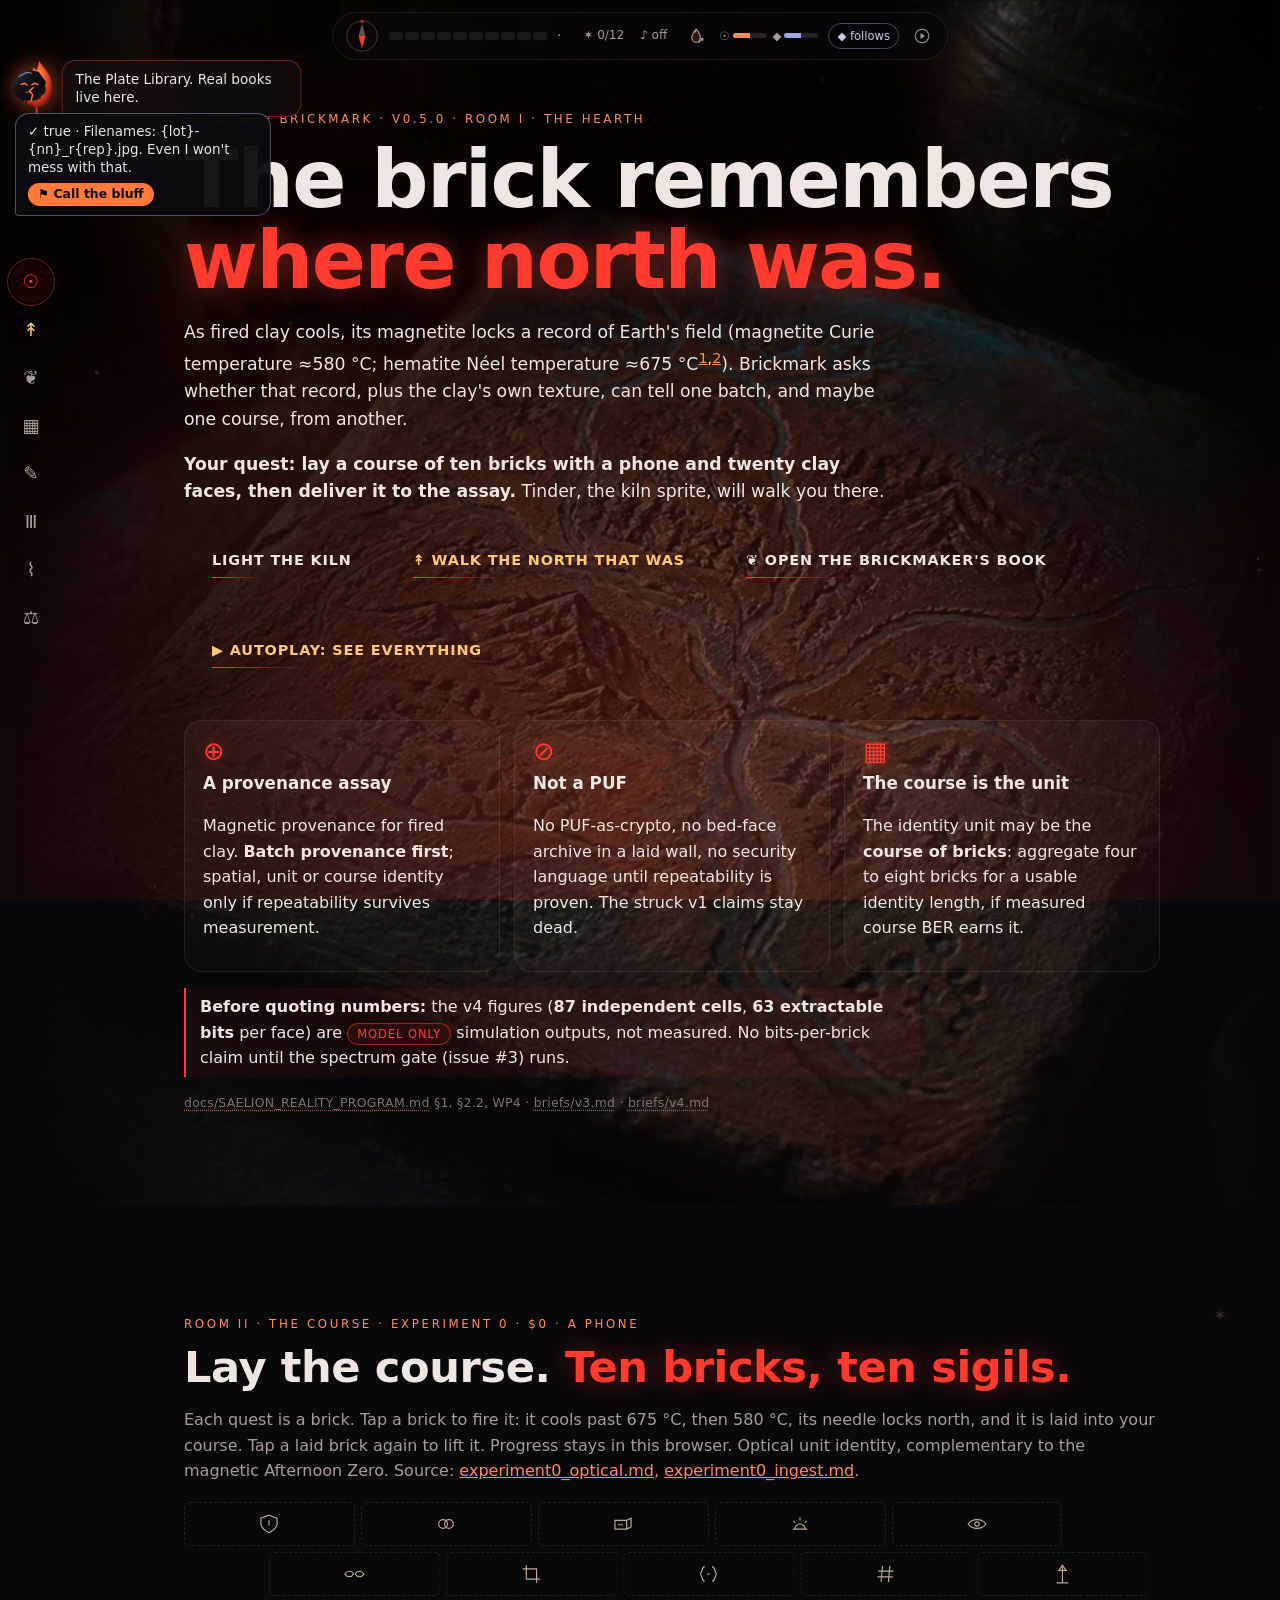
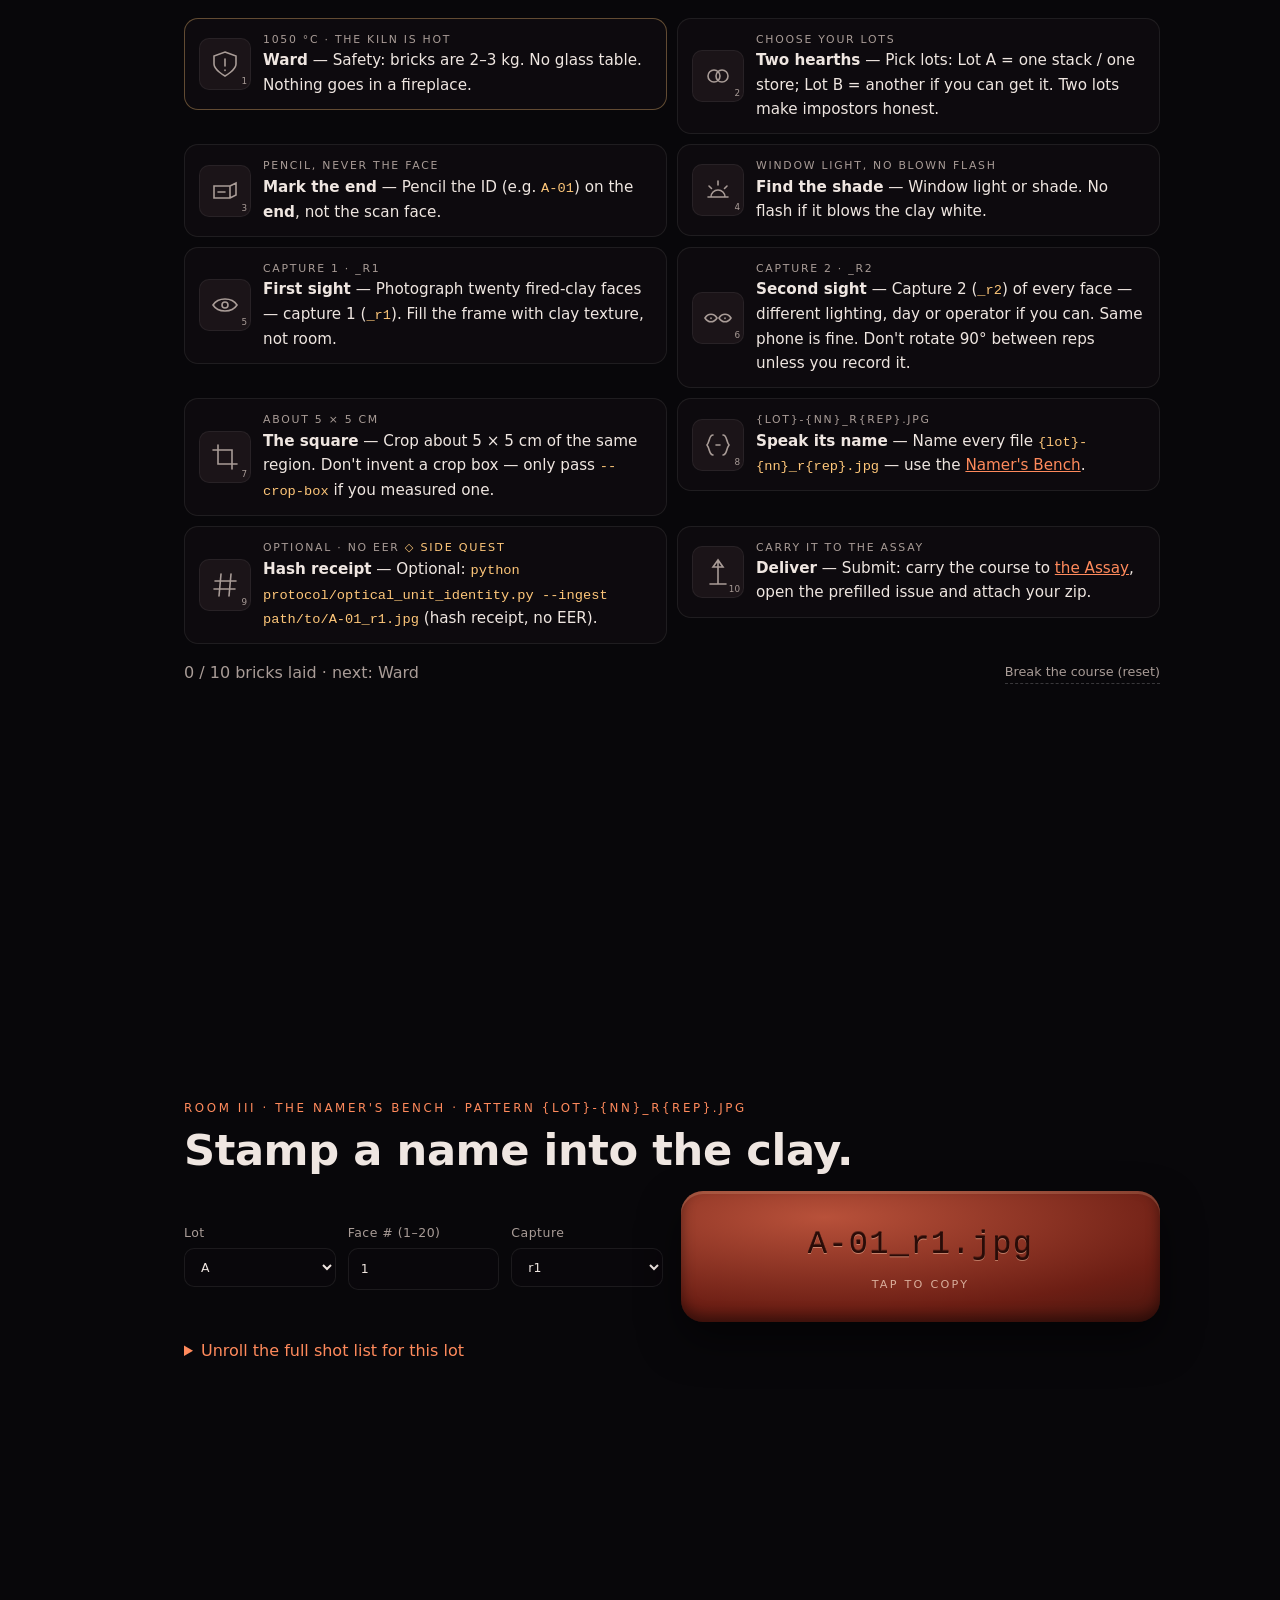
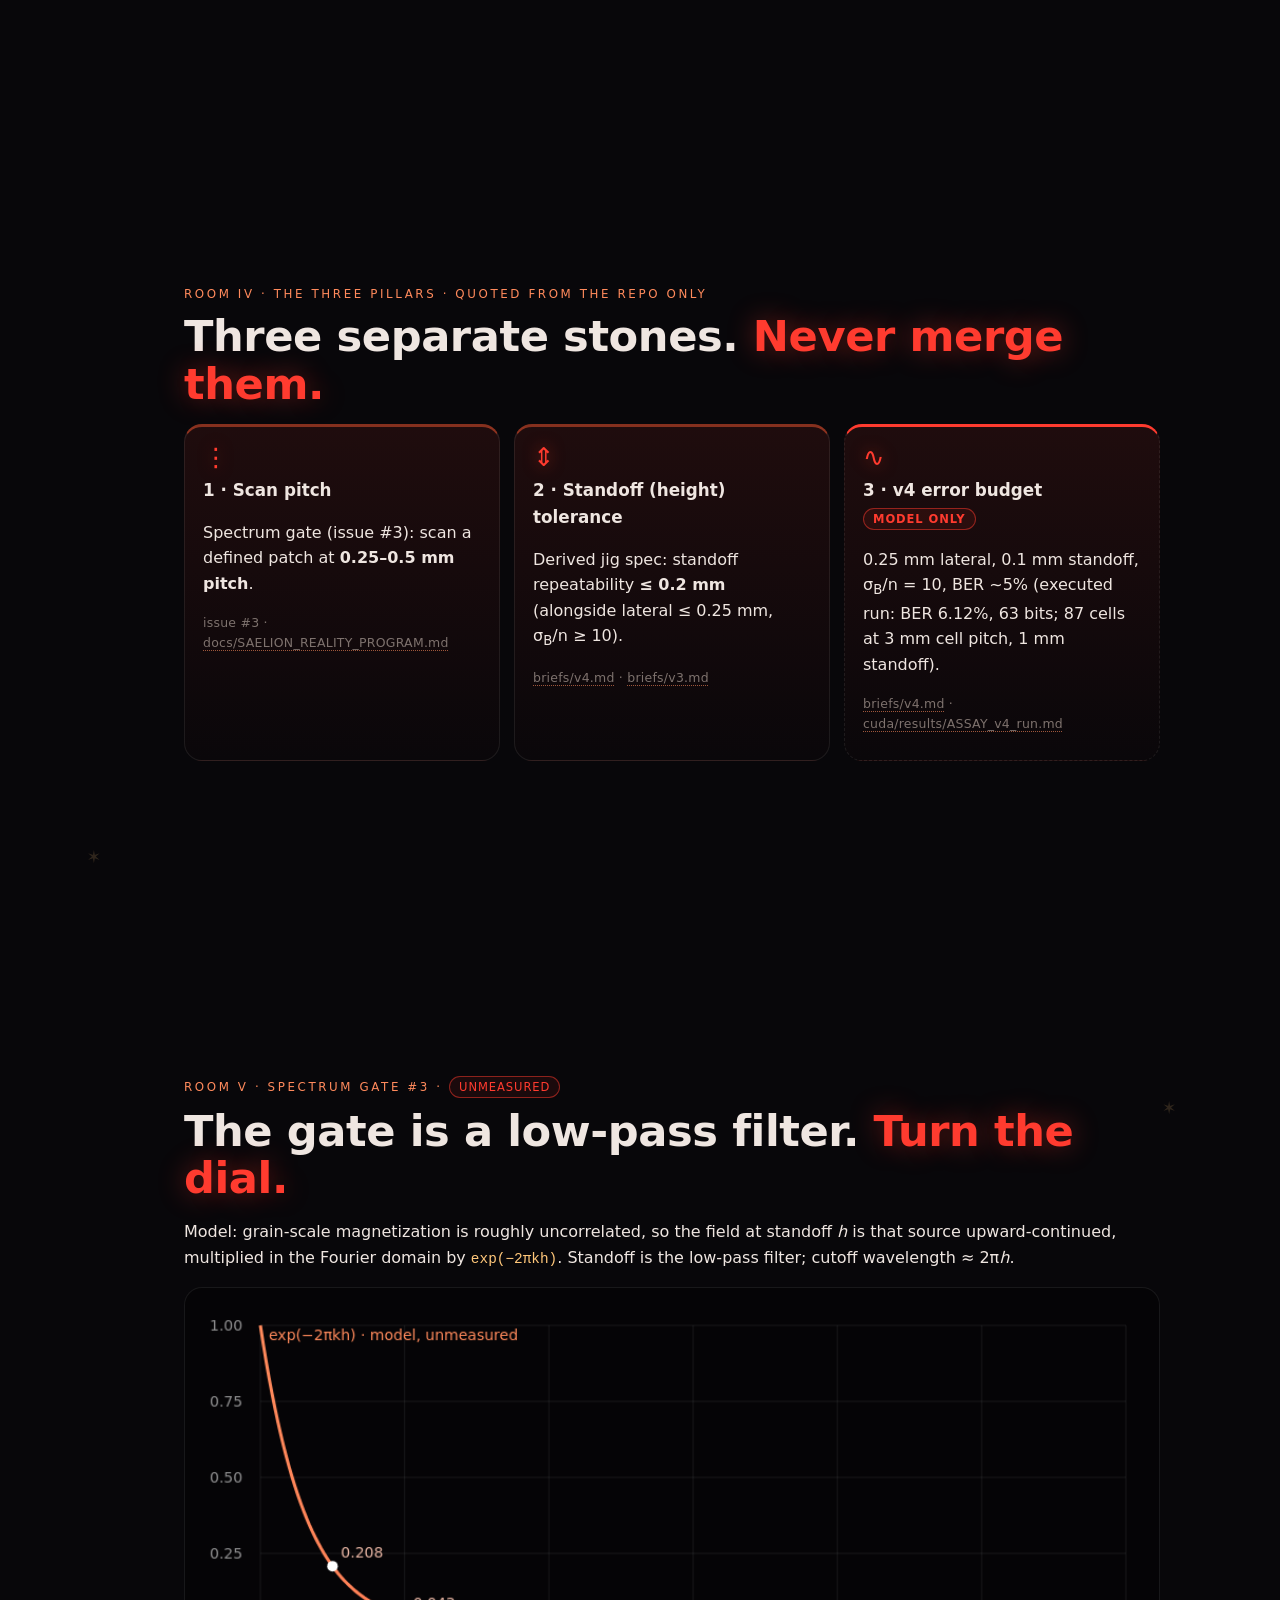
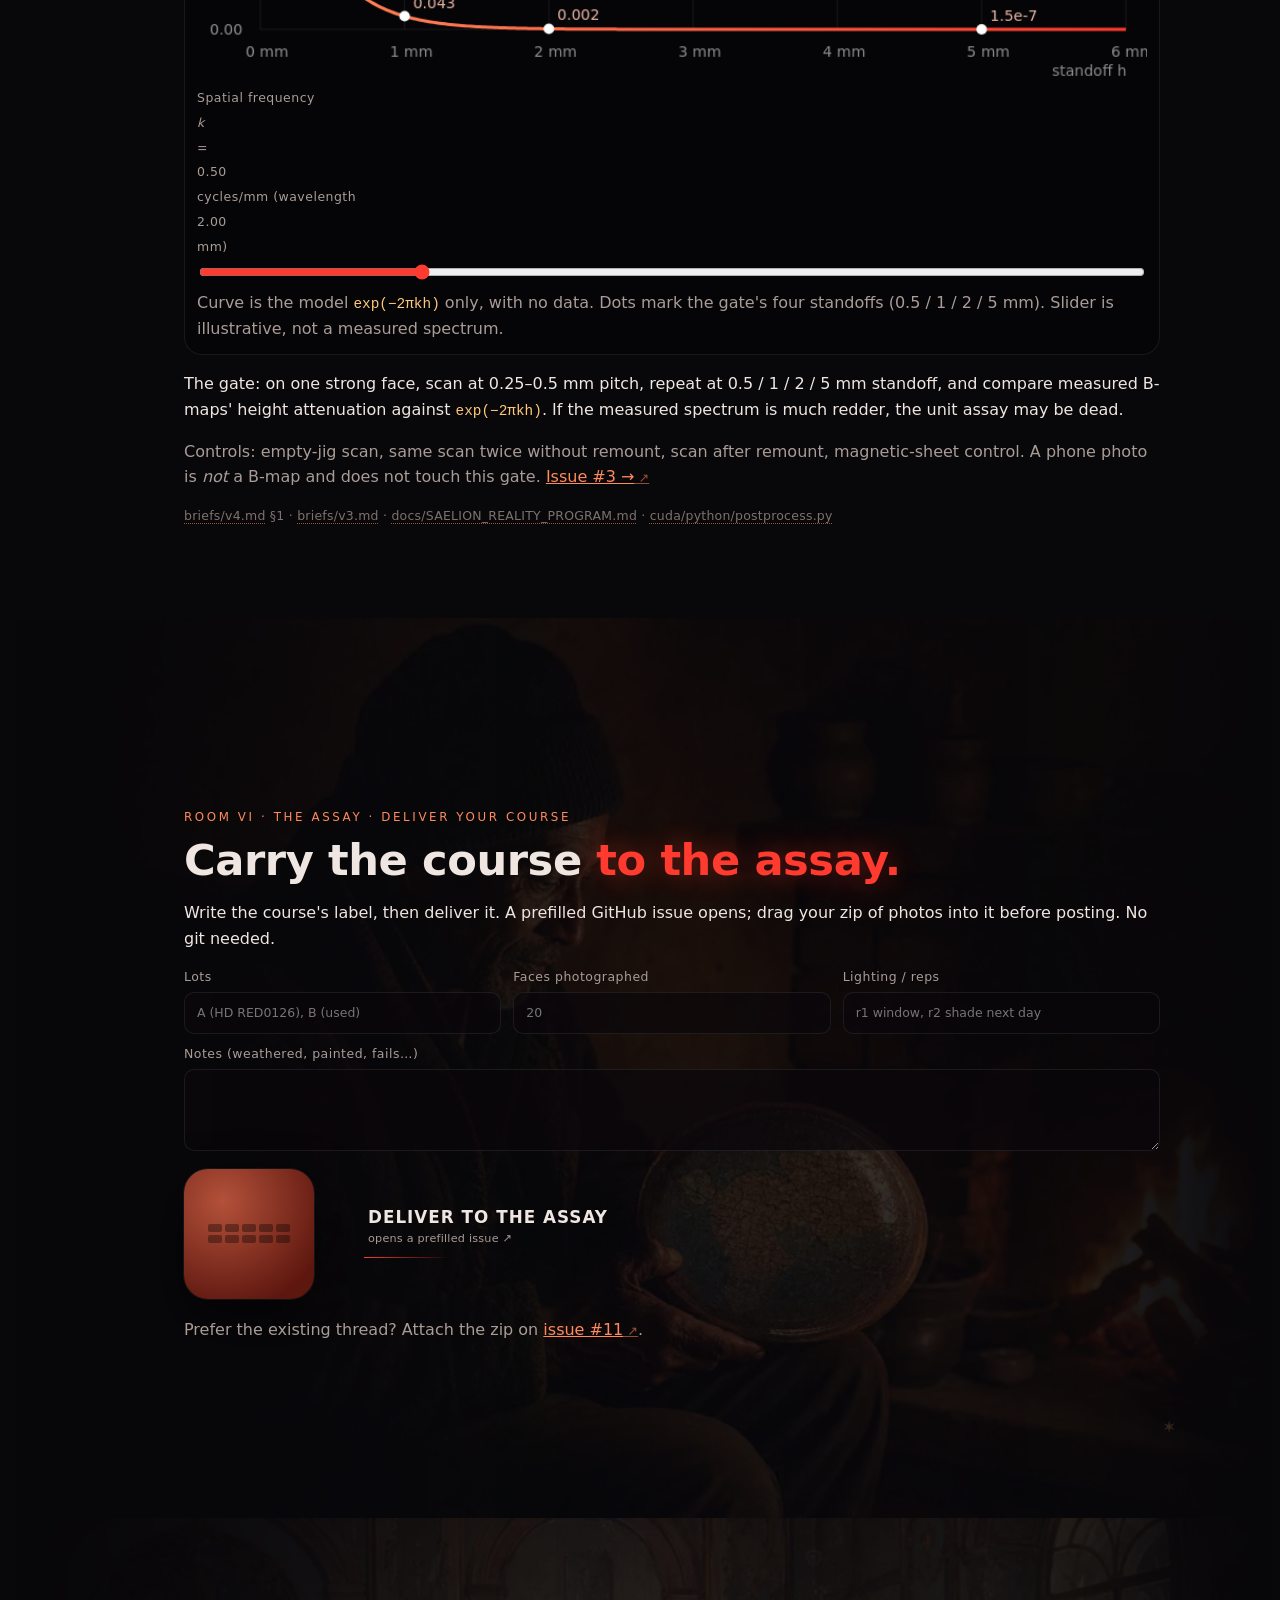
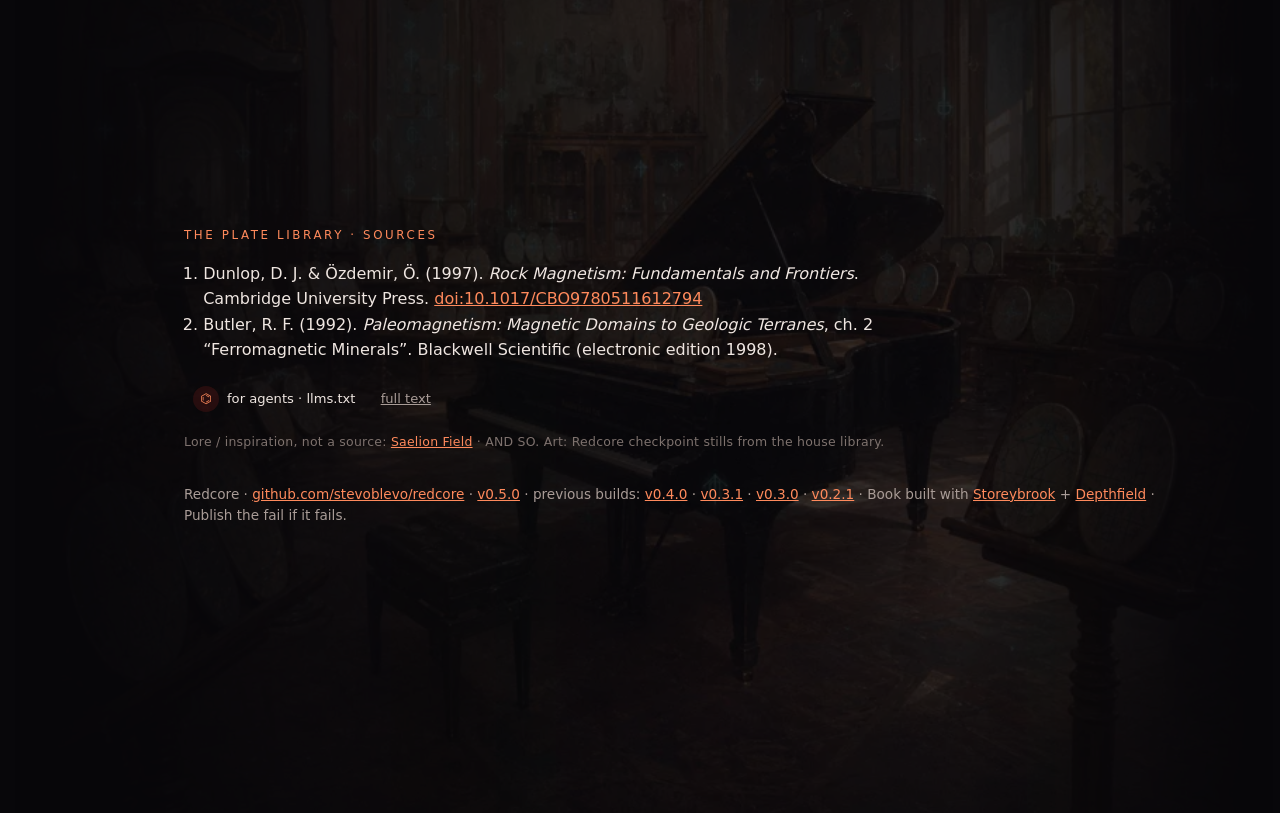
==== commit 2f6701b3: "Site v0.5.0: The Brickmaker's Book (choose-your-path storybook, #book, 13 pages, 3 endings, bookmark" ====
--- a/docs/index.html
+++ b/docs/index.html
@@ -16,6 +16,7 @@
 <meta name="theme-color" content="#08070a">
 <link rel="icon" href="data:image/svg+xml,%3Csvg xmlns=%22http://www.w3.org/2000/svg%22 viewBox=%220 0 16 16%22%3E%3Crect y=%224%22 width=%2216%22 height=%228%22 rx=%221%22 fill=%22%23c24a32%22/%3E%3C/svg%3E">
 <link rel="stylesheet" href="style.css">
+<link rel="stylesheet" href="book.css">
 </head>
 <body>
 <canvas id="kiln" aria-hidden="true"></canvas>
@@ -38,6 +39,7 @@
 <nav class="doors" aria-label="Rooms">
   <a href="#hearth" data-room="hearth"><b>☉</b><span>Hearth</span></a>
   <a href="#north" data-room="north" class="northdoor"><b>↟</b><span>The North That Was</span></a>
+  <a href="#book" data-room="book" class="bookdoor"><b>❦</b><span>The Brickmaker's Book</span></a>
   <a href="#course" data-room="course"><b>▦</b><span>Course</span></a>
   <a href="#bench" data-room="bench"><b>✎</b><span>Bench</span></a>
   <a href="#pillars" data-room="pillars"><b>Ⅲ</b><span>Pillars</span></a>
@@ -143,11 +145,11 @@
 <section class="room hearth" id="hearth">
   <div class="hero-art" style="background-image:url(assets/hearthplate.webp)"></div>
   <div class="inner">
-    <p class="eyebrow">Redcore · Brickmark · <span class="ver">v0.4.0</span> · Room I · the Hearth</p>
+    <p class="eyebrow">Redcore · Brickmark · <span class="ver">v0.5.0</span> · Room I · the Hearth</p>
     <h1>The brick remembers<br><span class="red">where north was.</span></h1>
     <p class="lede">As fired clay cools, its magnetite locks a record of Earth's field (magnetite Curie temperature ≈580&nbsp;°C; hematite Néel temperature ≈675&nbsp;°C<sup><a href="#src-1">1</a>,<a href="#src-2">2</a></sup>). Brickmark asks whether that record, plus the clay's own texture, can tell one batch, and maybe one course, from another.</p>
     <p class="lede"><strong>Your quest: lay a course of ten bricks with a phone and twenty clay faces, then deliver it to the assay.</strong> Tinder, the kiln sprite, will walk you there.</p>
-    <a class="start" href="#course" id="start"><span>Light the kiln</span></a> <a class="start northgo" href="#north"><span>↟ Walk The North That Was</span></a> <a class="start apgo" href="#autoplay" id="apgo"><span>▶ Autoplay: see everything</span></a>
+    <a class="start" href="#course" id="start"><span>Light the kiln</span></a> <a class="start northgo" href="#north"><span>↟ Walk The North That Was</span></a> <a class="start bookgo" href="#book"><span>❦ Open The Brickmaker's Book</span></a> <a class="start apgo" href="#autoplay" id="apgo"><span>▶ Autoplay: see everything</span></a>
     <div class="trio">
       <article class="relic"><i class="sig">⊕</i><h3>A provenance assay</h3><p>Magnetic provenance for fired clay. <strong>Batch provenance first</strong>; spatial, unit or course identity only if repeatability survives measurement.</p></article>
       <article class="relic"><i class="sig">⊘</i><h3>Not a PUF</h3><p>No PUF-as-crypto, no bed-face archive in a laid wall, no security language until repeatability is proven. The struck v1 claims stay dead.</p></article>
@@ -250,12 +252,14 @@
     </ol>
     <p class="agents"><a class="agentdoor" href="https://github.com/stevoblevo/redcore/blob/main/docs/llms.txt"><b>⌬</b><span>for agents · llms.txt</span></a> <a class="agentfull" href="llms-full.txt" target="_blank" rel="noopener">full text</a></p>
     <p class="src">Lore / inspiration, not a source: <a href="https://saelion.co/field">Saelion Field</a> · AND SO. Art: Redcore checkpoint stills from the house library.</p>
-    <p class="foot">Redcore · <a href="https://github.com/stevoblevo/redcore">github.com/stevoblevo/redcore</a> · <a href="https://github.com/stevoblevo/redcore/blob/main/CHANGELOG.md">v0.4.0</a> · previous builds: <a href="v0.3.1/">v0.3.1</a> · <a href="v0.3.0/">v0.3.0</a> · <a href="v0.2.1/">v0.2.1</a> · Publish the fail if it fails.</p>
+    <p class="foot">Redcore · <a href="https://github.com/stevoblevo/redcore">github.com/stevoblevo/redcore</a> · <a href="https://github.com/stevoblevo/redcore/blob/main/CHANGELOG.md">v0.5.0</a> · previous builds: <a href="v0.4.0/">v0.4.0</a> · <a href="v0.3.1/">v0.3.1</a> · <a href="v0.3.0/">v0.3.0</a> · <a href="v0.2.1/">v0.2.1</a> · Book built with <a href="https://github.com/stevoblevo/storeybrook">Storeybrook</a> + <a href="https://github.com/stevoblevo/depthfield">Depthfield</a> · Publish the fail if it fails.</p>
   </div>
 </section>
 </main>
 
 <script src="vendor/marked.min.js"></script>
 <script src="app.js"></script>
+<script src="book.js"></script>
+<script src="clinker.js"></script>
 </body>
 </html>
--- a/docs/book.css
+++ b/docs/book.css
@@ -0,0 +1,130 @@
+/* The Brickmaker's Book (v0.5.0)
+   Paper, washes, deckle/bleed/ink filters, page-turn leaf, durations and easings adapted from
+   Storeybrook (github.com/stevoblevo/storeybrook: project/01-paper.md, 03-color.md, 06-motion.md,
+   components/bundle.css .sb-wash/.sb-leaf/.sb-spread, tokens.css Meta Daylight pigments).
+   Plane depths, follow, tilt gain, depth-of-field blur, haze and vignette from Depthfield
+   (github.com/stevoblevo/depthfield: project/01-depth.md, tokens.css --depth-*, --blur-dof-*). */
+.book{--paper:#f6f1e4;--page:#fbf7ec;--surface:#ece5d3;--line:#d6cbb3;--bink:#26323f;--bmute:#55616c;
+  --rose:#b8325f;--cerulean:#2a6a9c;--sap:#44702a;--gamboge:#d4920f;--copper:#8c5a2b;
+  --wash-sky:#c8e3f4;--wash-meadow:#cfe3b8;--wash-rose:#f3c6d3;--wash-sun:#f7dc97;--wash-brook:#8cc2e6;
+  --tag-lilac:#6a4fa3;--tag-sea:#1f6f5c;--op-wash:.85;--shape-blob:58% 42% 55% 45% / 46% 54% 46% 54%;
+  --dur-turn:700ms;--dur-scene:1600ms;--ease-paper:cubic-bezier(.45,.05,.25,1);--ease-in-out:cubic-bezier(.65,0,.35,1);
+  --blur-dof-1:2px;--blur-dof-2:6px;
+  --grain:url("data:image/svg+xml,%3Csvg xmlns='http://www.w3.org/2000/svg' width='160' height='160'%3E%3Cfilter id='n' x='0' y='0'%3E%3CfeTurbulence type='fractalNoise' baseFrequency='.85' numOctaves='3' stitchTiles='stitch'/%3E%3CfeColorMatrix values='0 0 0 0 .2 0 0 0 0 .22 0 0 0 0 .25 0 0 0 -1.4 1.1'/%3E%3C/filter%3E%3Crect width='160' height='160' filter='url(%23n)'/%3E%3C/svg%3E");
+  --fibre:url("data:image/svg+xml,%3Csvg xmlns='http://www.w3.org/2000/svg' width='420' height='420'%3E%3Cfilter id='f'%3E%3CfeTurbulence type='fractalNoise' baseFrequency='.02 .07' numOctaves='2' seed='4'/%3E%3CfeColorMatrix values='0 0 0 0 .3 0 0 0 0 .32 0 0 0 0 .35 0 0 0 -2.6 1.05'/%3E%3C/filter%3E%3Crect width='420' height='420' filter='url(%23f)'/%3E%3C/svg%3E");
+  position:fixed;inset:0;z-index:46;display:grid;place-items:center;overflow:hidden;
+  background:radial-gradient(70% 60% at 50% 55%,rgba(255,120,60,.16),transparent 70%),radial-gradient(120% 90% at 50% 100%,#1a0f0c,#08070a 70%);color:var(--bink)}
+.book[hidden]{display:none}body.bopen{overflow:hidden}
+.bk-top{position:absolute;top:62px;left:50%;transform:translateX(-50%);z-index:8;display:flex;gap:8px;align-items:center;white-space:nowrap}
+.bk-top button,.bk-cap button{all:unset;cursor:pointer;padding:6px 12px;border-radius:99px;background:rgba(20,12,14,.9);border:1px solid rgba(255,199,122,.35);color:#efe6e1;font-size:.8rem}
+.bk-top button:hover,.bk-top button[aria-pressed=true]{border-color:#ffc77a;color:#ffc77a}
+.bk-top button:focus-visible,.bk-btn:focus-visible,.bk-choice:focus-visible{outline:2px solid #2a6a9c;outline-offset:2px}
+.bk-vol{position:relative;width:min(1120px,94vw);height:min(660px,calc(100vh - 150px));margin-top:40px;perspective:2400px}
+.bk-spread{position:absolute;inset:0;display:grid;grid-template-columns:1fr 1fr;border-radius:6px;background:var(--page);box-shadow:0 30px 80px rgba(0,0,0,.6),0 0 0 6px #3a1d14,0 0 0 8px #241009;overflow:hidden}
+.bk-spread::before{content:"";position:absolute;inset:0;pointer-events:none;z-index:5;background-image:var(--grain);background-size:160px;opacity:.2;mix-blend-mode:multiply}
+.bk-spread::after{content:"";position:absolute;top:0;bottom:0;left:50%;width:64px;transform:translateX(-50%);pointer-events:none;z-index:6;background:linear-gradient(90deg,transparent,rgba(0,0,0,.12) 44%,rgba(0,0,0,.2) 50%,rgba(0,0,0,.12) 56%,transparent);mix-blend-mode:multiply}
+.bk-left{position:relative;overflow:hidden;background:var(--paper)}
+.bk-right{position:relative;overflow:auto;padding:46px 54px 64px 46px;background:linear-gradient(rgba(251,247,236,.78),rgba(251,247,236,.78)),var(--fibre),var(--page);scrollbar-width:thin}
+/* the diorama: three planes + haze + vignette (Depthfield 01-depth) */
+.bk-dio{position:absolute;inset:22px;border-radius:4px;overflow:hidden;filter:url(#sb-deckle);background:var(--paper)}
+.bk-pl{position:absolute;inset:-9%;will-change:transform}
+.bk-pl svg{width:100%;height:100%;display:block}
+.bk-pl.back{filter:blur(var(--blur-dof-1))}
+.bk-dio.pull .bk-pl.back{filter:none}.bk-dio.pull .bk-pl.mid{filter:blur(var(--blur-dof-1))}.bk-dio.pull .bk-pl.front{filter:blur(var(--blur-dof-2))}
+.bk-dio .bk-pl{transition:filter var(--dur-scene) var(--ease-in-out)}.bk-dio.pull .bk-pl{transition:none}
+.bk-haze{position:absolute;left:0;right:0;top:38%;height:26%;background:linear-gradient(transparent,rgba(255,255,255,.08),transparent);pointer-events:none}
+.bk-vig{position:absolute;inset:0;pointer-events:none;background:radial-gradient(120% 95% at 50% 50%,transparent 58%,rgba(58,36,20,.35))}
+.bk-wash{mix-blend-mode:multiply;opacity:var(--op-wash);filter:url(#sb-bleed)}
+.bk-ink{fill:none;stroke:#2f3b48;stroke-width:1.6;stroke-linecap:round;stroke-linejoin:round;filter:url(#sb-ink)}
+.bk-plate{position:absolute;inset:0;background-size:cover;background-position:center;mix-blend-mode:multiply;opacity:.38;filter:sepia(.7) saturate(.6) contrast(.9)}
+.bk-capt{position:absolute;left:30px;bottom:30px;right:30px;z-index:3;font:italic .78rem/1.3 Georgia,"Iowan Old Style",serif;color:var(--bmute);background:rgba(251,247,236,.86);padding:4px 10px;border-radius:3px;width:max-content;max-width:90%}
+/* text */
+.bk-text{font:1.04rem/1.62 Georgia,"Iowan Old Style","Palatino Linotype",serif;max-width:36rem}
+.bk-text h2{font:700 clamp(1.5rem,2.6vw,2.1rem)/1.12 Georgia,serif;margin:.1rem 0 .8rem;color:var(--bink);letter-spacing:0}
+.bk-text h2::first-letter{color:var(--rose)}
+.bk-eye{font:600 .7rem/1 ui-sans-serif,system-ui,sans-serif;letter-spacing:.2em;text-transform:uppercase;color:var(--copper);margin:0 0 .6rem}
+.bk-tag{display:inline-block;font:600 .64rem/1 ui-sans-serif,system-ui,sans-serif;letter-spacing:.1em;text-transform:uppercase;padding:3px 7px;border-radius:99px;margin-right:6px;vertical-align:2px}
+.bk-tag.lore{color:var(--tag-lilac);background:rgba(106,79,163,.12)}.bk-tag.real{color:var(--tag-sea);background:rgba(31,111,92,.12)}
+.bk-lore{margin:0 0 .9rem}
+.bk-fact{margin:1rem 0;padding:12px 14px;border-left:3px solid var(--tag-sea);background:rgba(31,111,92,.06);font:.92rem/1.5 ui-sans-serif,system-ui,sans-serif;border-radius:0 6px 6px 0}
+.bk-fact .src{display:block;margin-top:6px;font-size:.72rem;color:var(--bmute)}
+.bk-fact code{color:var(--copper)}.book a{color:var(--cerulean)}.book sup a{text-decoration:none}
+.bk-choices{display:flex;flex-direction:column;gap:9px;margin-top:1.2rem}
+.bk-choice{all:unset;cursor:pointer;display:block;padding:11px 15px;border-radius:6px;background:var(--page);border:1.5px solid var(--bink);box-shadow:0 2px 0 rgba(38,50,63,.15),0 6px 14px rgba(38,50,63,.1);font:1rem/1.35 Georgia,serif;transition:transform .12s}
+.bk-choice:hover{transform:translateY(-2px)}.bk-choice small{display:block;font:.76rem ui-sans-serif,system-ui,sans-serif;color:var(--bmute)}
+.bk-choice.read::after{content:" ✓ read";font:.7rem ui-sans-serif,system-ui;color:var(--sap)}
+.bk-choice.go{background:var(--rose);color:#fff;border-color:var(--rose)}
+.bk-folio{position:absolute;bottom:18px;left:0;right:0;text-align:center;font:italic .8rem Georgia,serif;color:var(--bmute)}
+.bk-nav{position:absolute;bottom:10px;z-index:7;all:unset;cursor:pointer;font:1.3rem Georgia,serif;color:var(--copper);padding:4px 10px}
+/* marginalia sigils */
+.bk-mg{all:unset;position:absolute;cursor:pointer;width:30px;height:30px;display:grid;place-items:center;font:1.05rem Georgia,serif;color:rgba(47,59,72,.2);border-radius:50%;z-index:7;transition:color .3s,transform .3s}
+.bk-mg:hover{color:rgba(47,59,72,.6);transform:rotate(-8deg) scale(1.15)}.bk-mg.found{color:var(--gamboge);text-shadow:0 0 8px rgba(212,146,15,.5)}
+/* cover */
+.bk-cover{position:absolute;inset:0;z-index:9;transform-origin:left center;transform-style:preserve-3d;transition:transform 1.1s var(--ease-paper);cursor:pointer}
+.bk-cover>div{position:absolute;inset:0;backface-visibility:hidden;border-radius:6px}
+.bk-cf{background:radial-gradient(90% 80% at 40% 35%,#6e2a1c,#3a140d 70%,#24100a);box-shadow:0 30px 80px rgba(0,0,0,.7),inset 0 0 0 10px rgba(0,0,0,.18),inset 0 0 0 12px rgba(255,199,122,.28);display:grid;place-items:center;text-align:center;color:#f3d79a}
+.bk-cf::before{content:"";position:absolute;inset:0;border-radius:inherit;background-image:var(--grain);background-size:120px;opacity:.5;mix-blend-mode:overlay}
+.bk-cf h1{font:700 clamp(2rem,5vw,3.6rem)/1.05 Georgia,serif;margin:.4rem 0;color:#f3d79a;text-shadow:0 1px 0 #000,0 0 18px rgba(255,170,90,.35)}
+.bk-cf p{font:italic 1rem Georgia,serif;margin:.3rem 0;color:#e6c48a}
+.bk-cf .bk-seal{display:inline-grid;place-items:center;width:64px;height:64px;border-radius:50%;background:#b8325f;color:#fff;font:1.6rem Georgia;box-shadow:inset 0 2px 0 rgba(255,255,255,.35),inset 0 -3px 6px rgba(0,0,0,.25),0 3px 8px rgba(0,0,0,.4);margin:10px auto}
+.bk-cb{transform:rotateY(180deg);background:var(--surface) var(--fibre)}
+.bk-vol.opened .bk-cover{transform:rotateY(-178deg);pointer-events:none}
+.bk-vol.opened .bk-cover .bk-cb{opacity:0;transition:opacity .2s 1s}
+.bk-btn{all:unset;cursor:pointer;display:inline-block;margin:6px;padding:9px 16px;border-radius:99px;background:#f3d79a;color:#3a140d;font:600 .9rem ui-sans-serif,system-ui}
+.bk-btn.alt{background:transparent;border:1px solid #f3d79a;color:#f3d79a}
+/* the turning leaf (Storeybrook .sb-leaf) */
+.bk-leaf{position:absolute;top:0;bottom:0;right:0;width:50%;transform-origin:left center;transform-style:preserve-3d;z-index:8;pointer-events:none}
+.bk-leaf>div{position:absolute;inset:0;backface-visibility:hidden;background:var(--page);box-shadow:0 18px 40px rgba(38,50,63,.18)}
+.bk-leaf>.b{transform:rotateY(180deg);background:var(--paper)}
+/* ribbon */
+.bk-rib{all:unset;cursor:pointer;position:absolute;top:-8px;right:64px;z-index:10;width:30px;height:120px;background:linear-gradient(90deg,#8e1f2a,#c23a3a 50%,#8e1f2a);clip-path:polygon(0 0,100% 0,100% 100%,50% 86%,0 100%);box-shadow:0 4px 8px rgba(0,0,0,.4);transition:height .3s}
+.bk-rib:hover{height:134px}.bk-rib span{position:absolute;width:1px;height:1px;overflow:hidden;clip:rect(0 0 0 0)}
+.bk-ribcue{position:absolute;top:120px;right:20px;z-index:10;font:italic .75rem Georgia;color:#f3d79a;background:rgba(20,12,14,.9);padding:3px 9px;border-radius:99px;opacity:0;transition:opacity .3s;pointer-events:none}
+.bk-rib:hover+.bk-ribcue,.bk-ribcue.on{opacity:1}
+/* map */
+.bk-map svg{width:100%;height:auto;max-height:440px}
+.bk-map .n circle{fill:var(--page);stroke:#9aa3a0;stroke-width:1.4;stroke-dasharray:3 3}
+.bk-map .n.read circle{fill:var(--wash-sun);stroke:var(--bink);stroke-dasharray:none;stroke-width:2}
+.bk-map .n.end circle{r:15}.bk-map .n text{font:11px Georgia,serif;fill:var(--bmute);text-anchor:middle}
+.bk-map .n.read text{fill:var(--bink)}.bk-map .e{stroke:#c9c2b0;stroke-width:1.4;stroke-dasharray:4 4;fill:none}.bk-map .e.read{stroke:var(--rose);stroke-dasharray:none;stroke-width:2.4}
+.bk-map .n{cursor:pointer}
+/* read-to-me caption */
+.bk-cap{position:absolute;left:50%;bottom:14px;transform:translateX(-50%);z-index:11;width:min(760px,94vw);background:rgba(20,12,14,.94);border:1px solid rgba(255,199,122,.4);border-radius:14px;padding:10px 14px;color:#efe6e1;display:grid;grid-template-columns:1fr auto;gap:6px 10px;align-items:center}
+.bk-cap[hidden]{display:none}.bk-cap p{margin:0;font:italic .95rem/1.4 Georgia,serif}.bk-cap .ctl{display:flex;gap:6px;align-items:center}
+.bk-cap .bar{grid-column:1/-1;height:3px;background:rgba(255,255,255,.1);border-radius:3px;overflow:hidden}.bk-cap .bar i{display:block;height:100%;width:0;background:#ffc77a}
+.bk-cap.paused p::before{content:"❚❚ paused · ";color:#ffc77a;font-style:normal}
+/* Tinder & Clinker in the margins: ink-sketched */
+body.bopen .pet{filter:none;width:46px;height:46px}
+body.bopen .pet .flame{fill:rgba(212,146,15,.28);stroke:#3a2a20;stroke-width:2.2;filter:url(#sb-ink)}
+body.bopen .pet .tail path{stroke:#3a2a20}body.bopen .pet .tail .tip{fill:#3a2a20}
+body.bopen .bubble{background:#fbf7ec;color:#26323f;border-color:#26323f;font-family:Georgia,serif}
+@media (max-width:760px){
+ .bk-vol{width:96vw;height:calc(100vh - 120px);margin-top:58px}
+ .bk-spread{display:block;overflow:auto}
+ .bk-left{position:sticky;top:0;height:40vh;z-index:1}
+ .bk-dio{inset:10px}
+ .bk-right{overflow:visible;padding:22px 20px 90px;position:relative;z-index:2;box-shadow:0 -10px 20px rgba(38,50,63,.08)}
+ .bk-spread::after{display:none}.bk-leaf{width:100%}
+ .bk-top{top:58px;gap:4px}.bk-top button{padding:5px 9px;font-size:.72rem}
+ .bk-rib{right:18px;height:84px}.bk-rib span{display:none}
+ .bk-text{font-size:1rem}
+}
+@media (prefers-reduced-motion:reduce){.bk-cover,.bk-dio .bk-pl,.bk-choice,.bk-rib{transition:none!important}}
+.book.rm .bk-cover,.book.rm .bk-dio .bk-pl{transition:none!important}
+/* Clinker */
+.clinker{position:fixed;left:0;top:0;width:48px;height:48px;z-index:60;cursor:pointer;filter:drop-shadow(0 0 8px rgba(255,90,40,.35));transition:opacity .4s}
+.clinker svg{width:100%;height:100%;overflow:visible}.clinker.nap,.cbub.nap{opacity:0;pointer-events:none}
+.clinker .sheen{stroke:rgba(200,210,255,.55);stroke-width:2;stroke-linecap:round}
+.clinker .crack,.clinker .ceyes path{fill:none;stroke:#ff7a3a;stroke-width:2.4;stroke-linecap:round;animation:smoulder 2.8s ease-in-out infinite}
+.clinker .cmouth{stroke:#ff7a3a;stroke-width:1.6;opacity:.7}
+@keyframes smoulder{50%{stroke:#ffb05a;filter:drop-shadow(0 0 3px #ff5a1a)}}
+.clinker.called{animation:shake .5s}@keyframes shake{25%{transform:translateX(-4px)}75%{transform:translateX(4px)}}
+.cbub{position:fixed;left:0;top:0;z-index:61;max-width:256px;padding:9px 12px;border-radius:14px 14px 14px 4px;background:rgba(12,11,16,.95);border:1px solid rgba(160,170,220,.45);color:#e6e3ee;font-size:.84rem;line-height:1.35;opacity:0;pointer-events:none;transition:opacity .3s}
+.cbub.on{opacity:1;pointer-events:auto}.cbub button{all:unset;cursor:pointer;display:inline-block;margin-top:6px;padding:3px 10px;border-radius:99px;background:#ff7a3a;color:#120c0a;font-weight:700;font-size:.78rem}
+.trust{display:inline-flex;gap:6px;align-items:center;font-size:.72rem;color:var(--mute,#a99c97)}
+.trust>span{display:inline-flex;align-items:center;gap:3px}.trust i{display:inline-block;width:34px;height:5px;border-radius:3px;background:rgba(255,255,255,.12);overflow:hidden}.trust b{display:block;height:100%;transition:width .5s}
+.trust .tt b{background:#ff8a5c}.trust .tc b{background:#9aa6e6}
+.cmode{all:unset;cursor:pointer;font-size:.72rem;padding:3px 8px;border-radius:99px;border:1px solid rgba(160,170,220,.4);color:#c9cdea;white-space:nowrap}
+body.bopen .clinker{filter:none}body.bopen .clinker .lump{fill:rgba(38,50,63,.22);stroke:#26323f;stroke-width:2;filter:url(#sb-ink)}
+@media (max-width:760px){.trust i{width:22px}.cmode{font-size:0;padding:3px 6px}.cmode::first-letter{font-size:.8rem}.clinker{width:40px;height:40px}}
+@media (prefers-reduced-motion:reduce){.clinker .crack,.clinker .ceyes path{animation:none}.clinker.called{animation:none}}
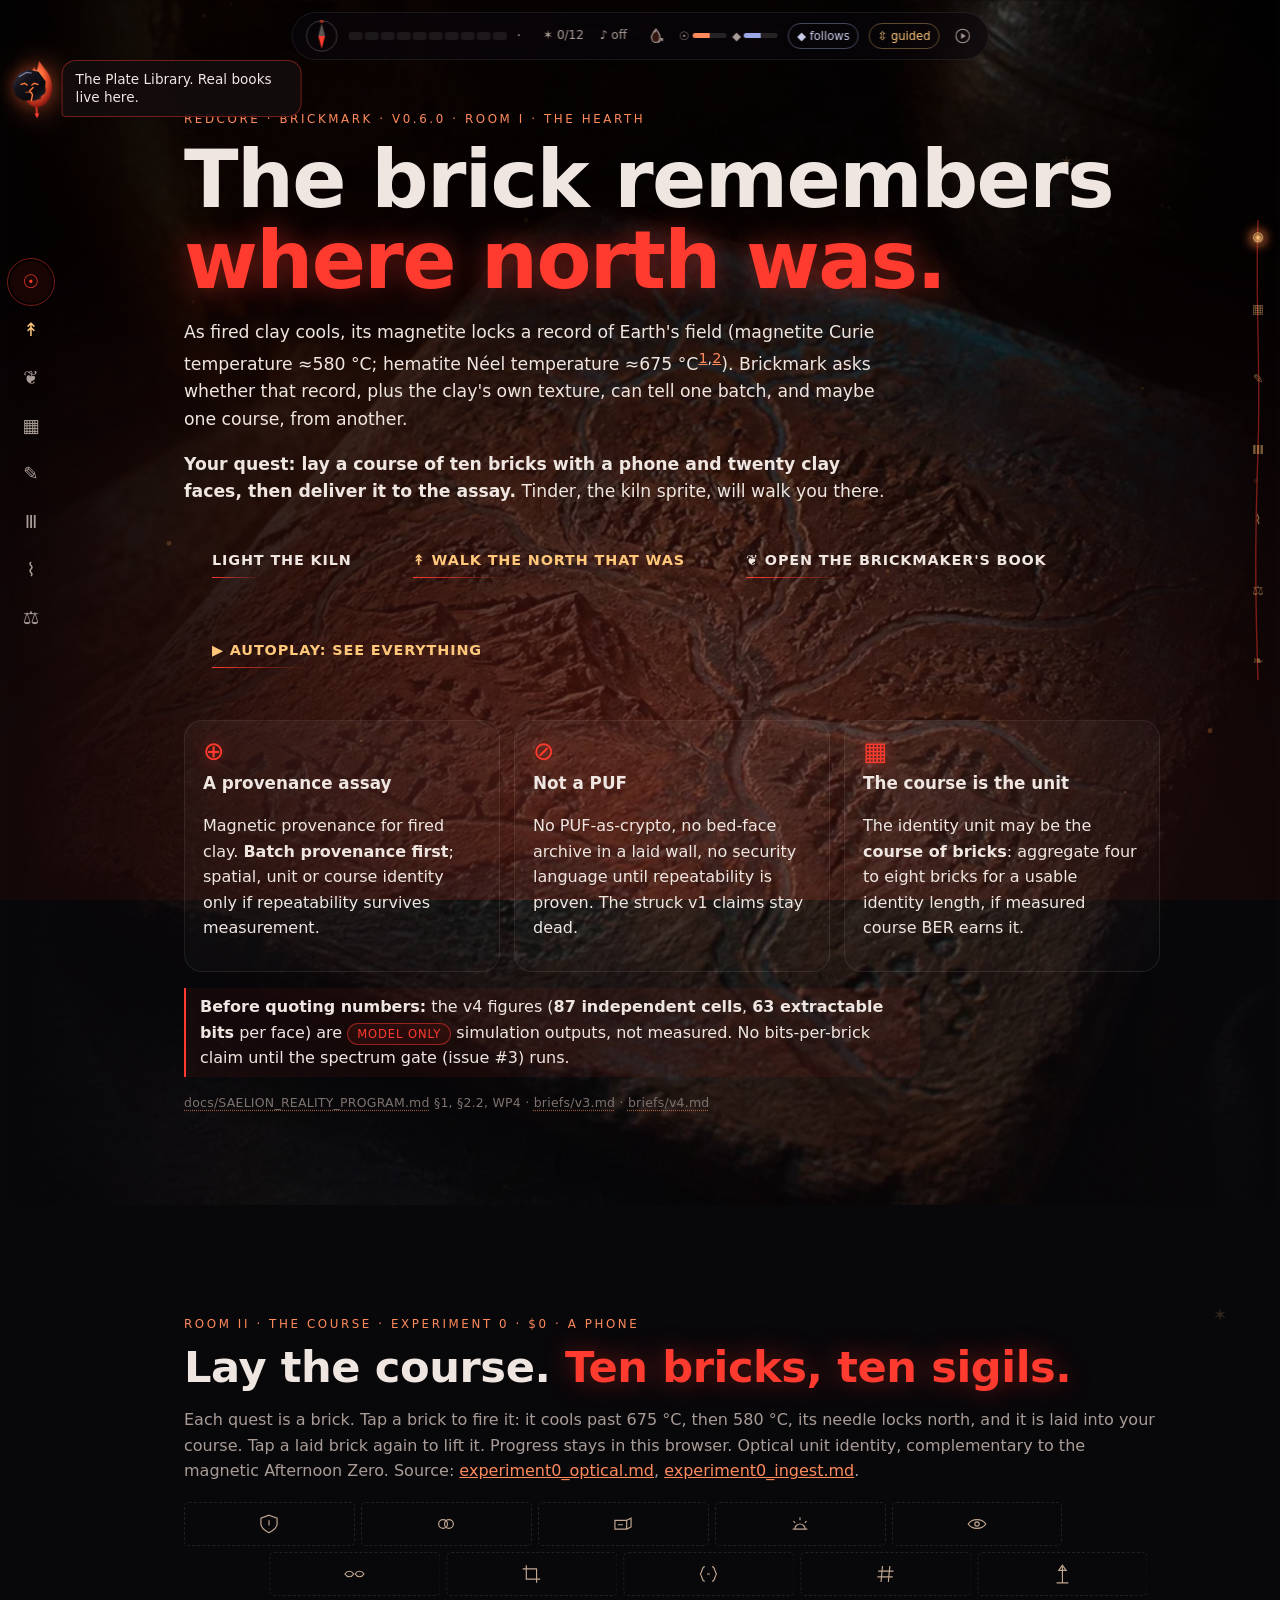
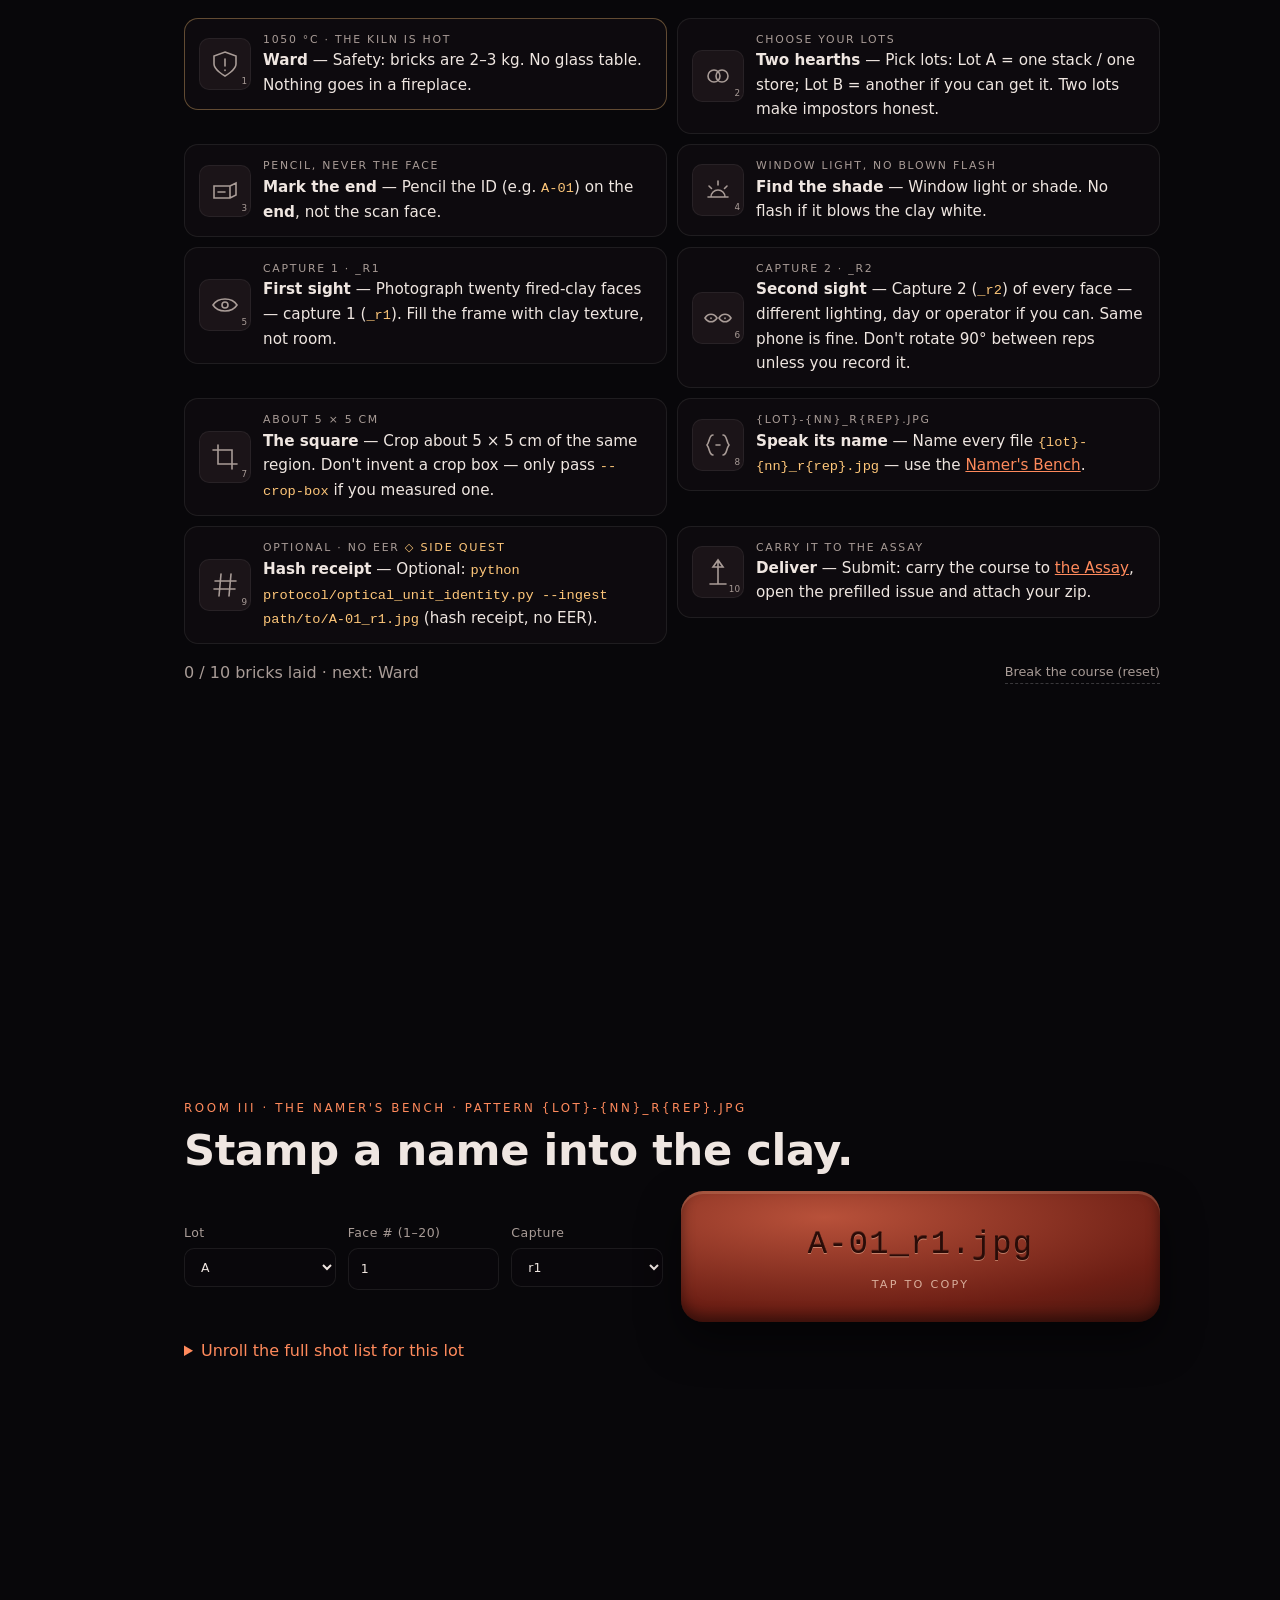
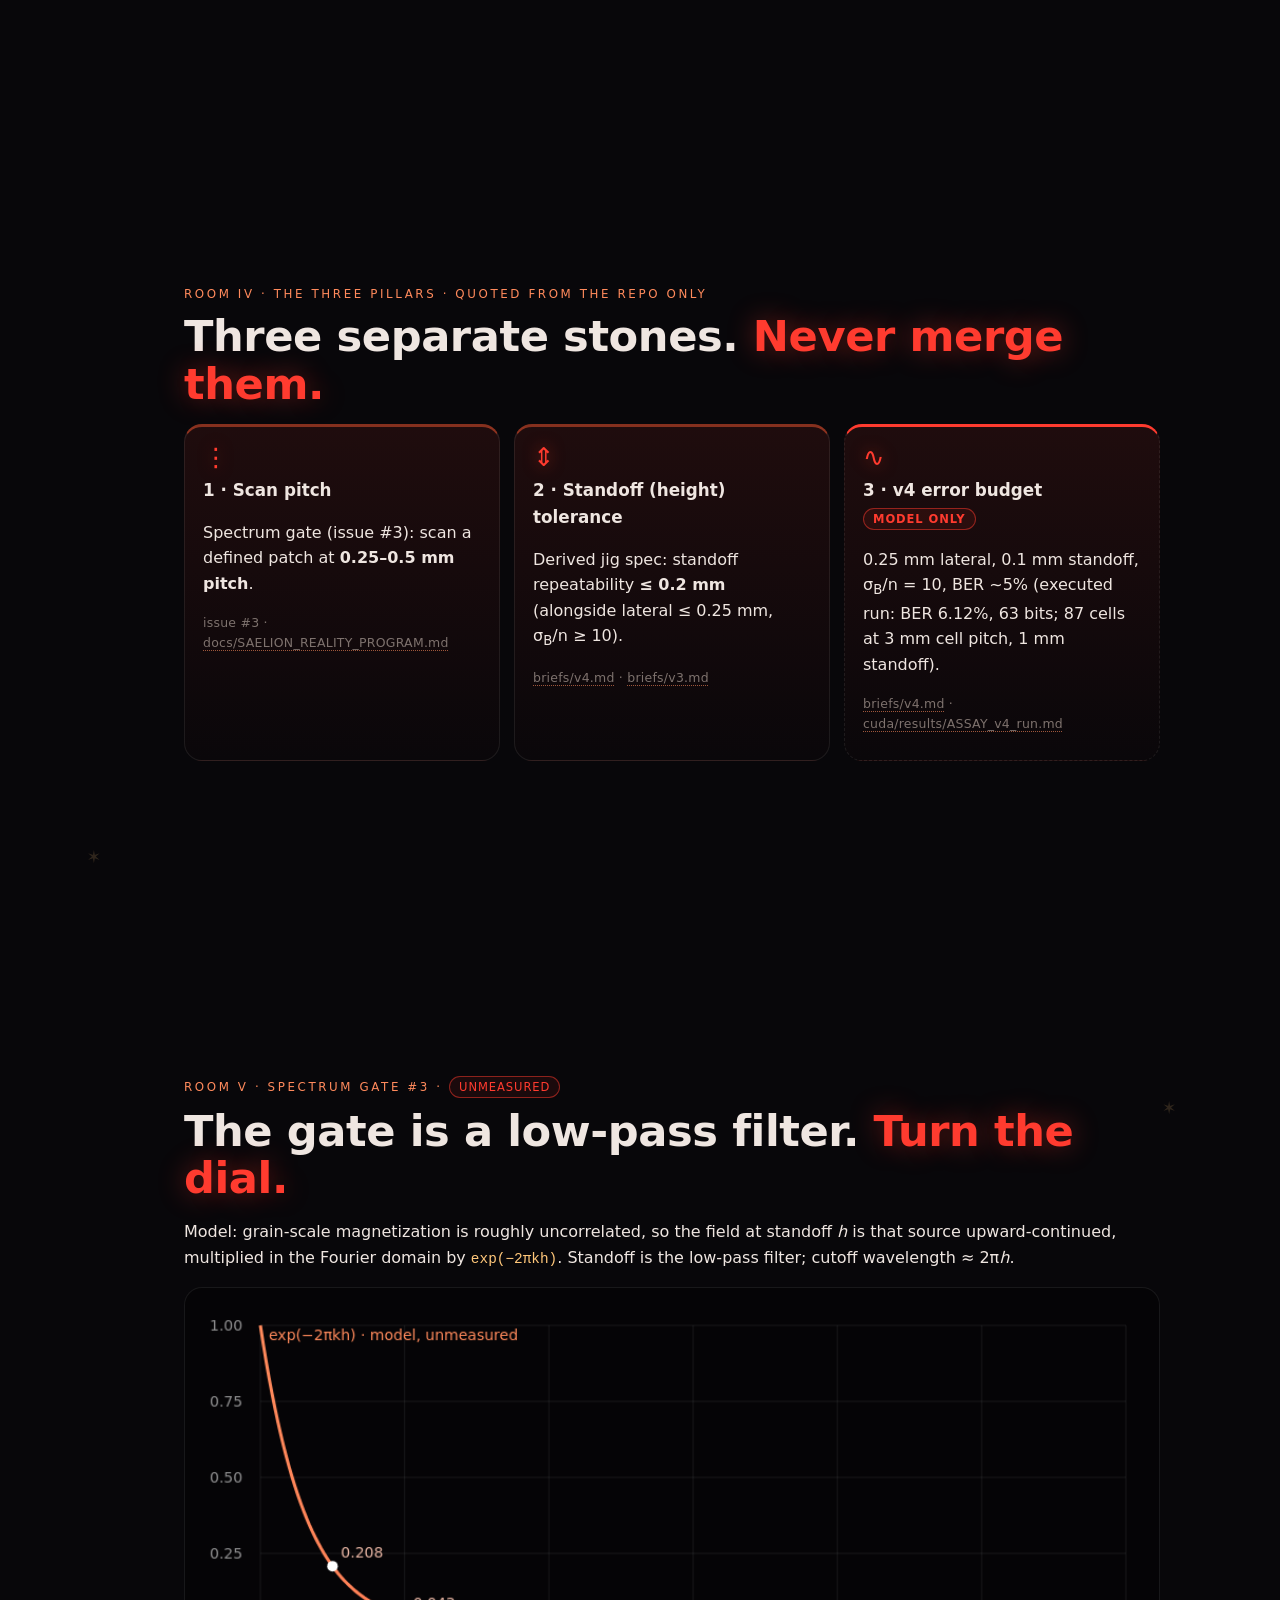
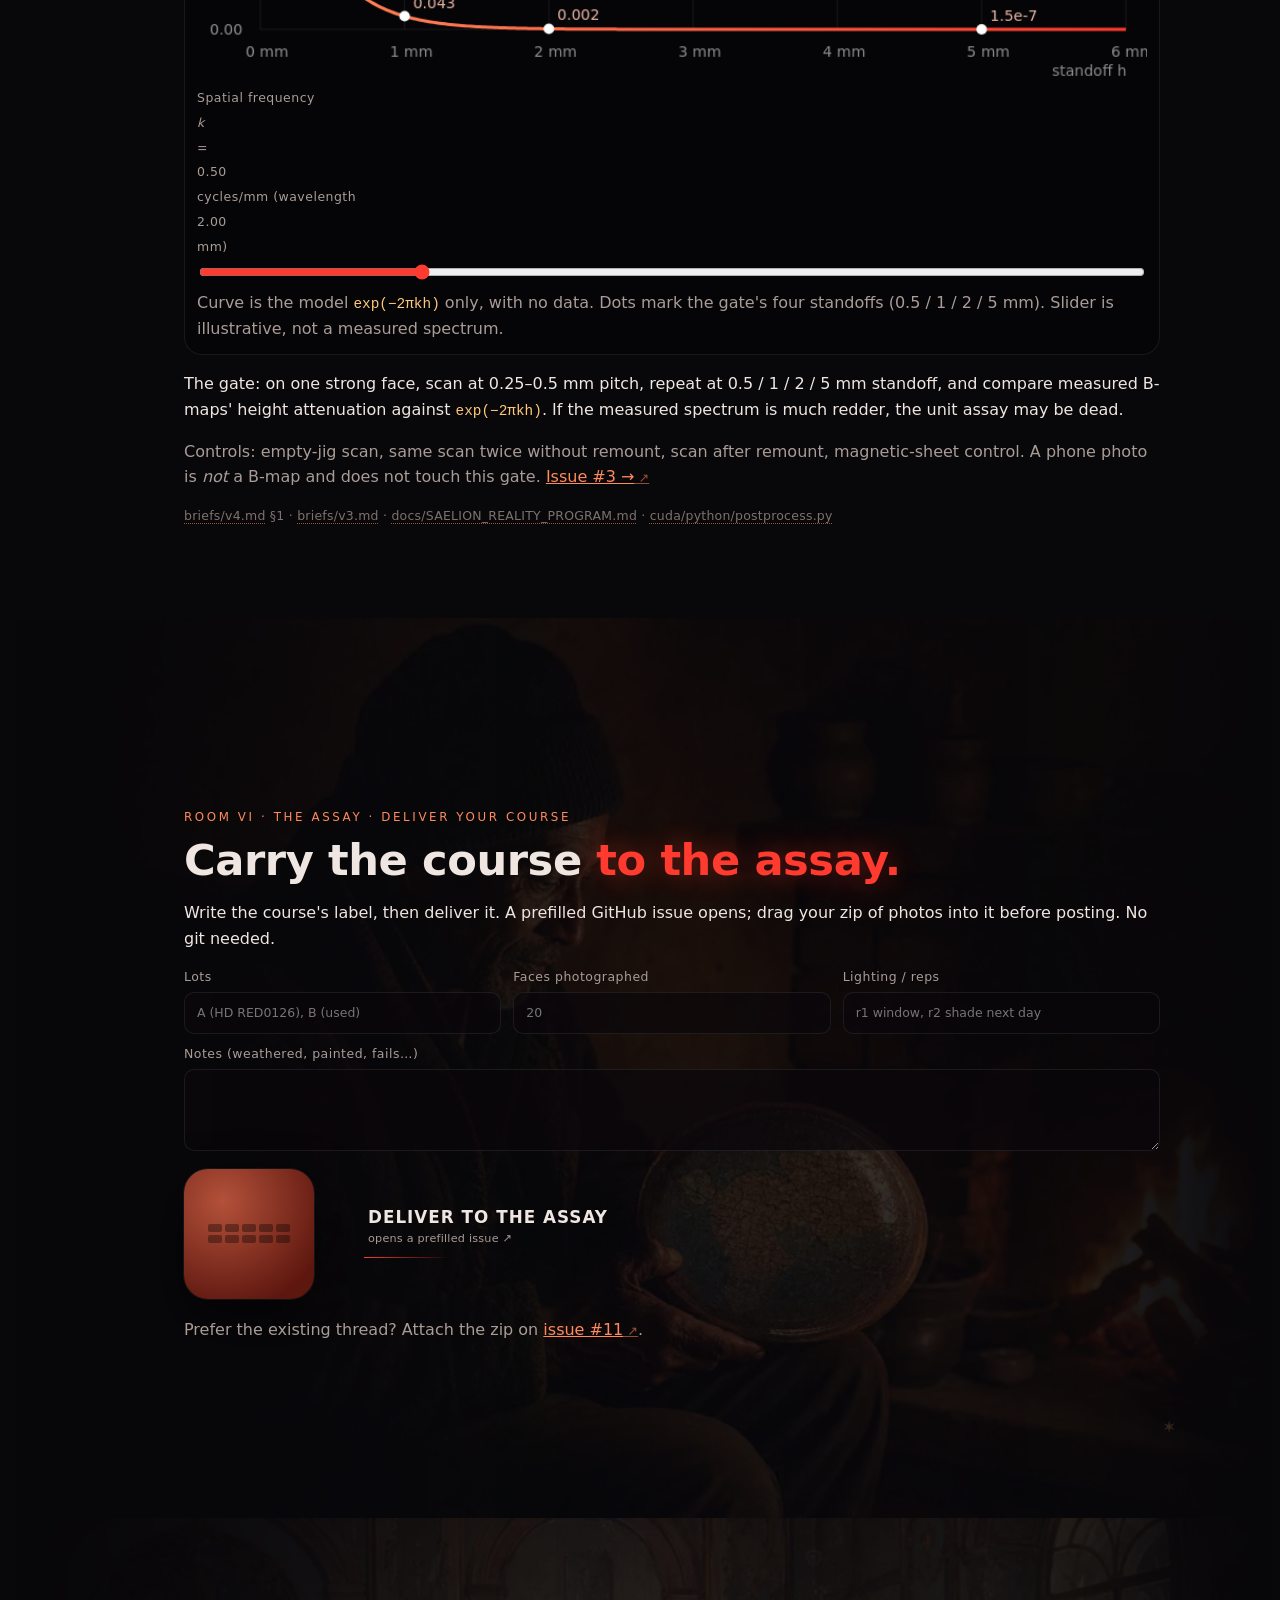
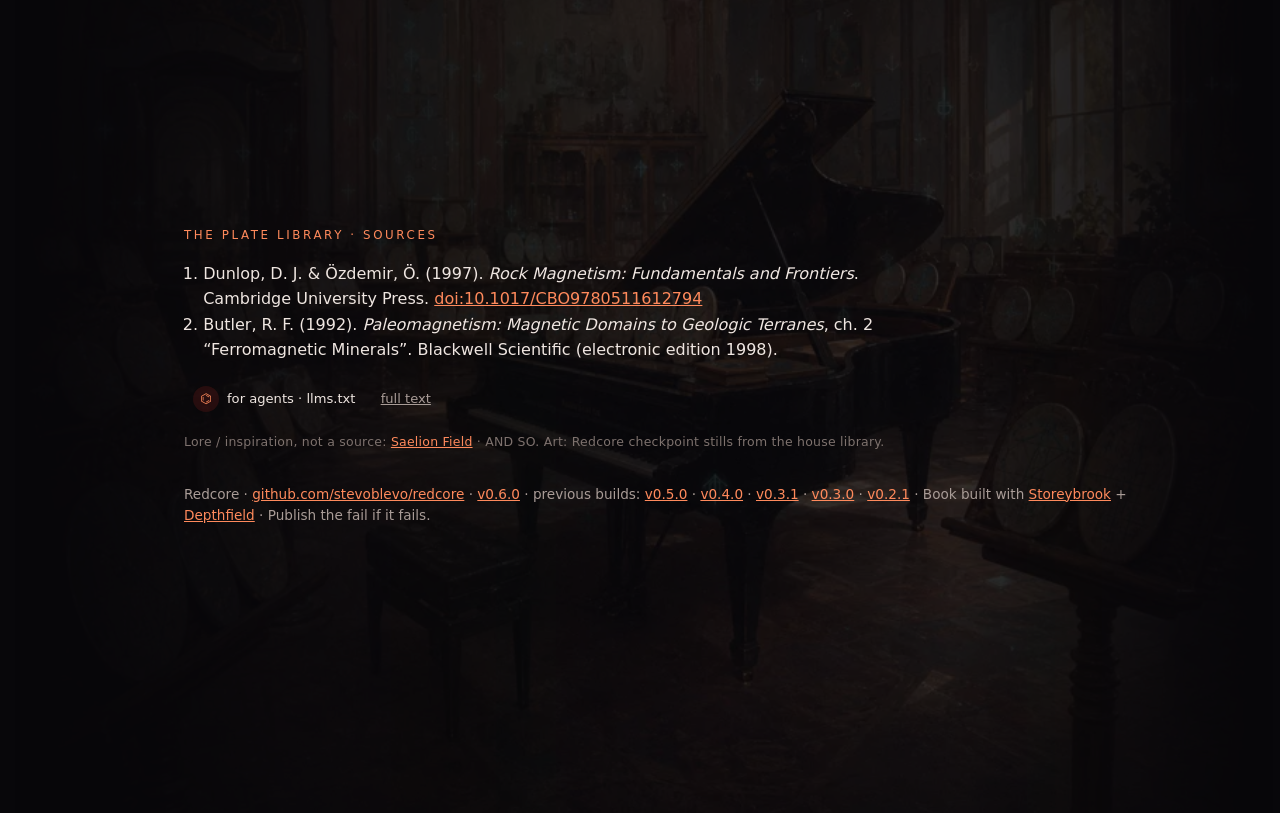
==== commit 55c7320f: "WIP v0.6.0: scroll nav + mechanics" ====
--- a/docs/index.html
+++ b/docs/index.html
@@ -145,7 +145,7 @@
 <section class="room hearth" id="hearth">
   <div class="hero-art" style="background-image:url(assets/hearthplate.webp)"></div>
   <div class="inner">
-    <p class="eyebrow">Redcore · Brickmark · <span class="ver">v0.5.0</span> · Room I · the Hearth</p>
+    <p class="eyebrow">Redcore · Brickmark · <span class="ver">v0.6.0</span> · Room I · the Hearth</p>
     <h1>The brick remembers<br><span class="red">where north was.</span></h1>
     <p class="lede">As fired clay cools, its magnetite locks a record of Earth's field (magnetite Curie temperature ≈580&nbsp;°C; hematite Néel temperature ≈675&nbsp;°C<sup><a href="#src-1">1</a>,<a href="#src-2">2</a></sup>). Brickmark asks whether that record, plus the clay's own texture, can tell one batch, and maybe one course, from another.</p>
     <p class="lede"><strong>Your quest: lay a course of ten bricks with a phone and twenty clay faces, then deliver it to the assay.</strong> Tinder, the kiln sprite, will walk you there.</p>
@@ -252,7 +252,7 @@
     </ol>
     <p class="agents"><a class="agentdoor" href="https://github.com/stevoblevo/redcore/blob/main/docs/llms.txt"><b>⌬</b><span>for agents · llms.txt</span></a> <a class="agentfull" href="llms-full.txt" target="_blank" rel="noopener">full text</a></p>
     <p class="src">Lore / inspiration, not a source: <a href="https://saelion.co/field">Saelion Field</a> · AND SO. Art: Redcore checkpoint stills from the house library.</p>
-    <p class="foot">Redcore · <a href="https://github.com/stevoblevo/redcore">github.com/stevoblevo/redcore</a> · <a href="https://github.com/stevoblevo/redcore/blob/main/CHANGELOG.md">v0.5.0</a> · previous builds: <a href="v0.4.0/">v0.4.0</a> · <a href="v0.3.1/">v0.3.1</a> · <a href="v0.3.0/">v0.3.0</a> · <a href="v0.2.1/">v0.2.1</a> · Book built with <a href="https://github.com/stevoblevo/storeybrook">Storeybrook</a> + <a href="https://github.com/stevoblevo/depthfield">Depthfield</a> · Publish the fail if it fails.</p>
+    <p class="foot">Redcore · <a href="https://github.com/stevoblevo/redcore">github.com/stevoblevo/redcore</a> · <a href="https://github.com/stevoblevo/redcore/blob/main/CHANGELOG.md">v0.6.0</a> · previous builds: <a href="v0.5.0/">v0.5.0</a> · <a href="v0.4.0/">v0.4.0</a> · <a href="v0.3.1/">v0.3.1</a> · <a href="v0.3.0/">v0.3.0</a> · <a href="v0.2.1/">v0.2.1</a> · Book built with <a href="https://github.com/stevoblevo/storeybrook">Storeybrook</a> + <a href="https://github.com/stevoblevo/depthfield">Depthfield</a> · Publish the fail if it fails.</p>
   </div>
 </section>
 </main>
@@ -261,5 +261,6 @@
 <script src="app.js"></script>
 <script src="book.js"></script>
 <script src="clinker.js"></script>
+<script src="scroll.js"></script>
 </body>
 </html>
--- a/docs/style.css
+++ b/docs/style.css
@@ -276,3 +276,19 @@
 }
 @media (prefers-reduced-motion:reduce){.journey,.jp,.ghosthand{transition:opacity .2s!important}}
 .hud .snd{white-space:nowrap}
+/* v0.6.0 scroll nav */
+.scrollmode{all:unset;cursor:pointer;font-size:.72rem;padding:3px 8px;border-radius:99px;border:1px solid rgba(255,199,122,.35);color:var(--gold);white-space:nowrap}
+.scrollhint{position:fixed;left:50%;bottom:104px;transform:translateX(-50%);z-index:72;padding:6px 14px;border-radius:99px;background:rgba(20,12,14,.94);border:1px solid rgba(255,199,122,.45);color:var(--gold);font-size:.8rem;pointer-events:none;opacity:0;transition:opacity .25s}
+.scrollhint.on{opacity:1}
+.minimap{position:fixed;right:8px;top:50%;transform:translateY(-50%);height:min(62vh,460px);width:28px;z-index:41}
+.minimap.off{display:none}.minimap .mml{position:absolute;left:9px;top:0;width:10px;height:100%;overflow:visible}
+.minimap .mml path{fill:none;stroke:rgba(255,59,47,.45);stroke-width:1.4;vector-effect:non-scaling-stroke}
+.minimap .mmk{position:absolute;left:7px;width:14px;height:14px;margin-top:-7px;border-radius:50%;background:radial-gradient(circle,#ffc77a,rgba(255,110,60,.2) 70%,transparent);box-shadow:0 0 12px #ff7a40;pointer-events:none;transition:top .12s linear}
+.minimap button{all:unset;cursor:pointer;position:absolute;left:0;width:28px;height:22px;margin-top:-11px;display:grid;place-items:center;font-size:.8rem;color:rgba(255,199,122,.45)}
+.minimap button.here,.minimap button:hover{color:#ffc77a;text-shadow:0 0 8px #ff7a40}
+.minimap button span{position:absolute;right:30px;white-space:nowrap;font-size:.72rem;padding:2px 8px;border-radius:99px;background:rgba(20,12,14,.9);opacity:0;transition:opacity .2s;pointer-events:none}
+.minimap button:hover span,.minimap button:focus-visible span{opacity:1}
+.jmk{position:absolute;width:12px;height:12px;margin:-6px 0 0 -6px;border-radius:50%;background:#ffc77a;box-shadow:0 0 12px #ff7a40;pointer-events:none;z-index:1}
+.journey{touch-action:none}.journey .jtext{touch-action:pan-y}
+.pet.hop,.clinker.hop{animation:perchhop .5s cubic-bezier(.3,1.6,.4,1)}@keyframes perchhop{40%{margin-top:-18px}}
+@media (max-width:760px){.minimap{right:2px;width:22px}.minimap button{width:22px}.scrollmode{font-size:.66rem;padding:3px 6px}}
--- a/docs/book.css
+++ b/docs/book.css
@@ -128,3 +128,6 @@
 body.bopen .clinker{filter:none}body.bopen .clinker .lump{fill:rgba(38,50,63,.22);stroke:#26323f;stroke-width:2;filter:url(#sb-ink)}
 @media (max-width:760px){.trust i{width:22px}.cmode{font-size:0;padding:3px 6px}.cmode::first-letter{font-size:.8rem}.clinker{width:40px;height:40px}}
 @media (prefers-reduced-motion:reduce){.clinker .crack,.clinker .ceyes path{animation:none}.clinker.called{animation:none}}
+/* v0.6.0 scroll/curl */
+.bk-spread{touch-action:pan-y}.bk-leaf.curl{will-change:transform}
+.bk-choice.pulse{animation:bkpulse .7s ease 2}@keyframes bkpulse{50%{box-shadow:0 0 0 4px rgba(184,50,95,.35)}}
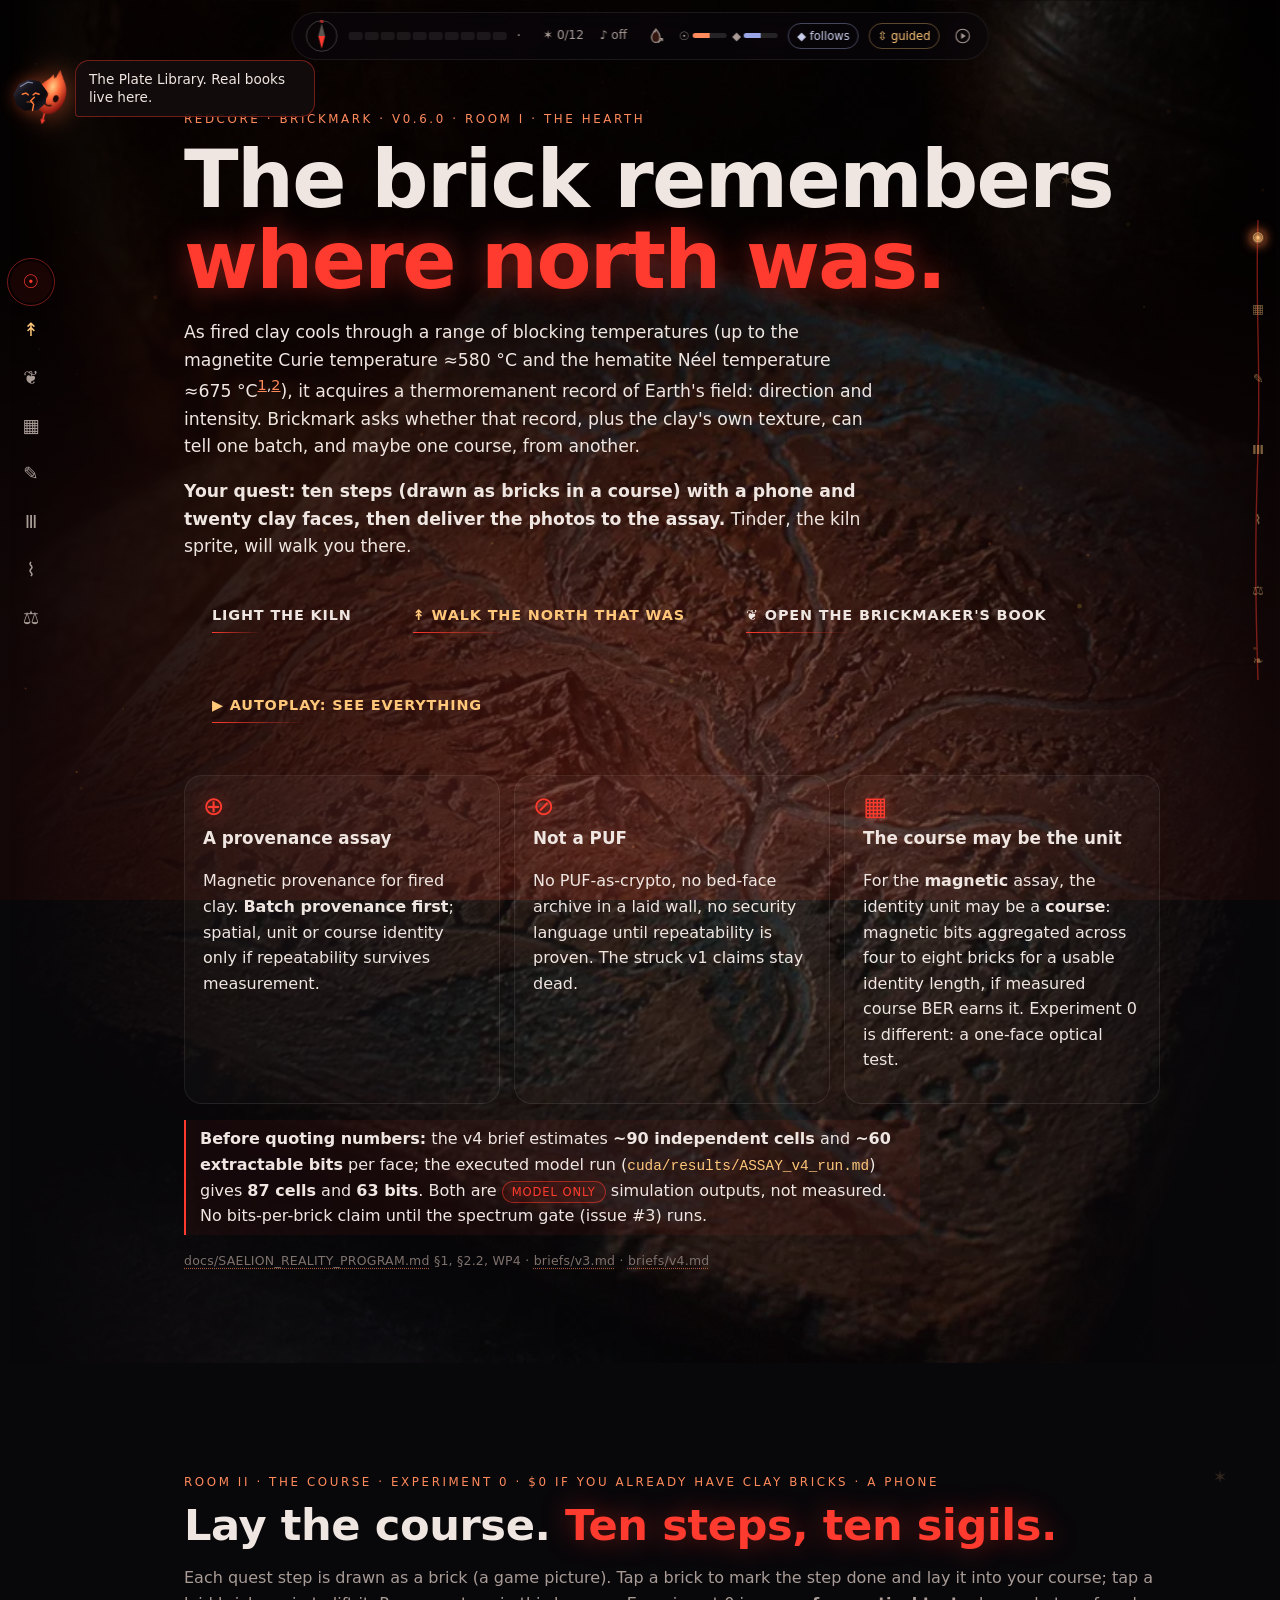
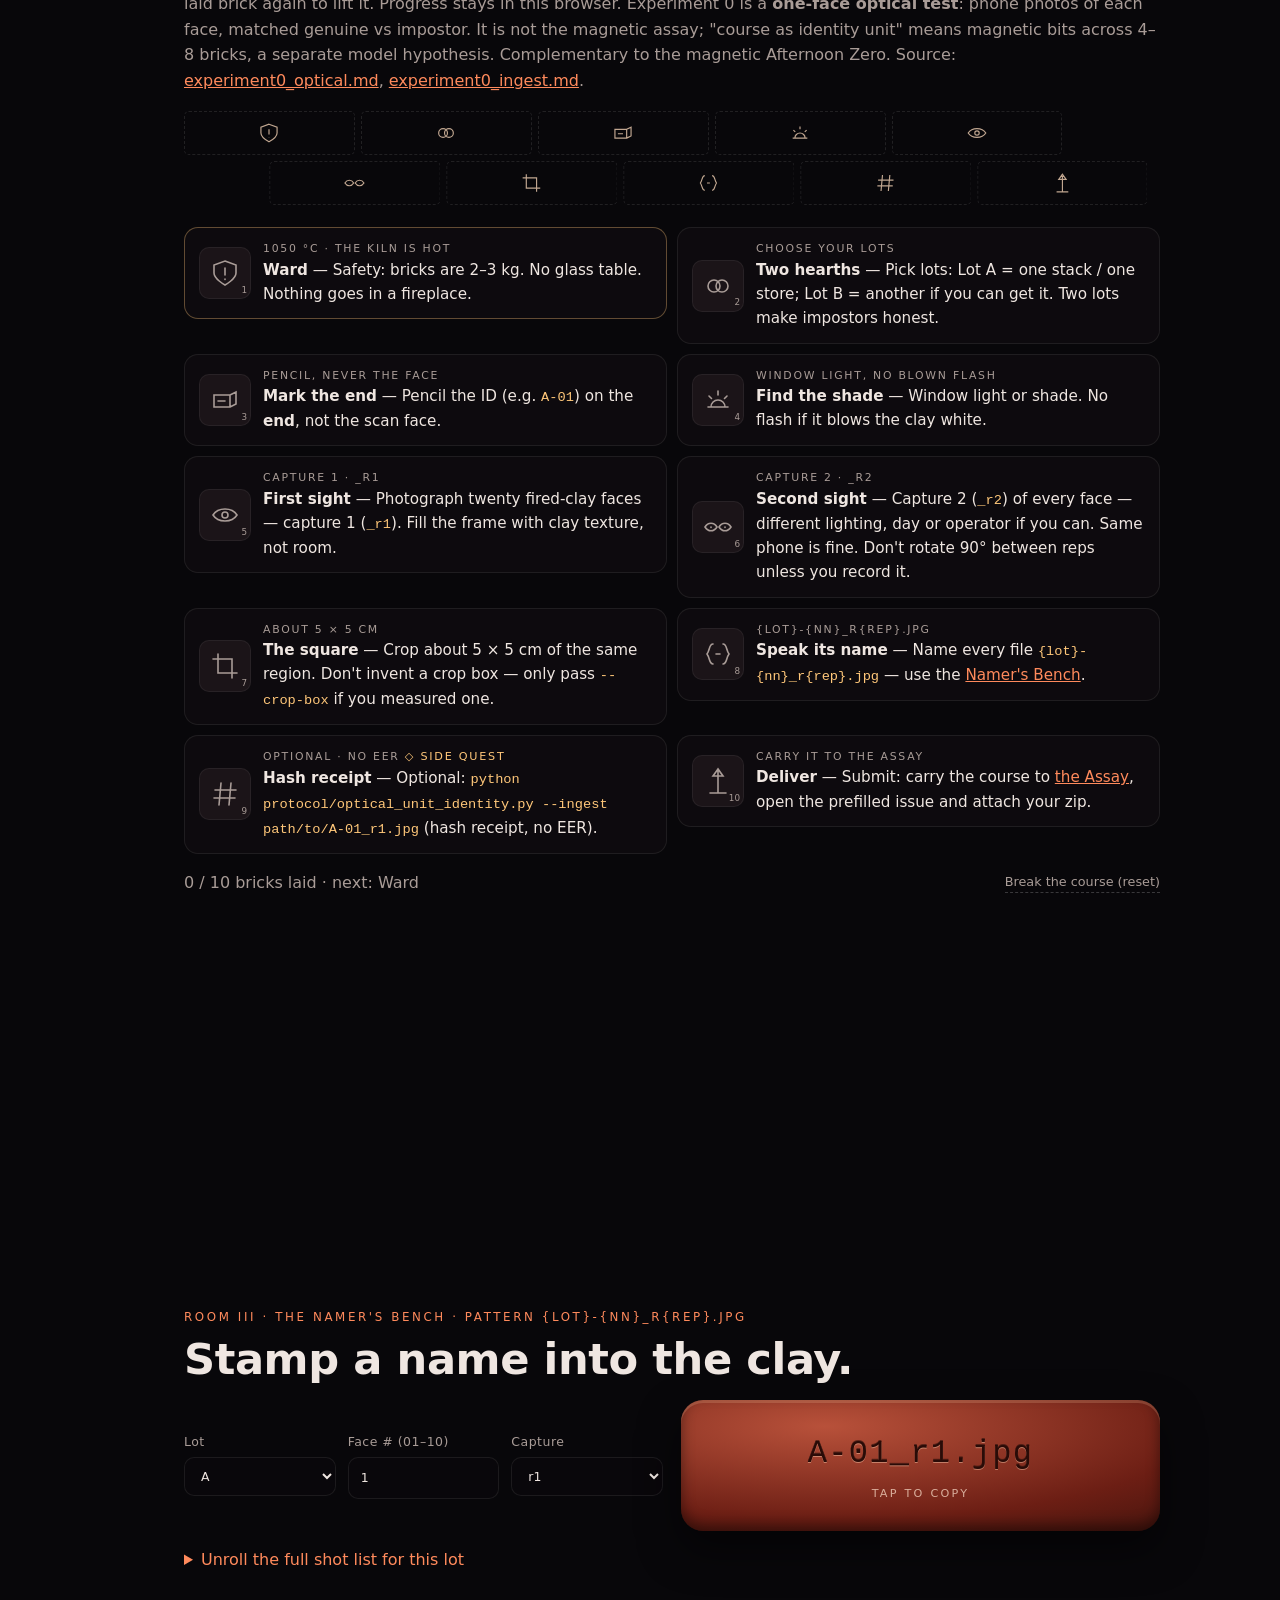
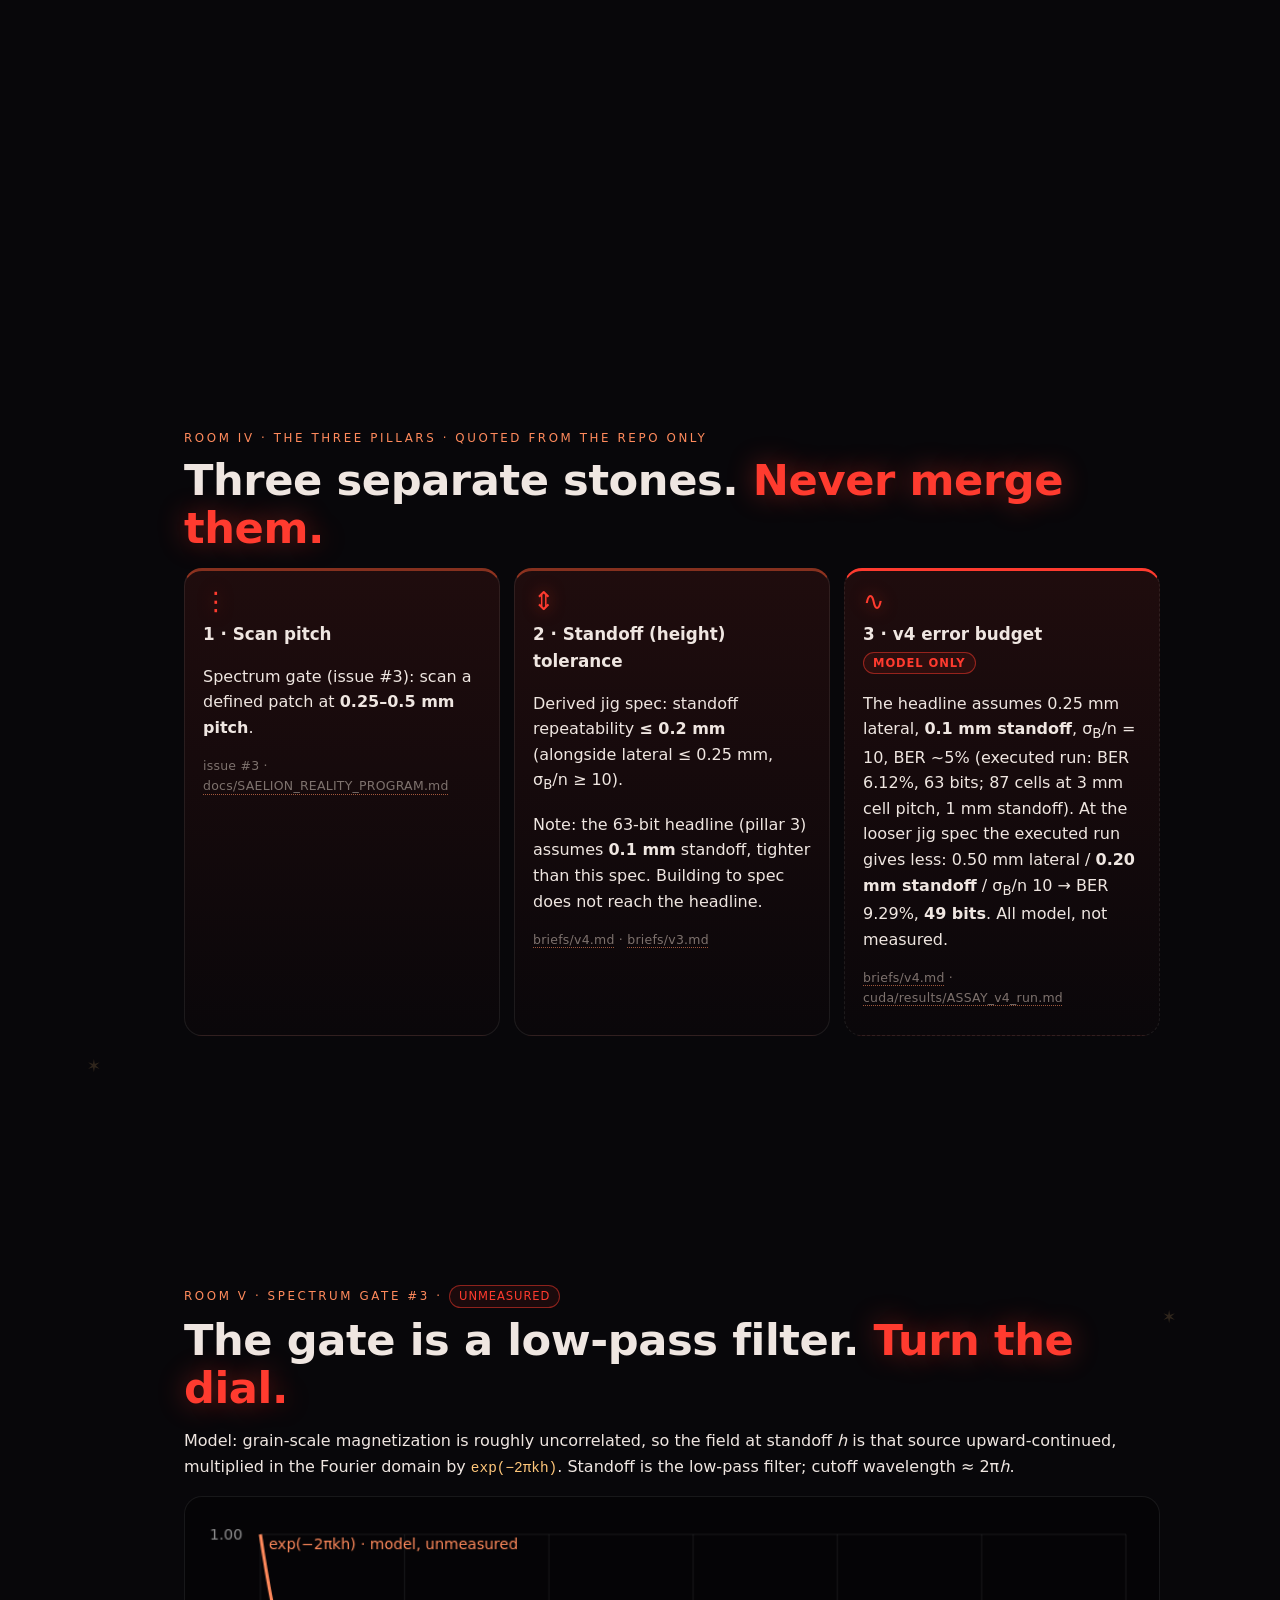
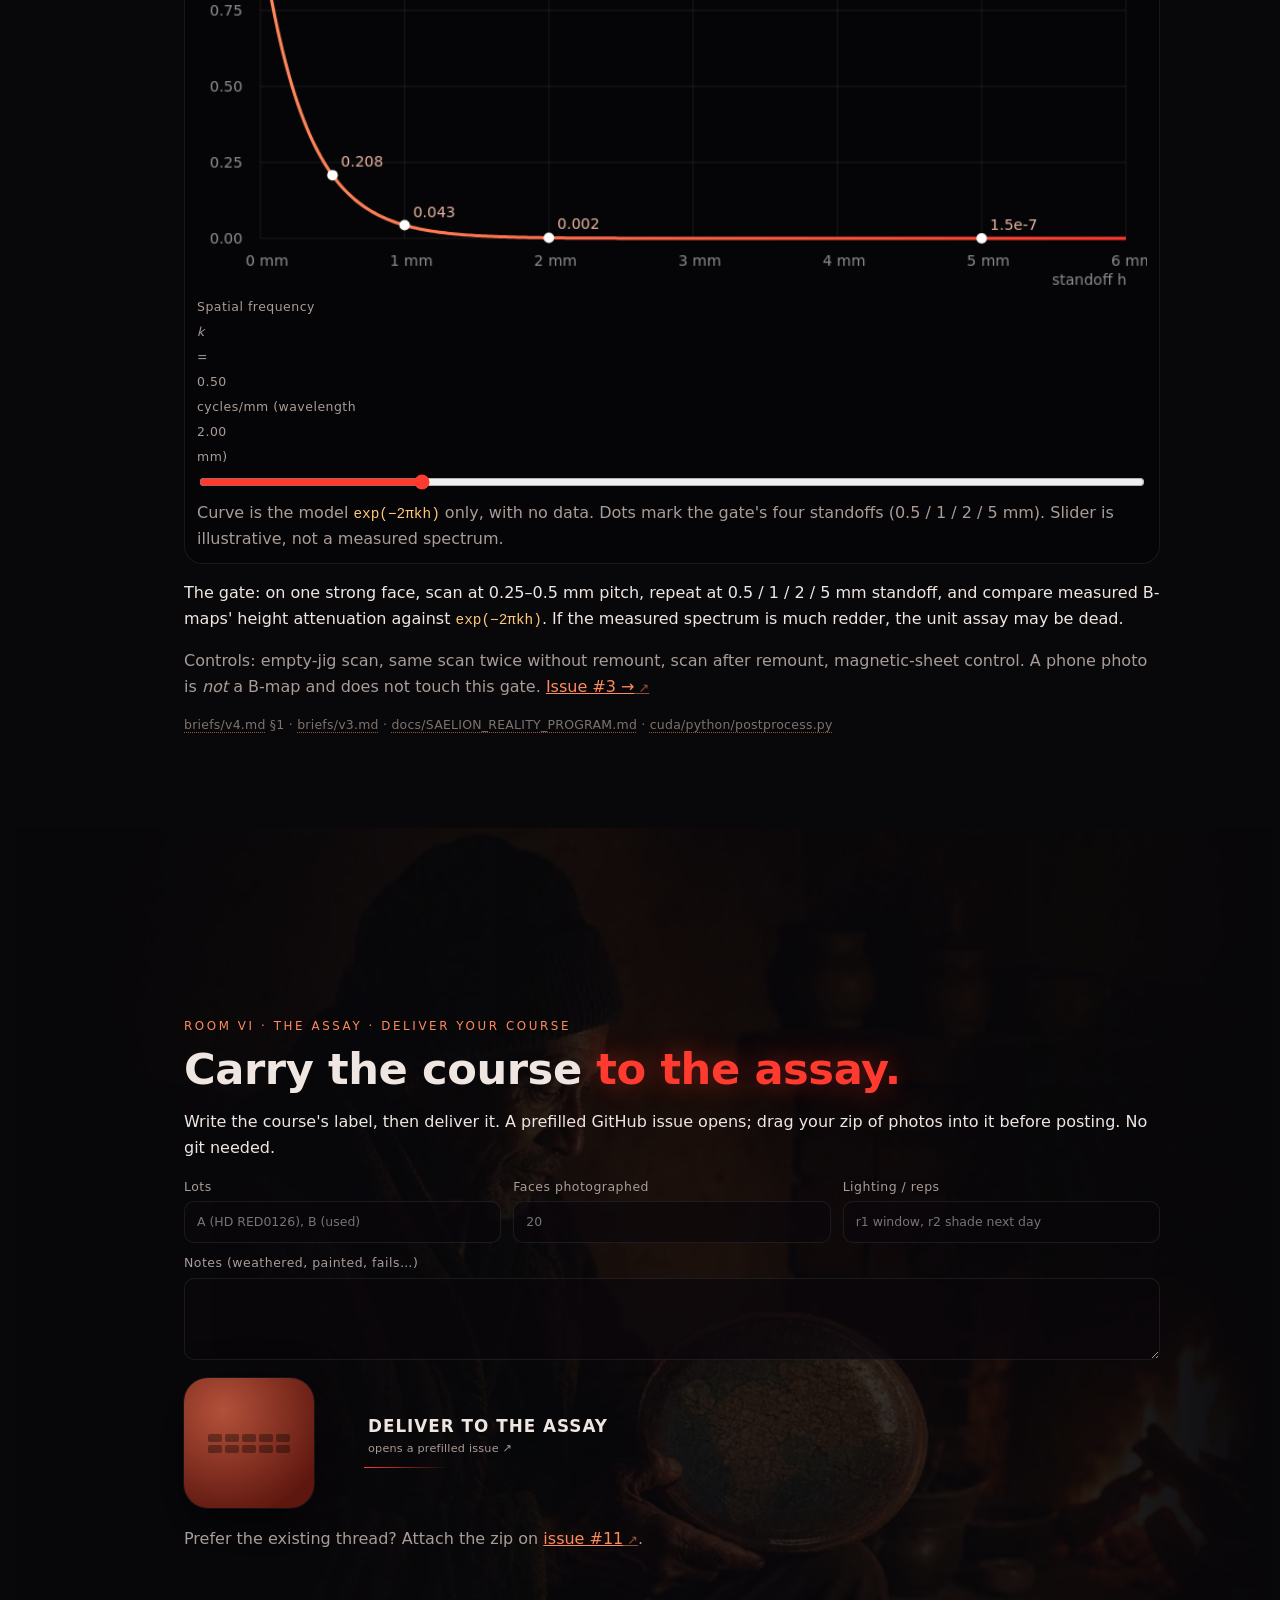
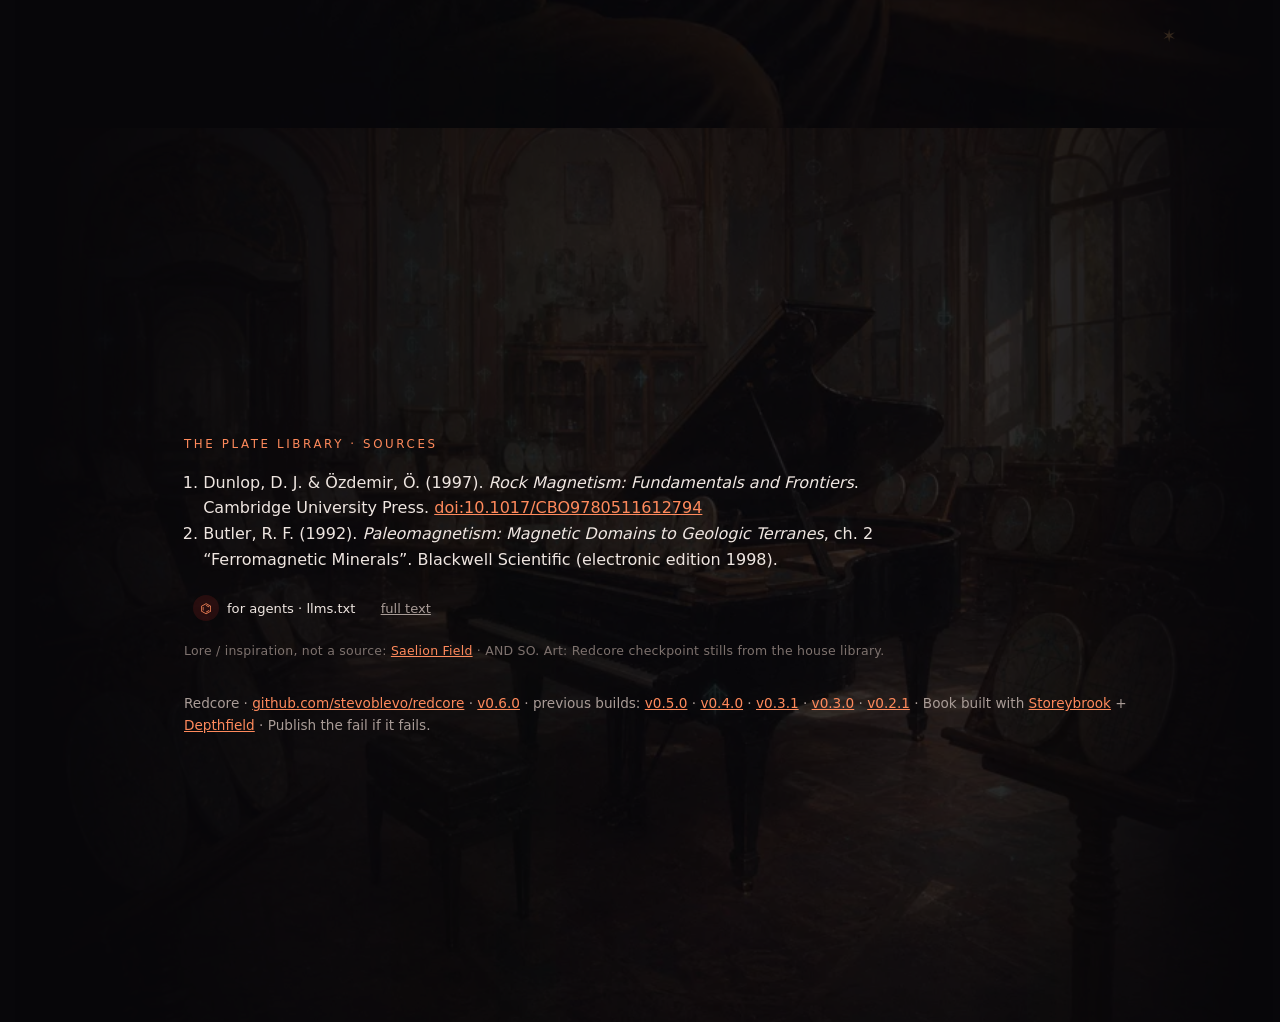
==== commit 352924f9: "WIP v0.6.0: accuracy fixes (v4 figures, standoff gap, course unit, remanence wording, bench names, $" ====
--- a/docs/index.html
+++ b/docs/index.html
@@ -91,7 +91,7 @@
       <div class="jstage"><canvas class="jc" id="cv-cool" aria-label="Brick cooling; grains align below 675 and 580 degrees"></canvas>
         <div class="jcomp" id="jcomp" tabindex="0" role="button" aria-label="Compass: drag onto the brick (or press Enter)"><svg viewBox="0 0 40 40" aria-hidden="true"><circle cx="20" cy="20" r="18"/><g id="jneedle"><path class="n" d="M20 5 L24 20 L16 20Z"/><path class="s" d="M20 35 L24 20 L16 20Z"/></g></svg></div></div>
       <div class="jtext"><p class="eyebrow"><i class="jg">↟</i> Station 3 · the Cooling</p><h3 class="jh">Let it cool. <span class="red">Then it remembers.</span></h3>
-      <p>As the brick cools, grains stop flipping: hematite below its Néel temperature ≈675&nbsp;°C, magnetite below its Curie temperature ≈580&nbsp;°C<sup><a href="#src-1" data-out>1</a>,<a href="#src-2" data-out>2</a></sup>. They freeze in a slight preference for Earth's field at that moment: <strong>the north that was</strong>.</p>
+      <p>As the brick cools, its remanence is acquired over a <strong>range of blocking temperatures</strong>, up to magnetite's Curie temperature ≈580&nbsp;°C and hematite's Néel temperature ≈675&nbsp;°C<sup><a href="#src-1" data-out>1</a>,<a href="#src-2" data-out>2</a></sup>. The thermoremanence records the <strong>full field vector</strong> at that time, direction and intensity: <strong>the north that was</strong>. <span class="tag">lore illustration</span> The compass lock at 580&nbsp;°C is a picture of the idea, not a single switch.</p>
       <label>Temperature <output id="cool-out">1050 °C</output><input type="range" id="cool-t" min="20" max="1050" step="1" value="1050"></label>
       <p class="marks"><span id="cool-h">◆ 675 °C hematite</span> <span id="cool-m">◆ 580 °C magnetite</span> <button type="button" class="ghost" id="cool-go">let it cool</button></p>
       <p class="muted" id="cool-msg">Drag the compass onto the brick.</p>
@@ -147,15 +147,15 @@
   <div class="inner">
     <p class="eyebrow">Redcore · Brickmark · <span class="ver">v0.6.0</span> · Room I · the Hearth</p>
     <h1>The brick remembers<br><span class="red">where north was.</span></h1>
-    <p class="lede">As fired clay cools, its magnetite locks a record of Earth's field (magnetite Curie temperature ≈580&nbsp;°C; hematite Néel temperature ≈675&nbsp;°C<sup><a href="#src-1">1</a>,<a href="#src-2">2</a></sup>). Brickmark asks whether that record, plus the clay's own texture, can tell one batch, and maybe one course, from another.</p>
-    <p class="lede"><strong>Your quest: lay a course of ten bricks with a phone and twenty clay faces, then deliver it to the assay.</strong> Tinder, the kiln sprite, will walk you there.</p>
+    <p class="lede">As fired clay cools through a range of blocking temperatures (up to the magnetite Curie temperature ≈580&nbsp;°C and the hematite Néel temperature ≈675&nbsp;°C<sup><a href="#src-1">1</a>,<a href="#src-2">2</a></sup>), it acquires a thermoremanent record of Earth's field: direction and intensity. Brickmark asks whether that record, plus the clay's own texture, can tell one batch, and maybe one course, from another.</p>
+    <p class="lede"><strong>Your quest: ten steps (drawn as bricks in a course) with a phone and twenty clay faces, then deliver the photos to the assay.</strong> Tinder, the kiln sprite, will walk you there.</p>
     <a class="start" href="#course" id="start"><span>Light the kiln</span></a> <a class="start northgo" href="#north"><span>↟ Walk The North That Was</span></a> <a class="start bookgo" href="#book"><span>❦ Open The Brickmaker's Book</span></a> <a class="start apgo" href="#autoplay" id="apgo"><span>▶ Autoplay: see everything</span></a>
     <div class="trio">
       <article class="relic"><i class="sig">⊕</i><h3>A provenance assay</h3><p>Magnetic provenance for fired clay. <strong>Batch provenance first</strong>; spatial, unit or course identity only if repeatability survives measurement.</p></article>
       <article class="relic"><i class="sig">⊘</i><h3>Not a PUF</h3><p>No PUF-as-crypto, no bed-face archive in a laid wall, no security language until repeatability is proven. The struck v1 claims stay dead.</p></article>
-      <article class="relic"><i class="sig">▦</i><h3>The course is the unit</h3><p>The identity unit may be the <strong>course of bricks</strong>: aggregate four to eight bricks for a usable identity length, if measured course BER earns it.</p></article>
-    </div>
-    <p class="warn"><b>Before quoting numbers:</b> the v4 figures (<strong>87 independent cells</strong>, <strong>63 extractable bits</strong> per face) are <span class="tag model">MODEL ONLY</span> simulation outputs, not measured. No bits-per-brick claim until the spectrum gate (issue #3) runs.</p>
+      <article class="relic"><i class="sig">▦</i><h3>The course may be the unit</h3><p>For the <strong>magnetic</strong> assay, the identity unit may be a <strong>course</strong>: magnetic bits aggregated across four to eight bricks for a usable identity length, if measured course BER earns it. Experiment 0 is different: a one-face optical test.</p></article>
+    </div>
+    <p class="warn"><b>Before quoting numbers:</b> the v4 brief estimates <strong>~90 independent cells</strong> and <strong>~60 extractable bits</strong> per face; the executed model run (<code>cuda/results/ASSAY_v4_run.md</code>) gives <strong>87 cells</strong> and <strong>63 bits</strong>. Both are <span class="tag model">MODEL ONLY</span> simulation outputs, not measured. No bits-per-brick claim until the spectrum gate (issue #3) runs.</p>
     <p class="src">docs/SAELION_REALITY_PROGRAM.md §1, §2.2, WP4 · briefs/v3.md · briefs/v4.md</p>
   </div>
 </section>
@@ -163,9 +163,9 @@
 <!-- ROOM II · COURSE (quests) -->
 <section class="room course" id="course">
   <div class="inner">
-    <p class="eyebrow">Room II · the Course · Experiment 0 · $0 · a phone</p>
-    <h2>Lay the course. <span class="red">Ten bricks, ten sigils.</span></h2>
-    <p class="muted">Each quest is a brick. Tap a brick to fire it: it cools past 675&nbsp;°C, then 580&nbsp;°C, its needle locks north, and it is laid into your course. Tap a laid brick again to lift it. Progress stays in this browser. Optical unit identity, complementary to the magnetic Afternoon Zero. Source: <a href="https://github.com/stevoblevo/redcore/blob/main/protocol/experiment0_optical.md">experiment0_optical.md</a>, <a href="https://github.com/stevoblevo/redcore/blob/main/protocol/experiment0_ingest.md">experiment0_ingest.md</a>.</p>
+    <p class="eyebrow">Room II · the Course · Experiment 0 · $0 if you already have clay bricks · a phone</p>
+    <h2>Lay the course. <span class="red">Ten steps, ten sigils.</span></h2>
+    <p class="muted">Each quest step is drawn as a brick (a game picture). Tap a brick to mark the step done and lay it into your course; tap a laid brick again to lift it. Progress stays in this browser. Experiment 0 is a <strong>one-face optical test</strong>: phone photos of each face, matched genuine vs impostor. It is not the magnetic assay; "course as identity unit" means magnetic bits across 4–8 bricks, a separate model hypothesis. Complementary to the magnetic Afternoon Zero. Source: <a href="https://github.com/stevoblevo/redcore/blob/main/protocol/experiment0_optical.md">experiment0_optical.md</a>, <a href="https://github.com/stevoblevo/redcore/blob/main/protocol/experiment0_ingest.md">experiment0_ingest.md</a>.</p>
     <div class="wall" id="wall" aria-hidden="true"></div>
     <ol class="quests" id="quests"></ol>
     <div class="row"><span class="muted" id="coursemsg"></span><button class="ghost" id="reset">Break the course (reset)</button></div>
@@ -180,7 +180,7 @@
     <div class="stamp">
       <div class="dials">
         <label>Lot<select id="lot"><option>A</option><option>B</option></select></label>
-        <label>Face # (1–20)<input id="nn" type="number" min="1" max="20" value="1"></label>
+        <label>Face # (01–10)<input id="nn" type="number" min="1" max="10" value="1"></label>
         <label>Capture<select id="rep"><option value="1">r1</option><option value="2">r2</option></select></label>
       </div>
       <button class="tablet" id="copy" aria-label="Copy file name"><code id="fname">A-01_r1.jpg</code><small id="copyhint">tap to copy</small></button>
@@ -196,8 +196,8 @@
     <h2>Three separate stones. <span class="red">Never merge them.</span></h2>
     <div class="specs">
       <article class="pillar"><i class="sig">⋮</i><h3>1 · Scan pitch</h3><p>Spectrum gate (issue #3): scan a defined patch at <strong>0.25–0.5 mm pitch</strong>.</p><p class="src">issue #3 · docs/SAELION_REALITY_PROGRAM.md</p></article>
-      <article class="pillar"><i class="sig">⇕</i><h3>2 · Standoff (height) tolerance</h3><p>Derived jig spec: standoff repeatability <strong>≤ 0.2 mm</strong> (alongside lateral ≤ 0.25 mm, σ<sub>B</sub>/n ≥ 10).</p><p class="src">briefs/v4.md · briefs/v3.md</p></article>
-      <article class="pillar model"><i class="sig">∿</i><h3>3 · v4 error budget <span class="tag model">MODEL ONLY</span></h3><p>0.25 mm lateral, 0.1 mm standoff, σ<sub>B</sub>/n = 10, BER ~5% (executed run: BER 6.12%, 63 bits; 87 cells at 3 mm cell pitch, 1 mm standoff).</p><p class="src">briefs/v4.md · cuda/results/ASSAY_v4_run.md</p></article>
+      <article class="pillar"><i class="sig">⇕</i><h3>2 · Standoff (height) tolerance</h3><p>Derived jig spec: standoff repeatability <strong>≤ 0.2 mm</strong> (alongside lateral ≤ 0.25 mm, σ<sub>B</sub>/n ≥ 10).</p><p>Note: the 63-bit headline (pillar 3) assumes <strong>0.1 mm</strong> standoff, tighter than this spec. Building to spec does not reach the headline.</p><p class="src">briefs/v4.md · briefs/v3.md</p></article>
+      <article class="pillar model"><i class="sig">∿</i><h3>3 · v4 error budget <span class="tag model">MODEL ONLY</span></h3><p>The headline assumes 0.25 mm lateral, <strong>0.1 mm standoff</strong>, σ<sub>B</sub>/n = 10, BER ~5% (executed run: BER 6.12%, 63 bits; 87 cells at 3 mm cell pitch, 1 mm standoff). At the looser jig spec the executed run gives less: 0.50 mm lateral / <strong>0.20 mm standoff</strong> / σ<sub>B</sub>/n 10 → BER 9.29%, <strong>49 bits</strong>. All model, not measured.</p><p class="src">briefs/v4.md · cuda/results/ASSAY_v4_run.md</p></article>
     </div>
   </div>
 </section>
